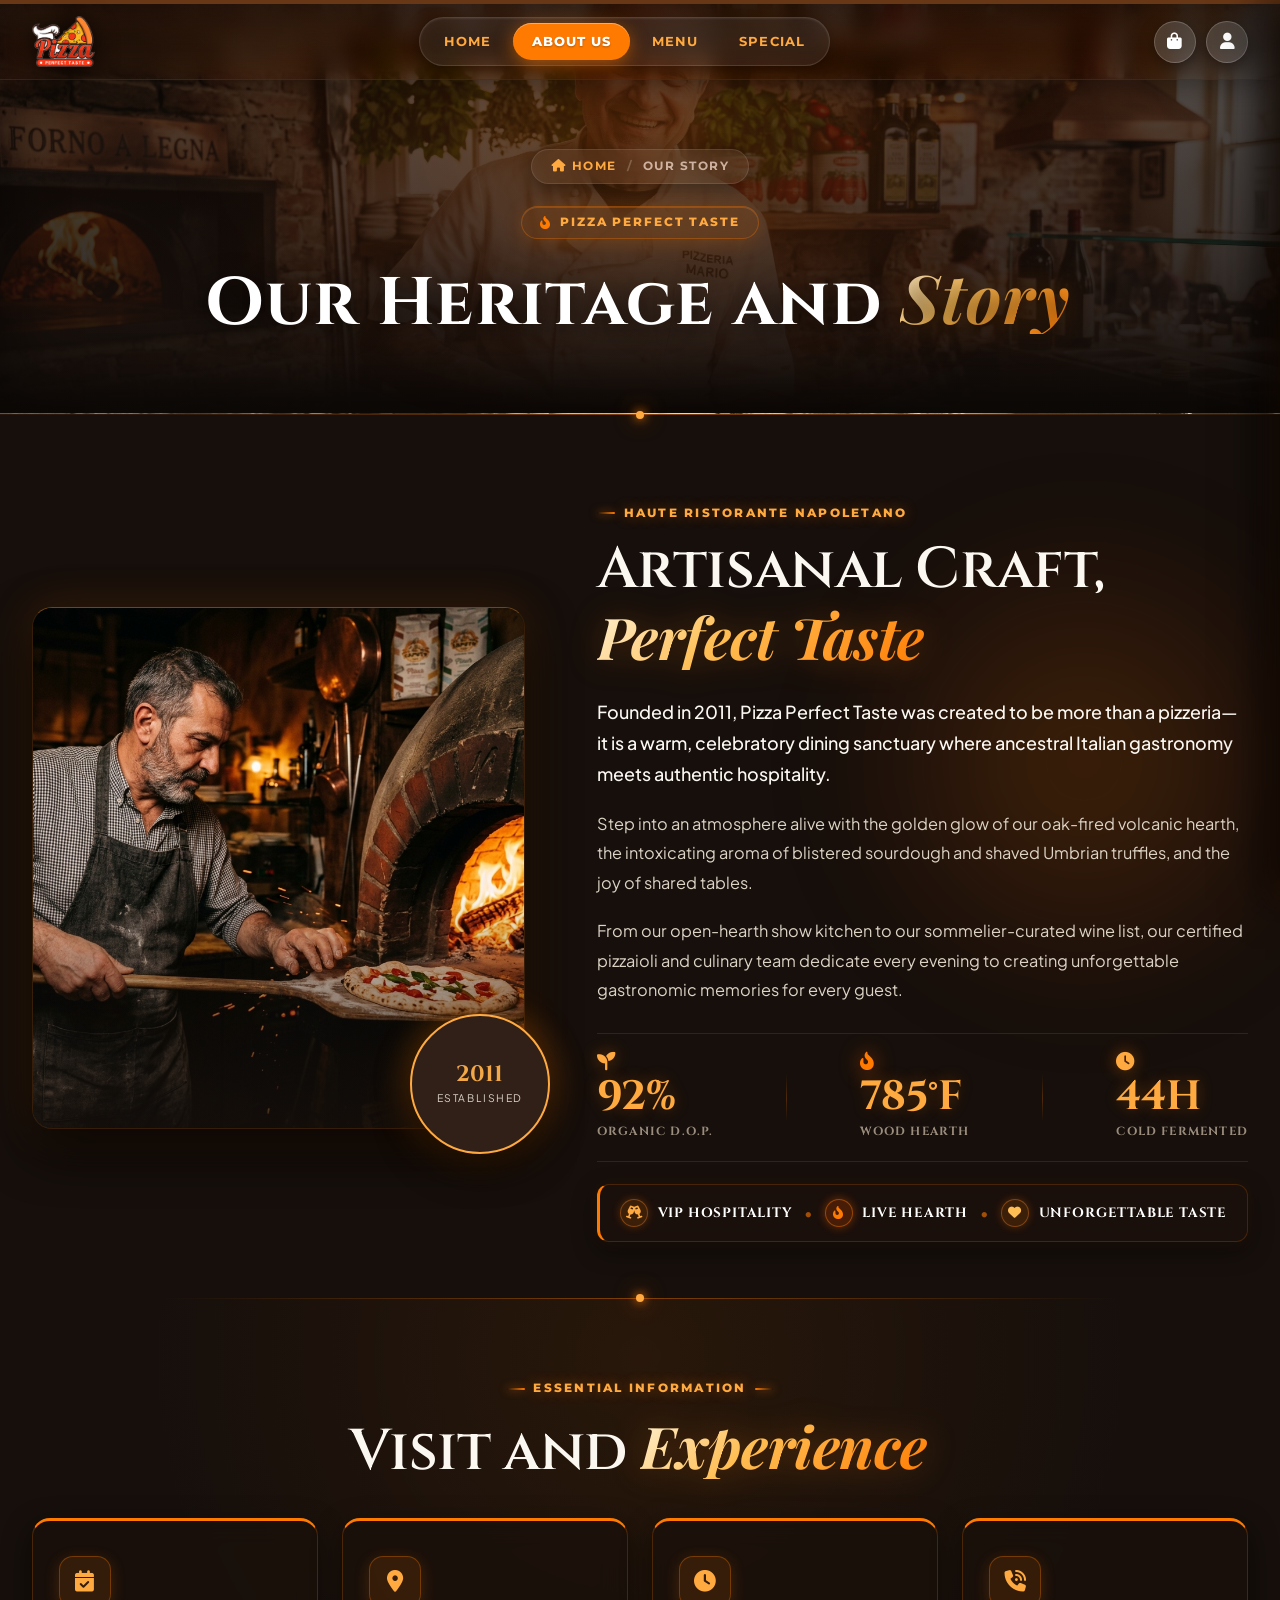
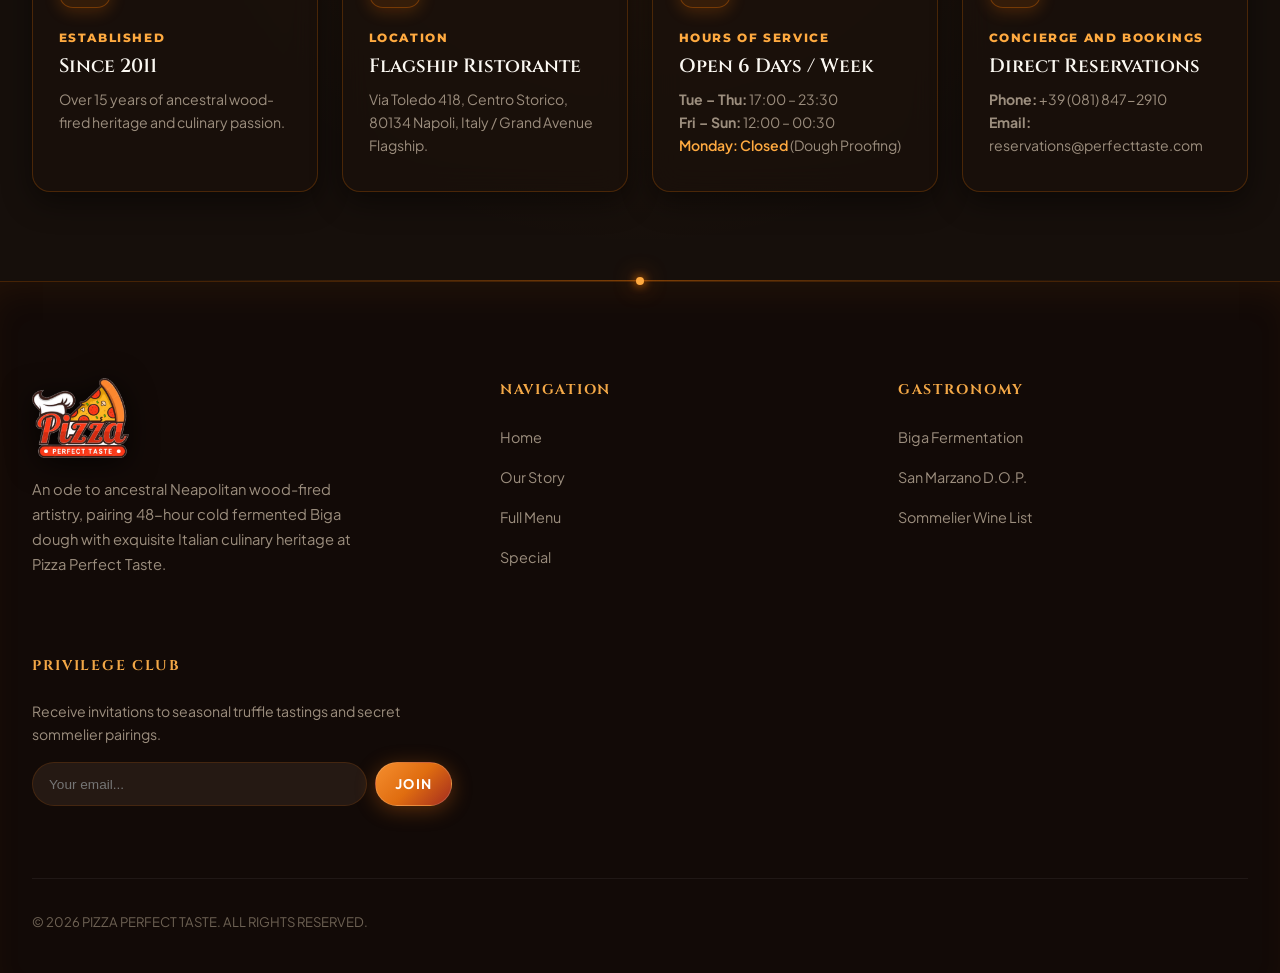
==== about.html @ 85ebd56e "Initial commit: Pizza Perfect Taste website with modular components, interactive hero, and dynamic p" ====
<!DOCTYPE html>
<html lang="en">

<head>
  <meta charset="UTF-8" />
  <meta name="viewport" content="width=device-width, initial-scale=1.0" />
  <title>Pizza Perfect Taste</title>
  <meta name="description"
    content="Established in 2011, Pizza Perfect Taste crafts authentic Neapolitan pizza with 48-hour cold Biga fermentation, oak wood-fired ovens blistered at 850°F, and certified D.O.P. Italian ingredients." />
  <meta name="theme-color" content="#160f0b" />

  <!-- Favicon / Navigator Window Tab Logo -->
  <link rel="icon" type="image/svg+xml" href="Assets/images/favicon.svg" />
  <link rel="icon" type="image/png" href="Assets/images/logo-perfect-taste.png" />
  <link rel="apple-touch-icon" href="Assets/images/logo-perfect-taste.png" />

  <!-- Preconnect Fonts -->
  <link rel="preconnect" href="https://fonts.googleapis.com" />
  <link rel="preconnect" href="https://fonts.gstatic.com" crossorigin />
  <link rel="stylesheet"
    href="https://fonts.googleapis.com/css2?family=Cinzel:wght@400;600;700;900&family=Cormorant+Garamond:ital,wght@0,400;0,600;0,700;1,400;1,600;1,700&family=Playfair+Display:ital,wght@0,600;0,700;0,800;1,600;1,700;1,800&family=Plus+Jakarta+Sans:wght@300;400;500;600;700&family=Outfit:wght@400;500;600;700;800&family=Montserrat:wght@600;700;800;900&display=swap" />

  <!-- Font Awesome 6 Icons -->
  <link rel="stylesheet" href="https://cdnjs.cloudflare.com/ajax/libs/font-awesome/6.5.1/css/all.min.css"
    integrity="sha512-DTOQO9RWCH3ppGqcWaEA1BIZOC6xxalwEsw9c2QQeAIftl+Vegovlnee1c9QX4TctnWMn13TZye+giMm8e2LwA=="
    crossorigin="anonymous" referrerpolicy="no-referrer" />

  <!-- Stylesheets -->
  <link rel="stylesheet" href="css/style.css" />
  <link rel="stylesheet" href="css/animations.css" />
  <link rel="stylesheet" href="css/responsive.css" />
</head>

<body>

  <!-- Reusable Navigation Bar Component Mount -->
  <div id="navbar-mount" data-active="about"></div>

  <main>
    <!-- ==========================================================================
         ABOUT PAGE HERO BANNER
         ========================================================================== -->
    <section class="menu-page-hero about-page-hero">
      <div class="container text-center">
        <!-- Modern Floating Breadcrumbs -->
        <div class="menu-breadcrumb">
          <a href="index.html"><i class="fa-solid fa-house"></i> Home</a>
          <span class="menu-breadcrumb-sep">/</span>
          <span>Our Story</span>
        </div>

        <!-- Sleek Glowing Tag Badge -->
        <div>
          <div class="hero-tag-badge">
            <i class="fa-solid fa-fire-flame-curved"></i>
            <span>PIZZA PERFECT TASTE</span>
          </div>
        </div>

        <h1 class="hero-page-title">Our Heritage and <span class="gold-gradient-text">Story</span></h1>
      </div>
    </section>

    <!-- Atmospheric Glowing Section Divider -->
    <div class="section-glow-divider" aria-hidden="true"></div>

    <!-- ==========================================================================
         DETAILED STORY and CRAFTSMANSHIP (FIRST PART DATA FROM HOME)
         ========================================================================== -->
    <section class="about-section" style="padding: 5rem 0 3.5rem;">
      <div class="container">
        <div class="about-grid">
          <!-- Left Visual Frame & Established Seal -->
          <div class="about-image-column reveal-fade-left">
            <div class="about-image-wrapper">
              <img src="Assets/images/about-artisan.jpg" alt="Master Pizzaiolo crafting pizza in wood oven"
                loading="lazy" />
              <div class="about-image-overlay"></div>
            </div>
            <div class="about-floating-seal">
              <span class="seal-year">2011</span>
              <span class="seal-tag">ESTABLISHED</span>
            </div>
          </div>

          <!-- Right Content Story -->
          <div class="about-content-column reveal-fade-right">
            <span class="section-eyebrow no-after">HAUTE RISTORANTE NAPOLETANO</span>
            <h2 class="section-title">Artisanal Craft, <br /><span class="gold-gradient-text">Perfect Taste</span></h2>

            <p class="about-story-text"
              style="font-size: 1.12rem; color: #fbf8f2; font-weight: 500; line-height: 1.75;">
              Founded in 2011, Pizza Perfect Taste was created to be more than a pizzeria—it is a warm, celebratory
              dining sanctuary where ancestral Italian gastronomy meets authentic hospitality.
            </p>

            <p class="about-story-text">
              Step into an atmosphere alive with the golden glow of our oak-fired volcanic hearth, the intoxicating
              aroma of blistered sourdough and shaved Umbrian truffles, and the joy of shared tables.
            </p>

            <p class="about-story-text">
              From our open-hearth show kitchen to our sommelier-curated wine list, our certified pizzaioli and culinary
              team dedicate every evening to creating unforgettable gastronomic memories for every guest.
            </p>

            <!-- Visual Stats Row with Animated Counters -->
            <div class="about-stats-row">
              <div class="stat-col">
                <div class="stat-icon-top">
                  <i class="fa-solid fa-seedling"></i>
                </div>
                <span class="stat-number" data-count="100" data-suffix="%">100%</span>
                <span class="stat-label">Organic D.O.P.</span>
              </div>
              <div class="stat-divider" aria-hidden="true"></div>
              <div class="stat-col">
                <div class="stat-icon-top fire">
                  <i class="fa-solid fa-fire-flame-curved"></i>
                </div>
                <span class="stat-number" data-count="850" data-suffix="°F">850°F</span>
                <span class="stat-label">Wood Hearth</span>
              </div>
              <div class="stat-divider" aria-hidden="true"></div>
              <div class="stat-col">
                <div class="stat-icon-top">
                  <i class="fa-solid fa-clock"></i>
                </div>
                <span class="stat-number" data-count="48" data-suffix="H">48H</span>
                <span class="stat-label">Cold Fermented</span>
              </div>
            </div>

            <!-- Icon Mantra Strip (Visual & Punchy) -->
            <div class="mantra-icon-strip">
              <div class="mantra-icon-item">
                <div class="mantra-item-icon"><i class="fa-solid fa-champagne-glasses"></i></div>
                <span>VIP Hospitality</span>
              </div>
              <span class="mantra-item-divider">•</span>
              <div class="mantra-icon-item">
                <div class="mantra-item-icon fire"><i class="fa-solid fa-fire-flame-curved"></i></div>
                <span>Live Hearth</span>
              </div>
              <span class="mantra-item-divider">•</span>
              <div class="mantra-icon-item">
                <div class="mantra-item-icon pizza"><i class="fa-solid fa-heart"></i></div>
                <span>Unforgettable Taste</span>
              </div>
            </div>
          </div>
        </div>
      </div>
    </section>

    <!-- Atmospheric Glowing Section Divider -->
    <div class="section-glow-divider" aria-hidden="true"></div>

    <!-- ==========================================================================
         ESSENTIAL RESTAURANT INFORMATION (EYE-FRIENDLY INFO HUB)
         ========================================================================== -->
    <section class="about-info-section">
      <div class="container">
        <div class="text-center">
          <span class="section-eyebrow">ESSENTIAL INFORMATION</span>
          <h2 class="section-title">Visit and <span class="gold-gradient-text">Experience</span></h2>
        </div>

        <div class="about-info-grid">
          <!-- Card 1: Established Date -->
          <div class="about-info-card">
            <div class="info-card-icon-wrap">
              <i class="fa-solid fa-calendar-check"></i>
            </div>
            <span class="info-card-label">ESTABLISHED</span>
            <h3 class="info-card-title">Since 2011</h3>
            <p class="info-card-desc">Over 15 years of ancestral wood-fired heritage and culinary passion.</p>
          </div>

          <!-- Card 2: Location -->
          <div class="about-info-card">
            <div class="info-card-icon-wrap">
              <i class="fa-solid fa-location-dot"></i>
            </div>
            <span class="info-card-label">LOCATION</span>
            <h3 class="info-card-title">Flagship Ristorante</h3>
            <p class="info-card-desc">Via Toledo 418, Centro Storico, 80134 Napoli, Italy / Grand Avenue Flagship.</p>
          </div>

          <!-- Card 3: Hours of Work -->
          <div class="about-info-card">
            <div class="info-card-icon-wrap">
              <i class="fa-solid fa-clock"></i>
            </div>
            <span class="info-card-label">HOURS OF SERVICE</span>
            <h3 class="info-card-title">Open 6 Days / Week</h3>
            <p class="info-card-desc">
              <strong>Tue – Thu:</strong> 17:00 – 23:30<br />
              <strong>Fri – Sun:</strong> 12:00 – 00:30<br />
              <span style="color: #ffaa40; font-weight: 600;">Monday: Closed</span> (Dough Proofing)
            </p>
          </div>

          <!-- Card 4: Reservations & Inquiries -->
          <div class="about-info-card">
            <div class="info-card-icon-wrap">
              <i class="fa-solid fa-phone-volume"></i>
            </div>
            <span class="info-card-label">CONCIERGE and BOOKINGS</span>
            <h3 class="info-card-title">Direct Reservations</h3>
            <p class="info-card-desc">
              <strong>Phone:</strong> +39 (081) 847-2910<br />
              <strong>Email:</strong> reservations@perfecttaste.com
            </p>
          </div>
        </div>
      </div>
    </section>
  </main>

  <!-- Atmospheric Glowing Section Divider -->
  <div class="section-glow-divider" aria-hidden="true"></div>

  <!-- ==========================================================================
       FOOTER
       ========================================================================== -->
  <footer class="luxury-footer" id="footer">
    <div class="container">
      <div class="footer-grid">
        <!-- Brand Column -->
        <div class="footer-brand">
          <a href="index.html" class="brand-logo" aria-label="Pizza Perfect Taste Home">
            <img src="Assets/images/logo-perfect-taste.png" alt="Pizza Perfect Taste Logo"
              class="footer-brand-logo-img" />
          </a>
          <p>
            An ode to ancestral Neapolitan wood-fired artistry, pairing 48-hour cold fermented Biga dough with exquisite
            Italian culinary heritage at Pizza Perfect Taste.
          </p>
        </div>

        <!-- Quick Links -->
        <div>
          <h4 class="footer-heading">Navigation</h4>
          <ul class="footer-nav-list">
            <li><a href="index.html">Home</a></li>
            <li><a href="about.html">Our Story</a></li>
            <li><a href="menu.html">Full Menu</a></li>
            <li><a href="offers.html">Special</a></li>
          </ul>
        </div>

        <!-- Gastronomy and Dietary -->
        <div>
          <h4 class="footer-heading">Gastronomy</h4>
          <ul class="footer-nav-list">
            <li><a href="about.html">Biga Fermentation</a></li>
            <li><a href="menu.html">San Marzano D.O.P.</a></li>
            <li><a href="menu.html">Sommelier Wine List</a></li>
          </ul>
        </div>

        <!-- Privilege Club -->
        <div>
          <h4 class="footer-heading">Privilege Club</h4>
          <p style="font-size: 0.88rem; color: var(--text-muted); margin-bottom: 0.8rem;">
            Receive invitations to seasonal truffle tastings and secret sommelier pairings.
          </p>
          <form id="newsletter-form" class="newsletter-form">
            <input type="email" class="newsletter-input" placeholder="Your email..." required />
            <button type="submit" class="btn btn-primary btn-sm" style="padding: 0.75rem 1.2rem;">JOIN</button>
          </form>
        </div>
      </div>

      <!-- Legal and Copyright -->
      <div class="footer-bottom">
        <span>© 2026 PIZZA PERFECT TASTE. ALL RIGHTS RESERVED.</span>
      </div>
    </div>
  </footer>

  <!-- Cart Slide-Over Drawer -->
  <div class="cart-drawer-overlay" id="cart-overlay"></div>
  <aside class="cart-drawer" id="cart-drawer" aria-label="Shopping Cart">
    <div class="cart-header">
      <h3>Your Artisanal Order</h3>
      <button class="cart-close-btn" id="cart-close-btn" aria-label="Close Cart"><i
          class="fa-solid fa-xmark"></i></button>
    </div>
    <div class="cart-items-body" id="cart-items-body"></div>
    <div class="cart-footer">
      <div class="cart-total-row">
        <span>Subtotal</span>
        <span id="cart-subtotal">$0.00</span>
      </div>
      <button class="btn btn-primary" id="cart-checkout-btn" style="width: 100%;">
        <span>PROCEED TO CHECKOUT</span>
      </button>
    </div>
  </aside>

  <!-- Floating Back to Top Button -->
  <button class="btn-back-to-top" id="btn-back-to-top" aria-label="Back to Top" title="Back to Top">
    <i class="fa-solid fa-arrow-up"></i>
  </button>

  <!-- Live Toast Container -->
  <div class="toast-container" id="toast-container"></div>

  <!-- VIP Member Login Modal -->
  <div class="modal-backdrop" id="login-modal-backdrop" aria-hidden="true"></div>
  <div class="luxury-modal" id="login-modal" role="dialog" aria-modal="true" aria-labelledby="login-modal-title"
    aria-hidden="true">
    <button class="modal-close-btn" id="login-modal-close" aria-label="Close Login Modal">
      <i class="fa-solid fa-xmark"></i>
    </button>
    <div style="text-align: center;">
      <div class="modal-header-badge">
        <i class="fa-solid fa-crown"></i>
        <span>Privilege Club</span>
      </div>
      <h3 class="modal-title" id="login-modal-title">VIP Access</h3>
      <p class="modal-subtitle">Sign in to unlock private tastings and chef tables</p>
    </div>
    <form class="modal-form" id="vip-login-form">
      <div class="modal-input-group">
        <label class="modal-input-label" for="login-email">Email or Membership ID</label>
        <div class="modal-input-wrap">
          <input type="text" class="modal-input" id="login-email" placeholder="vip@perfecttaste.com" required
            autocomplete="username" />
          <i class="fa-solid fa-envelope modal-input-icon"></i>
        </div>
      </div>
      <div class="modal-input-group">
        <label class="modal-input-label" for="login-password">Password</label>
        <div class="modal-input-wrap">
          <input type="password" class="modal-input" id="login-password" placeholder="••••••••••••" required
            autocomplete="current-password" />
          <i class="fa-solid fa-lock modal-input-icon"></i>
          <button type="button" class="modal-pw-toggle" id="login-pw-toggle" aria-label="Toggle password visibility">
            <i class="fa-solid fa-eye" id="login-pw-icon"></i>
          </button>
        </div>
      </div>
      <div class="modal-options-row">
        <label class="modal-remember-wrap">
          <input type="checkbox" id="login-remember" checked />
          <span>Remember me</span>
        </label>
        <a href="#" class="modal-forgot-link" id="login-forgot-link">Forgot password?</a>
      </div>
      <button type="submit" class="btn-modal-submit">
        <span>ENTER PRIVILEGE CLUB</span>
        <i class="fa-solid fa-arrow-right"></i>
      </button>
    </form>
    <div class="modal-footer-note">
      <span>Not a member yet?</span>
      <a href="index.html#newsletter-section" id="login-join-link">Join Privilege Club</a>
    </div>
  </div>

  <!-- Components & Scripts -->
  <script src="js/components/navbar.js"></script>
  <script src="js/components/hero.js"></script>
  <script src="js/components.js"></script>
  <script src="js/menu-data.js"></script>
  <script src="js/animations.js"></script>
  <script src="js/main.js"></script>
</body>

</html>
---- css/style.css ----
/* ==========================================================================
   PIZZA PERFECT TASTE - HAUTE PIZZERIA NAPOLETANA
   Core Design System & Stylesheet
   ========================================================================== */

@import url('https://fonts.googleapis.com/css2?family=Cinzel:wght@400;600;700;900&family=Cormorant+Garamond:ital,wght@0,400;0,600;0,700;1,400;1,600;1,700&family=Playfair+Display:ital,wght@0,600;0,700;0,800;1,600;1,700;1,800&family=Plus+Jakarta+Sans:wght@300;400;500;600;700&family=Outfit:wght@400;500;600;700;800&family=Montserrat:wght@600;700;800;900&display=swap');

:root {
  /* Warm Dark Charcoal & Espresso Palette (Dark, rich, warm, NOT pitch black) */
  --bg-deep: #160f0b;
  --bg-dark: #1d130e;
  --bg-surface: #251913;
  --bg-surface-elevated: #302018;
  --bg-surface-translucent: rgba(32, 21, 16, 0.84);
  --bg-card: rgba(38, 25, 18, 0.78);
  --bg-card-hover: rgba(52, 35, 26, 0.92);

  /* Warm Ember & Amber Accents */
  --accent-amber: #e06d10;
  --accent-amber-light: #f58e2e;
  --accent-gold: #f3a847;
  --accent-gold-light: #fce0a0;
  --accent-flame: #c44314;
  --accent-crimson: #a42c1f;
  --accent-basil: #4e7a51;
  --accent-basil-glow: rgba(78, 122, 81, 0.3);

  /* Gradients */
  --gradient-gold: linear-gradient(135deg, #fce0a0 0%, #f3a847 45%, #c86918 100%);
  --gradient-amber: linear-gradient(135deg, #f58e2e 0%, #e06d10 50%, #a42c1f 100%);
  --gradient-dark-vignette: radial-gradient(circle at 75% 50%, rgba(29, 19, 14, 0.2) 0%, rgba(22, 15, 11, 0.85) 65%, #160f0b 100%);
  --gradient-card: linear-gradient(160deg, rgba(46, 31, 23, 0.65) 0%, rgba(28, 18, 13, 0.85) 100%);

  /* Text & Cream Colors */
  --text-primary: #fbf8f2;
  --text-secondary: #dcd3c5;
  --text-muted: #9c8e7e;
  --text-dim: #6e6254;

  /* Borders & Glass */
  --border-subtle: rgba(255, 122, 0, 0.14);
  --border-medium: rgba(255, 122, 0, 0.28);
  --border-glow: rgba(255, 140, 40, 0.55);
  --border-orange-top: 1px solid rgba(255, 160, 60, 0.38);
  --glass-bg: rgba(32, 21, 16, 0.72);
  --glass-blur: blur(16px);
  --glass-border: 1px solid rgba(255, 122, 0, 0.18);

  /* Shadows & Orange Light Glows */
  --shadow-sm: 0 4px 12px rgba(0, 0, 0, 0.4);
  --shadow-md: 0 10px 30px rgba(0, 0, 0, 0.6);
  --shadow-lg: 0 20px 50px rgba(0, 0, 0, 0.8);
  --glow-orange-soft: 0 0 45px rgba(255, 122, 0, 0.18);
  --glow-orange-mid: 0 0 30px rgba(255, 122, 0, 0.32);
  --glow-orange-vibrant: 0 0 35px rgba(255, 122, 0, 0.55);
  --glow-amber: 0 0 30px rgba(224, 109, 16, 0.35);
  --glow-gold: 0 0 35px rgba(243, 168, 71, 0.3);

  /* Typography */
  --font-display: 'Cinzel', 'Cormorant Garamond', Georgia, serif;
  --font-signature: 'Playfair Display', 'Cormorant Garamond', Georgia, serif;
  --font-heading: 'Cinzel', 'Cormorant Garamond', serif;
  --font-body: 'Plus Jakarta Sans', -apple-system, BlinkMacSystemFont, sans-serif;
  --font-accent: 'Outfit', sans-serif;

  /* Layout & Transitions */
  --max-width: 1400px;
  --nav-height: 88px;
  --ease-cinematic: cubic-bezier(0.16, 1, 0.3, 1);
  --ease-smooth: cubic-bezier(0.4, 0, 0.2, 1);
  --transition-fast: 0.2s var(--ease-smooth);
  --transition-normal: 0.35s var(--ease-smooth);
  --transition-slow: 0.6s var(--ease-cinematic);
}

/* Reset & Base Setup */
*,
*::before,
*::after {
  box-sizing: border-box;
  margin: 0;
  padding: 0;
}

html {
  scroll-behavior: smooth;
  font-size: 16px;
  background-color: var(--bg-deep);
  color: var(--text-primary);
  text-rendering: optimizeLegibility;
  -webkit-font-smoothing: antialiased;
  -moz-osx-font-smoothing: grayscale;
}

/* Custom Orange Ember Glow Scrollbar */
::-webkit-scrollbar {
  width: 10px;
}

::-webkit-scrollbar-track {
  background: #140d09;
}

::-webkit-scrollbar-thumb {
  background: linear-gradient(180deg, #ff7a00 0%, #b83e00 100%);
  border-radius: 9999px;
  border: 2px solid #140d09;
  box-shadow: 0 0 10px rgba(255, 122, 0, 0.4);
}

::-webkit-scrollbar-thumb:hover {
  background: linear-gradient(180deg, #ff9436 0%, #d64b00 100%);
  box-shadow: 0 0 15px rgba(255, 122, 0, 0.7);
}

body {
  font-family: var(--font-body);
  background-color: var(--bg-deep);
  background-image:
    radial-gradient(ellipse 850px 650px at 90% 8%, rgba(255, 122, 0, 0.15) 0%, transparent 65%),
    radial-gradient(ellipse 700px 520px at 8% 28%, rgba(255, 95, 0, 0.12) 0%, transparent 60%),
    radial-gradient(ellipse 800px 580px at 85% 48%, rgba(255, 136, 0, 0.14) 0%, transparent 65%),
    radial-gradient(ellipse 680px 500px at 12% 70%, rgba(255, 110, 0, 0.12) 0%, transparent 60%),
    radial-gradient(ellipse 900px 650px at 70% 92%, rgba(255, 122, 0, 0.14) 0%, transparent 70%);
  background-attachment: fixed;
  color: var(--text-secondary);
  line-height: 1.65;
  overflow-x: hidden;
  position: relative;
}

/* Atmospheric Glowing Section Divider */
.section-glow-divider {
  position: relative;
  width: 100%;
  max-width: 960px;
  height: 1px;
  margin: 0 auto;
  background: linear-gradient(90deg, transparent 0%, rgba(255, 122, 0, 0.45) 50%, transparent 100%);
  z-index: 10;
}

.section-glow-divider::after {
  content: '';
  position: absolute;
  top: 50%;
  left: 50%;
  transform: translate(-50%, -50%);
  width: 8px;
  height: 8px;
  border-radius: 50%;
  background: #ffaa40;
  box-shadow: 0 0 10px #ff7a00, 0 0 22px rgba(255, 122, 0, 0.85);
}


img,
video {
  max-width: 100%;
  height: auto;
  display: block;
}

a {
  color: inherit;
  text-decoration: none;
  transition: color var(--transition-fast);
}

button {
  cursor: pointer;
  font-family: inherit;
  border: none;
  background: none;
  outline: none;
}

ul,
ol {
  list-style: none;
}

/* Container */
.container {
  width: 100%;
  max-width: var(--max-width);
  margin: 0 auto;
  padding: 0 2rem;
}

.container-narrow {
  max-width: 1050px;
  margin: 0 auto;
  padding: 0 2rem;
}

/* Typography Utilities with Orange Hearth Radiance */
.gold-gradient-text {
  font-family: 'Playfair Display', 'Cormorant Garamond', Georgia, serif;
  font-style: italic;
  font-weight: 700;
  background: linear-gradient(135deg, #fff2d6 0%, #ffbe53 40%, #ff7a00 100%);
  -webkit-background-clip: text;
  -webkit-text-fill-color: transparent;
  filter: drop-shadow(0 0 16px rgba(255, 122, 0, 0.28));
  display: inline-block;
  padding-right: 0.08em;
}

.amber-gradient-text {
  background: linear-gradient(135deg, #ffa843 0%, #ff6b00 50%, #c43808 100%);
  -webkit-background-clip: text;
  -webkit-text-fill-color: transparent;
  filter: drop-shadow(0 0 16px rgba(255, 107, 0, 0.35));
  display: inline-block;
}

.section-eyebrow {
  display: inline-flex;
  align-items: center;
  gap: 0.55rem;
  font-family: 'Montserrat', var(--font-accent), sans-serif;
  font-size: 0.78rem;
  font-weight: 800;
  letter-spacing: 0.18em;
  text-transform: uppercase;
  color: #ffaa40;
  text-shadow: 0 0 14px rgba(255, 122, 0, 0.45);
  margin-bottom: 0.85rem;
}

.section-eyebrow::before,
.section-eyebrow::after {
  content: '';
  display: inline-block;
  width: 18px;
  height: 2px;
  background: linear-gradient(90deg, transparent, #ff7a00);
  box-shadow: 0 0 8px rgba(255, 122, 0, 0.6);
  border-radius: 2px;
}

.section-eyebrow::after {
  background: linear-gradient(90deg, #ff7a00, transparent);
}

.section-eyebrow.no-after::after {
  display: none;
}

/* Luxury Hero Tag Pill Badge */
.hero-tag-badge {
  display: inline-flex;
  align-items: center;
  gap: 0.5rem;
  padding: 0.36rem 1.15rem;
  background: rgba(255, 122, 0, 0.1);
  border: 1px solid rgba(255, 122, 0, 0.32);
  border-radius: 9999px;
  font-family: 'Montserrat', var(--font-accent), sans-serif;
  font-size: 0.74rem;
  font-weight: 800;
  letter-spacing: 0.16em;
  text-transform: uppercase;
  color: #ffaa40;
  box-shadow: 0 4px 20px rgba(255, 122, 0, 0.18), inset 0 1px 0 rgba(255, 255, 255, 0.12);
  margin-bottom: 1.25rem;
  backdrop-filter: blur(12px);
  -webkit-backdrop-filter: blur(12px);
}

.hero-tag-badge i {
  color: #ff7a00;
  font-size: 0.82rem;
  animation: hearthGlowPulse 2.5s ease-in-out infinite;
}

.section-title {
  font-family: var(--font-display);
  font-size: clamp(2.4rem, 4.5vw, 3.8rem);
  font-weight: 600;
  line-height: 1.15;
  color: var(--text-primary);
  letter-spacing: -0.01em;
  margin-bottom: 1.2rem;
}

.section-subtitle {
  font-size: clamp(1rem, 1.2vw, 1.15rem);
  color: var(--text-muted);
  max-width: 620px;
  line-height: 1.7;
}

.text-center {
  text-align: center;
}

.text-center .section-subtitle {
  margin-left: auto;
  margin-right: auto;
}

/* ==========================================================================
   BUTTONS & CTAS
   ========================================================================== */
.btn {
  display: inline-flex;
  align-items: center;
  justify-content: center;
  gap: 0.75rem;
  padding: 0.95rem 2rem;
  border-radius: 9999px;
  font-family: var(--font-accent);
  font-size: 0.88rem;
  font-weight: 600;
  letter-spacing: 0.08em;
  text-transform: uppercase;
  transition: all var(--transition-normal);
  position: relative;
  overflow: hidden;
  white-space: nowrap;
}

.btn::after {
  content: '';
  position: absolute;
  top: 0;
  left: -100%;
  width: 60%;
  height: 100%;
  background: linear-gradient(90deg, transparent, rgba(255, 255, 255, 0.2), transparent);
  transform: skewX(-25deg);
  transition: left 0.7s var(--ease-cinematic);
}

.btn:hover::after {
  left: 140%;
}

.btn-primary {
  background: var(--gradient-amber);
  color: #fff;
  box-shadow: 0 4px 20px rgba(224, 109, 16, 0.35);
  border: 1px solid rgba(255, 255, 255, 0.15);
}

.btn-primary:hover {
  transform: translateY(-2px);
  box-shadow: 0 8px 30px rgba(224, 109, 16, 0.55), 0 0 20px rgba(245, 142, 46, 0.4);
  color: #fff;
}

.btn-glass {
  background: rgba(30, 20, 14, 0.6);
  color: var(--text-primary);
  border: 1px solid var(--border-subtle);
  backdrop-filter: blur(10px);
}

.btn-glass:hover {
  background: rgba(45, 30, 20, 0.8);
  border-color: var(--accent-gold);
  color: var(--accent-gold-light);
  transform: translateY(-2px);
  box-shadow: 0 6px 20px rgba(0, 0, 0, 0.5);
}

.btn-gold-outline {
  background: transparent;
  color: var(--accent-gold);
  border: 1px solid var(--accent-gold);
}

.btn-gold-outline:hover {
  background: var(--accent-gold);
  color: var(--bg-deep);
  box-shadow: var(--glow-gold);
  transform: translateY(-2px);
}

.btn-icon {
  width: 44px;
  height: 44px;
  padding: 0;
  border-radius: 50%;
  display: inline-flex;
  align-items: center;
  justify-content: center;
  background: var(--glass-bg);
  border: var(--glass-border);
  color: var(--text-primary);
  transition: all var(--transition-fast);
}

.btn-icon:hover {
  background: var(--bg-surface-elevated);
  border-color: var(--accent-gold);
  color: var(--accent-gold);
  transform: scale(1.05);
}

/* ==========================================================================
   NAVIGATION BAR (Translucent Hearth Blend - No Solid Black Box)
   ========================================================================== */
.luxury-navbar {
  position: fixed;
  top: 0;
  left: 0;
  width: 100%;
  height: 80px;
  z-index: 1000;
  border-top: 4px solid #683716;
  /* Artisanal wood hearth top trim */
  background: linear-gradient(180deg, rgba(24, 12, 7, 0.62) 0%, rgba(14, 7, 4, 0.35) 60%, rgba(7, 3, 2, 0.1) 100%);
  backdrop-filter: blur(10px) saturate(140%);
  -webkit-backdrop-filter: blur(10px) saturate(140%);
  border-bottom: 1px solid rgba(255, 255, 255, 0.09);
  box-shadow: 0 6px 24px rgba(0, 0, 0, 0.35);
}

.nav-container {
  display: flex;
  align-items: center;
  justify-content: space-between;
  height: 100%;
  max-width: 1440px;
  margin: 0 auto;
  padding: 0 2rem;
  gap: 1.2rem;
}

/* Brand Logo */
.brand-logo {
  display: flex;
  align-items: center;
  text-decoration: none;
  flex-shrink: 0;
  transition: transform var(--transition-fast);
}

.nav-brand-logo-img {
  height: 52px;
  width: auto;
  object-fit: contain;
  filter: drop-shadow(0 4px 12px rgba(0, 0, 0, 0.85));
  transition: transform var(--transition-fast), filter var(--transition-fast);
}

.brand-logo:hover .nav-brand-logo-img {
  transform: scale(1.05) rotate(-1deg);
  filter: drop-shadow(0 0 18px rgba(255, 122, 0, 0.6)) drop-shadow(0 4px 14px rgba(0, 0, 0, 0.9));
}

.footer-brand-logo-img {
  height: 80px;
  width: auto;
  object-fit: contain;
  filter: drop-shadow(0 4px 15px rgba(0, 0, 0, 0.8));
}

/* Elongated Rounded Pill Search Bar */
.nav-search-wrap {
  position: relative;
  flex: 1;
  max-width: 360px;
  min-width: 170px;
}

.nav-search-bar {
  display: flex;
  align-items: center;
  width: 100%;
  height: 40px;
  padding: 0 1.15rem;
  background: rgba(255, 255, 255, 0.16);
  border: 1px solid rgba(255, 255, 255, 0.18);
  border-radius: 9999px;
  backdrop-filter: blur(14px);
  -webkit-backdrop-filter: blur(14px);
  box-shadow: inset 0 2px 4px rgba(0, 0, 0, 0.25), 0 2px 10px rgba(0, 0, 0, 0.3);
  transition: all 0.3s ease;
}

.nav-search-bar:focus-within {
  background: rgba(255, 255, 255, 0.24);
  border-color: #ff7a00;
  box-shadow: 0 0 18px rgba(255, 122, 0, 0.4), inset 0 2px 4px rgba(0, 0, 0, 0.3);
}

.nav-search-icon {
  color: #ffffff;
  opacity: 0.85;
  margin-right: 0.65rem;
  flex-shrink: 0;
}

.nav-search-input {
  flex: 1;
  border: none;
  background: transparent;
  color: #ffffff;
  font-family: var(--font-body);
  font-size: 0.86rem;
  font-weight: 500;
  outline: none;
  width: 100%;
}

.nav-search-input::placeholder {
  color: rgba(255, 255, 255, 0.72);
  font-weight: 400;
}

.nav-search-clear {
  color: rgba(255, 255, 255, 0.7);
  font-size: 0.85rem;
  cursor: pointer;
  padding: 0 0.2rem;
  transition: color 0.2s ease;
}

.nav-search-clear:hover {
  color: #fff;
}

/* Search Results Dropdown */
.nav-search-dropdown {
  position: absolute;
  top: calc(100% + 10px);
  left: 0;
  width: 100%;
  min-width: 320px;
  background: rgba(18, 10, 6, 0.96);
  border: 1px solid rgba(255, 122, 0, 0.35);
  border-radius: 16px;
  backdrop-filter: blur(24px);
  -webkit-backdrop-filter: blur(24px);
  box-shadow: 0 16px 45px rgba(0, 0, 0, 0.88), 0 0 20px rgba(255, 107, 0, 0.15);
  overflow: hidden;
  opacity: 0;
  visibility: hidden;
  transform: translateY(-8px);
  transition: all 0.25s cubic-bezier(0.16, 1, 0.3, 1);
  z-index: 1100;
}

.nav-search-dropdown.open {
  opacity: 1;
  visibility: visible;
  transform: translateY(0);
}

.nav-search-results {
  max-height: 380px;
  overflow-y: auto;
  padding: 0.6rem;
  display: flex;
  flex-direction: column;
  gap: 0.4rem;
}

.search-result-item {
  display: flex;
  align-items: center;
  gap: 0.85rem;
  padding: 0.6rem 0.8rem;
  border-radius: 12px;
  background: rgba(255, 255, 255, 0.03);
  border: 1px solid transparent;
  cursor: pointer;
  transition: all 0.2s ease;
}

.search-result-item:hover {
  background: rgba(255, 122, 0, 0.14);
  border-color: rgba(255, 122, 0, 0.3);
  transform: translateX(3px);
}

.search-result-thumb {
  width: 44px;
  height: 44px;
  border-radius: 8px;
  object-fit: cover;
  flex-shrink: 0;
}

.search-result-info {
  flex: 1;
  min-width: 0;
}

.search-result-title {
  font-family: var(--font-display);
  font-size: 0.95rem;
  font-weight: 600;
  color: #fff;
  white-space: nowrap;
  overflow: hidden;
  text-overflow: ellipsis;
}

.search-result-price {
  font-family: var(--font-heading);
  font-size: 0.82rem;
  color: #ffaa40;
  font-weight: 700;
}

.search-result-add {
  padding: 0.35rem 0.75rem;
  background: #ff7a00;
  color: #fff;
  border-radius: 9999px;
  font-size: 0.72rem;
  font-weight: 700;
  letter-spacing: 0.05em;
  transition: all 0.2s ease;
  flex-shrink: 0;
}

.search-result-add:hover {
  background: #ff5500;
  transform: scale(1.05);
}

.search-no-results {
  padding: 1.5rem;
  text-align: center;
  color: var(--text-muted);
  font-size: 0.88rem;
}

/* Navigation Links Wrapper */
.nav-links-wrapper {
  display: flex;
  align-items: center;
  gap: 0.45rem;
  flex-shrink: 0;
}

.nav-center-pill {
  display: inline-flex;
  align-items: center;
  gap: 0.25rem;
  background: rgba(255, 255, 255, 0.07);
  border: 1px solid rgba(255, 255, 255, 0.12);
  padding: 0.3rem 0.35rem;
  border-radius: 9999px;
  backdrop-filter: blur(12px);
  -webkit-backdrop-filter: blur(12px);
  box-shadow: inset 0 1px 2px rgba(255, 255, 255, 0.08), 0 4px 16px rgba(0, 0, 0, 0.35);
}

.nav-link {
  font-family: 'Montserrat', var(--font-accent), sans-serif;
  font-size: 0.84rem;
  font-weight: 700;
  letter-spacing: 0.08em;
  text-transform: uppercase;
  color: #ffaa40;
  padding: 0.48rem 1.15rem;
  border-radius: 9999px;
  transition: all 0.25s cubic-bezier(0.2, 0.8, 0.2, 1);
  position: relative;
  display: inline-flex;
  align-items: center;
  justify-content: center;
  text-decoration: none;
  background: transparent;
  border: none;
  cursor: pointer;
  white-space: nowrap;
}

.nav-link:hover {
  color: #ffffff;
  text-shadow: 0 0 12px rgba(255, 122, 0, 0.6);
  transform: translateY(-1px);
}

/* Inactive nav-link hover state */
.nav-link:not(.active) {
  background: transparent;
  box-shadow: none;
}

.nav-link:not(.active):hover {
  color: #ffffff;
  background: rgba(255, 255, 255, 0.12);
  box-shadow: 0 2px 10px rgba(0, 0, 0, 0.25);
  text-shadow: 0 0 14px rgba(255, 122, 0, 0.6);
  transform: translateY(-1px);
}

/* Explicit: ONLY the Current Active Section/Page gets the Solid Orange Background */
.nav-link.active {
  color: #ffffff !important;
  background: #ff7a00 !important;
  box-shadow: 0 4px 18px rgba(255, 122, 0, 0.55), inset 0 1px 0 rgba(255, 255, 255, 0.35) !important;
  font-weight: 800;
  padding: 0.48rem 1.15rem;
  text-shadow: 0 1px 2px rgba(0, 0, 0, 0.3);
  transform: translateY(0);
  opacity: 1 !important;
  cursor: pointer;
}

.nav-link.active:hover {
  color: #ffffff !important;
  background: #ff6500 !important;
  box-shadow: 0 6px 22px rgba(255, 122, 0, 0.7), inset 0 1px 0 rgba(255, 255, 255, 0.45) !important;
  transform: translateY(-1px);
}

/* Right Nav Actions (Social Icons, Cart, Hamburger) */
.nav-actions {
  display: flex;
  align-items: center;
  gap: 0.65rem;
  flex-shrink: 0;
}

/* Circular Social Buttons */
.nav-social-btn {
  width: 36px;
  height: 36px;
  border-radius: 50%;
  background: #ffffff;
  color: #120704;
  display: inline-flex;
  align-items: center;
  justify-content: center;
  transition: all 0.25s ease;
  box-shadow: 0 3px 10px rgba(0, 0, 0, 0.4);
  text-decoration: none;
  flex-shrink: 0;
}

.nav-social-btn:hover {
  background: #ff7a00;
  color: #ffffff;
  transform: translateY(-2px) scale(1.08);
  box-shadow: 0 6px 18px rgba(255, 122, 0, 0.55);
}

.btn-icon {
  background: transparent;
  border: none;
  cursor: pointer;
}

.nav-user-btn {
  position: relative;
  width: 42px;
  height: 42px;
  border-radius: 50%;
  background: rgba(255, 255, 255, 0.16);
  border: 1px solid rgba(255, 255, 255, 0.2);
  backdrop-filter: blur(14px);
  -webkit-backdrop-filter: blur(14px);
  color: #ffffff;
  display: inline-flex;
  align-items: center;
  justify-content: center;
  font-size: 1.05rem;
  cursor: pointer;
  box-shadow: 0 4px 16px rgba(0, 0, 0, 0.45);
  transition: all var(--transition-fast);
}

.nav-user-btn:hover {
  background: rgba(255, 122, 0, 0.25);
  border-color: #ff7a00;
  color: #ffaa40;
  transform: translateY(-2px) scale(1.05);
  box-shadow: 0 6px 20px rgba(255, 122, 0, 0.45);
}

.nav-user-btn:active {
  transform: translateY(0) scale(0.96);
}

.nav-cart-btn {
  position: relative;
  width: 42px;
  height: 42px;
  border-radius: 50%;
  background: rgba(255, 255, 255, 0.16);
  border: 1px solid rgba(255, 255, 255, 0.2);
  backdrop-filter: blur(14px);
  -webkit-backdrop-filter: blur(14px);
  color: #ffffff;
  display: inline-flex;
  align-items: center;
  justify-content: center;
  font-size: 1.05rem;
  cursor: pointer;
  box-shadow: 0 4px 16px rgba(0, 0, 0, 0.45);
  transition: all var(--transition-fast);
}

.nav-cart-btn:hover {
  background: rgba(255, 122, 0, 0.25);
  border-color: #ff7a00;
  color: #ffaa40;
  transform: translateY(-2px) scale(1.05);
  box-shadow: 0 6px 20px rgba(255, 122, 0, 0.45);
}

.nav-cart-btn:active {
  transform: translateY(0) scale(0.96);
}

.cart-count-badge {
  position: absolute;
  top: -3px;
  right: -3px;
  width: 19px;
  height: 19px;
  background: linear-gradient(135deg, #ff6b00 0%, #ff3b00 100%);
  color: #fff;
  border-radius: 50%;
  font-size: 0.68rem;
  font-weight: 800;
  display: flex;
  align-items: center;
  justify-content: center;
  box-shadow: 0 2px 8px rgba(0, 0, 0, 0.6), 0 0 10px rgba(255, 85, 0, 0.5);
  animation: pulse-badge 2s infinite ease-in-out;
}

@keyframes pulse-badge {

  0%,
  100% {
    transform: scale(1);
  }

  50% {
    transform: scale(1.12);
  }
}

/* Mobile Hamburger */
.nav-hamburger {
  display: none;
  flex-direction: column;
  justify-content: space-between;
  width: 28px;
  height: 20px;
  background: transparent;
  border: none;
  cursor: pointer;
  padding: 0;
  z-index: 1100;
}

.nav-hamburger span {
  display: block;
  height: 2px;
  width: 100%;
  background: #ffffff;
  border-radius: 2px;
  transition: all var(--transition-fast);
}

.nav-hamburger.active span:nth-child(1) {
  transform: translateY(9px) rotate(45deg);
  background: #ff5500;
}

.nav-hamburger.active span:nth-child(2) {
  opacity: 0;
}

.nav-hamburger.active span:nth-child(3) {
  transform: translateY(-9px) rotate(-45deg);
  background: #ff5500;
}

/* Mobile Nav Drawer */
.mobile-nav-drawer {
  position: fixed;
  top: 0;
  left: 0;
  width: 100%;
  height: 100vh;
  background: radial-gradient(100% 100% at 50% 30%, rgba(32, 18, 11, 0.98) 0%, rgba(10, 6, 4, 0.99) 100%);
  backdrop-filter: blur(28px);
  -webkit-backdrop-filter: blur(28px);
  z-index: 1050;
  display: flex;
  flex-direction: column;
  justify-content: center;
  align-items: center;
  gap: 2rem;
  padding: 3rem 2rem;
  transform: translateY(-100%);
  transition: transform 0.5s var(--ease-cinematic);
}

.mobile-nav-drawer.open {
  transform: translateY(0);
}

.mobile-drawer-logo {
  height: 72px;
  width: auto;
  object-fit: contain;
  margin-bottom: 0.5rem;
  filter: drop-shadow(0 4px 18px rgba(0, 0, 0, 0.85)) drop-shadow(0 0 16px rgba(255, 122, 0, 0.4));
}

.mobile-nav-links {
  display: flex;
  flex-direction: column;
  align-items: center;
  gap: 1.6rem;
  width: 100%;
}

.mobile-nav-link {
  font-family: 'Montserrat', var(--font-accent), sans-serif;
  font-size: 2rem;
  font-weight: 700;
  color: #ffaa40;
  text-transform: uppercase;
  letter-spacing: 0.06em;
  transition: all var(--transition-fast);
  text-decoration: none;
}

.mobile-nav-link:hover {
  color: #ffffff;
  transform: scale(1.06);
  text-shadow: 0 0 20px rgba(255, 122, 0, 0.6);
}

.mobile-nav-link.active {
  color: #ff5500 !important;
  transform: scale(1.08);
  text-shadow: 0 0 24px rgba(255, 85, 0, 0.75);
}

.mobile-drawer-actions {
  width: 100%;
  max-width: 320px;
  display: flex;
  flex-direction: column;
  gap: 0.85rem;
  margin-top: 1rem;
}

/* ==========================================================================
   VIP MODAL & BACKDROP
   ========================================================================== */
.modal-backdrop {
  position: fixed;
  top: 0;
  left: 0;
  width: 100%;
  height: 100%;
  background: rgba(5, 3, 2, 0.8);
  backdrop-filter: blur(14px);
  -webkit-backdrop-filter: blur(14px);
  z-index: 1200;
  opacity: 0;
  pointer-events: none;
  transition: opacity var(--transition-normal);
}

.modal-backdrop.open {
  opacity: 1;
  pointer-events: auto;
}

.luxury-modal {
  position: fixed;
  top: 50%;
  left: 50%;
  transform: translate(-50%, -46%) scale(0.94);
  width: 90%;
  max-width: 460px;
  background: radial-gradient(120% 120% at 50% 0%, rgba(35, 20, 14, 0.98) 0%, rgba(14, 8, 5, 0.99) 100%);
  border: 1px solid rgba(255, 122, 0, 0.28);
  border-top: 1px solid rgba(255, 180, 80, 0.4);
  border-radius: 20px;
  padding: 2.2rem;
  z-index: 1250;
  box-shadow: 0 20px 60px rgba(0, 0, 0, 0.85), 0 0 30px rgba(255, 100, 0, 0.15);
  opacity: 0;
  pointer-events: none;
  transition: all 0.4s var(--ease-cinematic);
}

.luxury-modal.open {
  opacity: 1;
  pointer-events: auto;
  transform: translate(-50%, -50%) scale(1);
}

.modal-header {
  display: flex;
  align-items: center;
  justify-content: space-between;
  margin-bottom: 1.5rem;
}

.modal-brand-badge {
  display: flex;
  align-items: center;
  gap: 0.8rem;
}

.modal-tag {
  font-family: var(--font-heading);
  font-size: 0.72rem;
  font-weight: 700;
  letter-spacing: 0.16em;
  color: #ffaa40;
  background: rgba(255, 85, 0, 0.15);
  padding: 0.25rem 0.65rem;
  border-radius: 9999px;
  border: 1px solid rgba(255, 122, 0, 0.3);
}

.modal-close-btn {
  background: rgba(255, 255, 255, 0.06);
  border: 1px solid var(--border-subtle);
  color: var(--text-muted);
  width: 34px;
  height: 34px;
  border-radius: 50%;
  display: flex;
  align-items: center;
  justify-content: center;
  cursor: pointer;
  font-size: 1rem;
  transition: all var(--transition-fast);
}

.modal-close-btn:hover {
  background: rgba(255, 85, 0, 0.2);
  color: #fff;
  border-color: #ff5500;
}

.modal-title {
  font-family: var(--font-display);
  font-size: 1.6rem;
  font-weight: 600;
  color: var(--text-primary);
  margin-bottom: 0.4rem;
}

.modal-subtitle {
  font-size: 0.88rem;
  color: var(--text-muted);
  line-height: 1.5;
  margin-bottom: 1.6rem;
}

.modal-footer-notes {
  text-align: center;
  font-size: 0.82rem;
  color: var(--text-muted);
}

/* ==========================================================================
   SCROLL-DRIVEN HERO SECTION
   ========================================================================== */
.hero-scroll-track {
  position: relative;
  width: 100%;
  height: 350vh;
  /* Ample scroll distance for silky smooth video frames */
  background-color: var(--bg-deep);
}

.hero-sticky-stage {
  position: sticky;
  top: 0;
  left: 0;
  width: 100vw;
  height: 100vh;
  overflow: hidden;
  display: flex;
  align-items: center;
}

/* Raw Fullscreen Background Video */
.hero-video-wrapper {
  position: absolute;
  top: 0;
  left: 0;
  width: 100%;
  height: 100%;
  z-index: 1;
}

.hero-video {
  width: 100%;
  height: 100%;
  object-fit: cover;
  object-position: center center;
  opacity: 1;
  filter: none;
  transform: translateZ(0);
  will-change: transform;
}

.hero-content-layer {
  position: relative;
  z-index: 5;
  width: 100%;
  max-width: var(--max-width);
  margin: 0 auto;
  padding: 0 2rem;
  display: flex;
  align-items: center;
  justify-content: flex-start;
  background: transparent;
  border: none;
  box-shadow: none;
  backdrop-filter: none;
}

/* ==========================================================================
   HERO POSTER TYPOGRAPHY & LAYOUT (Left Poster Design)
   ========================================================================== */
.hero-poster-block {
  position: relative;
  max-width: 580px;
  display: flex;
  flex-direction: column;
  align-items: flex-start;
  margin-top: 5.5rem;
  z-index: 10;
  background: transparent;
  border: none;
  box-shadow: none;
  backdrop-filter: none;
  will-change: transform;
}

/* Floating 3D Basil Leaf */
.hero-basil-leaf-wrap {
  position: absolute;
  top: -52px;
  left: -48px;
  width: 120px;
  height: 120px;
  z-index: 20;
  pointer-events: none;
  filter: drop-shadow(0 15px 30px rgba(0, 0, 0, 0.9));
}

.hero-basil-leaf {
  width: 100%;
  height: 100%;
  object-fit: contain;
  transform: rotate(-36deg);
  animation: basilHover 6s ease-in-out infinite;
}

@keyframes basilHover {

  0%,
  100% {
    transform: rotate(-36deg) translateY(0px);
  }

  50% {
    transform: rotate(-32deg) translateY(-8px) scale(1.03);
  }
}

/* Top line: DELICIOUS */
.hero-poster-top {
  position: relative;
  display: inline-flex;
  align-items: center;
  margin-left: 2rem;
}

.hero-word-delicious {
  font-family: 'Montserrat', var(--font-accent), sans-serif;
  font-size: clamp(2.8rem, 5.2vw, 4.8rem);
  font-weight: 900;
  color: #ffffff;
  letter-spacing: 0.04em;
  text-transform: uppercase;
  transform: rotate(-3deg);
  text-shadow: 0 6px 20px rgba(0, 0, 0, 0.9), 2px 2px 0px rgba(0, 0, 0, 0.6);
  line-height: 0.95;
  margin: 0;
}

/* Accent Arcs */
.hero-accent-arcs {
  position: absolute;
  pointer-events: none;
  z-index: 12;
  filter: drop-shadow(0 2px 8px rgba(255, 122, 0, 0.4));
}

.arcs-top-right {
  top: -16px;
  right: -46px;
}

.arcs-bottom-left {
  bottom: -18px;
  left: -42px;
}

/* Main line: PIZZA */
.hero-poster-main {
  position: relative;
  margin-top: -0.2rem;
}

.hero-word-pizza {
  font-family: 'Montserrat', var(--font-accent), sans-serif;
  font-size: clamp(5rem, 10vw, 8.8rem);
  font-weight: 900;
  color: #ff5500;
  text-transform: uppercase;
  letter-spacing: -0.02em;
  transform: rotate(-2deg);
  text-shadow: 0 10px 35px rgba(0, 0, 0, 0.95), 3px 3px 0px #b83500;
  line-height: 0.88;
  margin: 0;
}

/* Slanted Banner: TODAY'S BEST DEAL */
.hero-poster-banner-wrap {
  position: relative;
  display: inline-flex;
  align-items: center;
  margin: 0.4rem 0 1.6rem 0.6rem;
}

.hero-deal-banner {
  background: #ff5500;
  color: #120500;
  font-family: 'Montserrat', var(--font-accent), sans-serif;
  font-size: clamp(1.2rem, 2.3vw, 1.85rem);
  font-weight: 900;
  text-transform: uppercase;
  letter-spacing: 0.06em;
  padding: 0.45rem 2.2rem 0.4rem 1.8rem;
  transform: rotate(-2.5deg) skewX(-7deg);
  border-radius: 4px;
  box-shadow: 0 6px 25px rgba(255, 85, 0, 0.5), 0 2px 8px rgba(0, 0, 0, 0.7);
}

.hero-deal-banner span {
  display: block;
  transform: skewX(7deg);
}

/* Supporting Slogan: FRESH. HOT. UNFORGETTABLE. */
.hero-slogan-strip {
  display: inline-flex;
  align-items: center;
  justify-content: flex-start;
  flex-wrap: wrap;
  gap: 0.65rem 0.85rem;
  font-family: 'Montserrat', var(--font-accent), sans-serif;
  font-size: clamp(1.05rem, 1.8vw, 1.45rem);
  font-weight: 900;
  letter-spacing: 0.12em;
  text-transform: uppercase;
  color: #ffffff;
  text-shadow: 0 4px 18px rgba(0, 0, 0, 0.95), 0 0 20px rgba(255, 122, 0, 0.3);
  margin-top: clamp(1rem, 2.2vh, 1.6rem);
  margin-bottom: 0;
}

.hero-slogan-strip .slogan-word {
  position: relative;
  display: inline-flex;
  align-items: baseline;
  color: #ffffff;
  white-space: nowrap;
}

.hero-slogan-strip .slogan-word.hot-accent {
  color: #ffaa40;
  text-shadow: 0 0 16px rgba(255, 122, 0, 0.6);
}

.hero-slogan-strip .slogan-dot {
  color: #ff7a00;
  font-weight: 900;
  margin-left: 0.08em;
  text-shadow: 0 0 12px rgba(255, 122, 0, 0.85);
}

.hero-poster-desc {
  font-family: var(--font-body);
  font-size: clamp(0.95rem, 1.2vw, 1.12rem);
  color: rgba(255, 255, 255, 0.9);
  line-height: 1.65;
  max-width: 480px;
  margin-bottom: 0;
  text-shadow: 0 2px 12px rgba(0, 0, 0, 0.9);
}

/* Centered Order Now Button across whole hero section */
.hero-center-cta-wrap {
  position: absolute;
  bottom: clamp(1.4rem, 4.5vh, 3.5rem);
  left: 50%;
  transform: translateX(-50%);
  z-index: 25;
  display: flex;
  align-items: center;
  justify-content: center;
  width: auto;
  max-width: 90vw;
  pointer-events: auto;
}

.btn-poster-order {
  display: inline-flex;
  align-items: center;
  justify-content: center;
  gap: clamp(0.6rem, 1.8vw, 0.95rem);
  padding: clamp(0.72rem, 1.8vw, 0.95rem) clamp(1.4rem, 3.8vw, 2.5rem);
  min-height: 48px;
  background: linear-gradient(135deg, #ff6b00 0%, #ff4500 100%);
  color: #ffffff;
  font-family: 'Montserrat', var(--font-accent), sans-serif;
  font-size: clamp(0.95rem, 2.2vw, 1.2rem);
  font-weight: 900;
  letter-spacing: 0.08em;
  text-transform: uppercase;
  border-radius: 9999px;
  box-shadow: 0 6px 28px rgba(255, 85, 0, 0.55), inset 0 1px 0 rgba(255, 255, 255, 0.35);
  border: none;
  text-decoration: none;
  transition: transform 0.25s var(--ease-smooth), box-shadow 0.25s var(--ease-smooth);
  text-shadow: 0 1px 4px rgba(0, 0, 0, 0.4);
  white-space: nowrap;
  user-select: none;
  -webkit-user-select: none;
}

.btn-poster-order:hover {
  transform: translateY(-3px) scale(1.03);
  box-shadow: 0 10px 35px rgba(255, 85, 0, 0.75), 0 0 25px rgba(255, 107, 0, 0.5);
  color: #ffffff;
}

.btn-poster-order:active {
  transform: translateY(0) scale(0.97);
  box-shadow: 0 4px 16px rgba(255, 85, 0, 0.4);
}

.btn-poster-arrow-circle {
  width: clamp(26px, 4.5vw, 32px);
  height: clamp(26px, 4.5vw, 32px);
  border-radius: 50%;
  background: #fce2d6;
  color: #ff5500;
  display: inline-flex;
  align-items: center;
  justify-content: center;
  font-size: clamp(0.75rem, 1.8vw, 0.9rem);
  flex-shrink: 0;
  transition: transform 0.3s ease, background 0.3s ease, color 0.3s ease;
}

.btn-poster-order:hover .btn-poster-arrow-circle {
  transform: translateX(3px);
  background: #150500;
  color: #ffa040;
}

.scroll-mouse {
  width: 22px;
  height: 36px;
  border: 2px solid var(--accent-gold);
  border-radius: 12px;
  display: flex;
  justify-content: center;
  padding-top: 6px;
}

.scroll-mouse .wheel {
  width: 3px;
  height: 7px;
  background: var(--accent-gold);
  border-radius: 2px;
  animation: scrollWheel 1.8s infinite;
}

.scroll-label {
  font-family: var(--font-heading);
  font-size: 0.72rem;
  font-weight: 600;
  letter-spacing: 0.22em;
  color: var(--text-muted);
}

/* Floating Interactive Badges on Right / Ambient */
.hero-floating-elements {
  position: absolute;
  right: 2rem;
  top: 50%;
  transform: translateY(-50%);
  display: flex;
  flex-direction: column;
  gap: 1.8rem;
  pointer-events: none;
}

.floating-glass-card {
  pointer-events: auto;
  padding: 1rem 1.4rem;
  background: rgba(22, 14, 10, 0.75);
  border: 1px solid var(--border-subtle);
  border-radius: 16px;
  backdrop-filter: blur(16px);
  -webkit-backdrop-filter: blur(16px);
  box-shadow: 0 15px 35px rgba(0, 0, 0, 0.6);
  display: flex;
  align-items: center;
  gap: 1rem;
  color: var(--text-primary);
  transition: transform 0.3s ease, border-color 0.3s ease;
}

.floating-glass-card:hover {
  transform: scale(1.04);
  border-color: var(--accent-gold);
}

.card-accent-icon {
  width: 40px;
  height: 40px;
  border-radius: 10px;
  background: rgba(224, 109, 16, 0.2);
  border: 1px solid rgba(224, 109, 16, 0.3);
  display: flex;
  align-items: center;
  justify-content: center;
  font-size: 1.2rem;
  color: var(--accent-gold);
}

.floating-glass-card strong {
  display: block;
  font-size: 0.92rem;
  font-weight: 600;
  color: var(--text-primary);
}

.floating-glass-card small {
  font-size: 0.76rem;
  color: var(--text-muted);
  display: block;
}

/* Video Scrub Progress Line */
.hero-scrub-indicator {
  position: absolute;
  right: 1.5rem;
  bottom: 2.5rem;
  z-index: 6;
  display: flex;
  align-items: center;
  gap: 0.8rem;
}

.scrub-track {
  width: 80px;
  height: 3px;
  background: rgba(255, 255, 255, 0.15);
  border-radius: 2px;
  overflow: hidden;
  position: relative;
}

.scrub-fill {
  position: absolute;
  top: 0;
  left: 0;
  height: 100%;
  width: 0%;
  background: var(--gradient-gold);
  border-radius: 2px;
  box-shadow: 0 0 8px var(--accent-gold);
  transition: width 0.08s linear;
}

.scrub-label {
  font-family: var(--font-heading);
  font-size: 0.68rem;
  letter-spacing: 0.18em;
  color: var(--text-muted);
}

/* ==========================================================================
   ABOUT US / OUR STORY SECTION
   ========================================================================= */
.about-section {
  position: relative;
  padding: 8rem 0;
  background-color: var(--bg-deep);
  overflow: hidden;
}

.about-section::before {
  content: '';
  position: absolute;
  top: 10%;
  right: -5%;
  width: 520px;
  height: 520px;
  background: radial-gradient(circle, rgba(255, 122, 0, 0.18) 0%, rgba(255, 80, 0, 0.06) 50%, transparent 70%);
  filter: blur(50px);
  pointer-events: none;
  z-index: 0;
  animation: hearthGlowPulse 9s ease-in-out infinite alternate;
}

.about-grid {
  display: grid;
  grid-template-columns: 1fr 1fr;
  gap: 5rem;
  align-items: center;
  position: relative;
  z-index: 1;
}

.about-image-column {
  position: relative;
}

.about-image-wrapper {
  position: relative;
  border-radius: 20px;
  overflow: hidden;
  box-shadow: var(--shadow-lg), 0 0 45px rgba(255, 122, 0, 0.18);
  border: 1px solid var(--border-subtle);
  border-top: var(--border-orange-top);
}

.about-image-wrapper img {
  width: 100%;
  height: 520px;
  object-fit: cover;
  transition: transform 0.8s var(--ease-cinematic);
}

.about-image-wrapper:hover img {
  transform: scale(1.04);
}

.about-image-overlay {
  position: absolute;
  top: 0;
  left: 0;
  width: 100%;
  height: 100%;
  background: linear-gradient(180deg, transparent 55%, rgba(22, 15, 11, 0.85) 100%);
  pointer-events: none;
}

.about-floating-seal {
  position: absolute;
  bottom: -25px;
  right: -25px;
  width: 140px;
  height: 140px;
  background: var(--bg-surface-elevated);
  border: 2px solid #ffaa40;
  border-radius: 50%;
  display: flex;
  flex-direction: column;
  align-items: center;
  justify-content: center;
  box-shadow: 0 15px 35px rgba(0, 0, 0, 0.7), 0 0 35px rgba(255, 122, 0, 0.45);
  text-align: center;
  z-index: 3;
}

.about-floating-seal .seal-year {
  font-family: var(--font-heading);
  font-size: 1.4rem;
  font-weight: 700;
  color: var(--accent-gold);
  line-height: 1;
}

.about-floating-seal .seal-tag {
  font-size: 0.65rem;
  letter-spacing: 0.15em;
  text-transform: uppercase;
  color: var(--text-secondary);
  margin-top: 0.2rem;
}

.about-content-column {
  padding-left: 1rem;
}

.about-story-lead {
  font-family: var(--font-display);
  font-size: 1.28rem;
  font-style: italic;
  font-weight: 500;
  color: #ffeed6;
  line-height: 1.6;
  margin-bottom: 1.2rem;
  padding-left: 1.1rem;
  border-left: 3px solid #ff7a00;
}

.about-story-text {
  font-size: 1.02rem;
  color: var(--text-secondary);
  line-height: 1.8;
  margin-bottom: 1.2rem;
}

.about-inline-see-more {
  color: #ffaa40;
  text-decoration: underline;
  text-underline-offset: 3px;
  text-decoration-thickness: 1.5px;
  text-decoration-color: rgba(255, 170, 64, 0.7);
  font-weight: 700;
  margin-left: 0.2rem;
  transition: all var(--transition-fast);
  display: inline;
  white-space: nowrap;
}

.about-inline-see-more:hover {
  color: #ffffff;
  text-decoration-color: #ff7a00;
  text-shadow: 0 0 12px rgba(255, 122, 0, 0.7);
}

/* Clean Visual Stats Row with Icons */
.about-stats-row {
  display: flex;
  align-items: center;
  justify-content: space-between;
  margin: 1.8rem 0 1.4rem;
  padding: 1.2rem 0;
  border-top: 1px solid rgba(255, 122, 0, 0.16);
  border-bottom: 1px solid rgba(255, 122, 0, 0.16);
  position: relative;
}

.stat-col {
  display: flex;
  flex-direction: column;
  align-items: flex-start;
  gap: 0.25rem;
}

.stat-icon-top {
  display: inline-flex;
  align-items: center;
  justify-content: center;
  color: #ffaa40;
  font-size: 1.15rem;
  filter: drop-shadow(0 0 8px rgba(255, 122, 0, 0.45));
  margin-bottom: 0.1rem;
}

.stat-icon-top.fire {
  color: #ff7a00;
  filter: drop-shadow(0 0 10px rgba(255, 100, 0, 0.65));
}

.stat-number {
  font-family: var(--font-display);
  font-size: clamp(2rem, 3.2vw, 2.6rem);
  font-weight: 700;
  color: #ffaa40;
  line-height: 1;
  letter-spacing: -0.01em;
  text-shadow: 0 0 16px rgba(255, 122, 0, 0.3);
}

.stat-label {
  font-family: var(--font-heading);
  font-size: 0.74rem;
  font-weight: 700;
  letter-spacing: 0.1em;
  text-transform: uppercase;
  color: var(--text-muted);
}

.stat-divider {
  width: 1px;
  height: 48px;
  background: linear-gradient(180deg, transparent 0%, rgba(255, 122, 0, 0.25) 50%, transparent 100%);
}

/* Concise & Visual Icon Mantra Strip */
.mantra-icon-strip {
  display: flex;
  align-items: center;
  justify-content: space-between;
  gap: 0.75rem;
  padding: 0.85rem 1.25rem;
  background: rgba(30, 18, 12, 0.6);
  border: 1px solid rgba(255, 122, 0, 0.2);
  border-left: 3px solid #ff7a00;
  border-radius: 12px;
  backdrop-filter: blur(10px);
  -webkit-backdrop-filter: blur(10px);
  box-shadow: 0 8px 24px rgba(0, 0, 0, 0.4), 0 0 15px rgba(255, 122, 0, 0.08);
  margin-top: 1.1rem;
}

.mantra-icon-item {
  display: flex;
  align-items: center;
  gap: 0.6rem;
  font-family: var(--font-heading);
  font-size: clamp(0.76rem, 1.05vw, 0.86rem);
  font-weight: 700;
  letter-spacing: 0.06em;
  text-transform: uppercase;
  color: #ffffff;
  white-space: nowrap;
}

.mantra-item-icon {
  width: 28px;
  height: 28px;
  border-radius: 50%;
  background: rgba(255, 122, 0, 0.15);
  border: 1px solid rgba(255, 140, 40, 0.35);
  color: #ffaa40;
  display: flex;
  align-items: center;
  justify-content: center;
  font-size: 0.82rem;
  flex-shrink: 0;
  box-shadow: 0 0 8px rgba(255, 122, 0, 0.25);
}

.mantra-item-icon.fire {
  color: #ff7a00;
  background: rgba(255, 85, 0, 0.2);
  border-color: rgba(255, 122, 0, 0.45);
  box-shadow: 0 0 10px rgba(255, 100, 0, 0.4);
}

.mantra-item-icon.pizza {
  color: #ffbe53;
}

.mantra-item-divider {
  color: #ff7a00;
  opacity: 0.6;
  font-size: 1rem;
}


.chef-author {
  display: block;
  font-family: var(--font-body);
  font-style: normal;
  font-size: 0.78rem;
  color: var(--accent-gold);
  letter-spacing: 0.1em;
  text-transform: uppercase;
  margin-top: 0.2rem;
}

/* ==========================================================================
   ABOUT PAGE ESSENTIAL INFO HUB
   ========================================================================== */
.about-info-section {
  padding: 4.5rem 0 5.5rem;
  position: relative;
  background: radial-gradient(circle at 50% 10%, rgba(255, 122, 0, 0.08) 0%, transparent 60%);
}

.about-info-grid {
  display: grid;
  grid-template-columns: repeat(4, 1fr);
  gap: 1.5rem;
  margin-top: 2rem;
}

.about-info-card {
  background: rgba(26, 16, 11, 0.75);
  border: 1px solid rgba(255, 122, 0, 0.22);
  border-top: 3px solid #ff7a00;
  border-radius: 18px;
  padding: 2.2rem 1.6rem;
  display: flex;
  flex-direction: column;
  align-items: flex-start;
  backdrop-filter: blur(14px);
  -webkit-backdrop-filter: blur(14px);
  box-shadow: 0 10px 30px rgba(0, 0, 0, 0.45);
  transition: all 0.35s cubic-bezier(0.2, 0.8, 0.2, 1);
  position: relative;
  overflow: hidden;
}

.about-info-card::before {
  content: '';
  position: absolute;
  top: 0;
  left: 0;
  width: 100%;
  height: 100%;
  background: radial-gradient(circle at top left, rgba(255, 122, 0, 0.14) 0%, transparent 65%);
  pointer-events: none;
  opacity: 0;
  transition: opacity 0.35s ease;
}

.about-info-card:hover {
  transform: translateY(-5px);
  border-color: rgba(255, 122, 0, 0.5);
  box-shadow: 0 18px 40px rgba(0, 0, 0, 0.65), 0 0 28px rgba(255, 122, 0, 0.25);
}

.about-info-card:hover::before {
  opacity: 1;
}

.info-card-icon-wrap {
  width: 52px;
  height: 52px;
  border-radius: 14px;
  background: rgba(255, 122, 0, 0.12);
  border: 1px solid rgba(255, 122, 0, 0.32);
  display: flex;
  align-items: center;
  justify-content: center;
  font-size: 1.35rem;
  color: #ffaa40;
  margin-bottom: 1.3rem;
  box-shadow: 0 4px 16px rgba(255, 122, 0, 0.2);
  transition: all 0.3s ease;
}

.about-info-card:hover .info-card-icon-wrap {
  background: #ff7a00;
  color: #ffffff;
  transform: scale(1.08);
  box-shadow: 0 6px 20px rgba(255, 122, 0, 0.5);
}

.info-card-label {
  font-family: 'Montserrat', var(--font-accent), sans-serif;
  font-size: 0.72rem;
  font-weight: 800;
  letter-spacing: 0.14em;
  text-transform: uppercase;
  color: #ffaa40;
  margin-bottom: 0.4rem;
}

.info-card-title {
  font-family: var(--font-display);
  font-size: 1.2rem;
  font-weight: 600;
  color: var(--text-primary);
  margin-bottom: 0.65rem;
  line-height: 1.25;
}

.info-card-desc {
  font-size: 0.88rem;
  color: var(--text-muted);
  line-height: 1.6;
  margin: 0;
}

/* ==========================================================================
   MENU SECTION
   ========================================================================== */
.menu-section {
  position: relative;
  padding: 5.5rem 0 6rem;
  background-color: var(--bg-dark);
  overflow: hidden;
}

.menu-section::before {
  content: '';
  position: absolute;
  top: 25%;
  left: -8%;
  width: 580px;
  height: 580px;
  background: radial-gradient(circle, rgba(255, 122, 0, 0.16) 0%, rgba(255, 80, 0, 0.05) 50%, transparent 70%);
  filter: blur(60px);
  pointer-events: none;
  z-index: 0;
  animation: hearthGlowPulse 11s ease-in-out infinite alternate;
}

.menu-section .container {
  position: relative;
  z-index: 1;
}

.menu-category-nav {
  display: flex;
  justify-content: center;
  align-items: center;
  gap: 0.8rem;
  flex-wrap: wrap;
  margin: 2.2rem 0 0;
}

.menu-cat-btn {
  padding: 0.7rem 1.6rem;
  border-radius: 9999px;
  background: var(--bg-surface);
  border: 1px solid var(--border-subtle);
  color: var(--text-secondary);
  font-family: var(--font-accent);
  font-size: 0.85rem;
  font-weight: 600;
  letter-spacing: 0.06em;
  transition: all var(--transition-fast);
}

.menu-cat-btn:hover {
  background: var(--bg-surface-elevated);
  border-color: rgba(255, 140, 40, 0.4);
  color: var(--text-primary);
  box-shadow: 0 0 15px rgba(255, 122, 0, 0.2);
}

.menu-cat-btn.active {
  background: var(--gradient-amber);
  border-color: transparent;
  color: #fff;
  box-shadow: 0 4px 20px rgba(255, 107, 0, 0.55), 0 0 15px rgba(255, 140, 40, 0.35);
}

/* Menu Grid */
/* Menu Grid (Horizontal 2-Column Showcase on Full Menu Page) */
.menu-grid {
  display: grid;
  grid-template-columns: repeat(2, minmax(0, 1fr));
  gap: 1.8rem;
}

/* ==========================================================================
   ROW BELOW CATEGORIES: RIGHT CORNER "SEE MORE" TEXT LINK
   ========================================================================== */
.menu-see-more-row {
  display: flex;
  justify-content: flex-end;
  align-items: center;
  margin-top: 0.9rem;
  margin-bottom: -0.2rem;
  padding: 0 8px;
  position: relative;
  z-index: 5;
}

/* Top-Right Corner "See more" Pure Text Link (No button, clean typography) */
.menu-see-more-text-link {
  display: inline-flex;
  align-items: center;
  gap: 0.45rem;
  font-family: 'Montserrat', var(--font-accent), sans-serif;
  font-size: 0.94rem;
  font-weight: 700;
  letter-spacing: 0.03em;
  color: #ffaa40;
  text-decoration: none;
  background: transparent;
  border: none;
  padding: 0.2rem 0;
  box-shadow: none;
  backdrop-filter: none;
  -webkit-backdrop-filter: none;
  position: relative;
  transition: color 0.3s ease, text-shadow 0.3s ease;
  white-space: nowrap;
  flex-shrink: 0;
}

.menu-see-more-text-link::after {
  content: '';
  position: absolute;
  bottom: 0;
  left: 0;
  width: 0;
  height: 1.5px;
  background: #ffaa40;
  box-shadow: 0 0 8px rgba(255, 170, 64, 0.6);
  transition: width 0.3s cubic-bezier(0.2, 0.8, 0.2, 1);
}

.menu-see-more-text-link:hover {
  color: #ffffff;
  text-shadow: 0 0 14px rgba(255, 122, 0, 0.65);
  background: transparent;
  transform: none;
  box-shadow: none;
}

.menu-see-more-text-link:hover::after {
  width: calc(100% - 1.2rem);
}

.menu-see-more-text-link i {
  font-size: 0.85rem;
  color: #ffaa40;
  transition: transform 0.3s cubic-bezier(0.2, 0.8, 0.2, 1), color 0.3s ease;
}

.menu-see-more-text-link:hover i {
  color: #ffffff;
  transform: translateX(5px);
}

/* ==========================================================================
   MENU HORIZONTAL SLIDER (HOME PAGE SINGLE-LINE DISPLAY)
   ========================================================================== */
.menu-slider-wrapper {
  position: relative;
  width: 100%;
  margin-top: 0.2rem;
  padding: 0 6px;
}

.menu-slider-track {
  display: flex;
  flex-direction: row;
  flex-wrap: nowrap;
  overflow-x: auto;
  scroll-snap-type: x mandatory;
  scroll-behavior: smooth;
  gap: 1.8rem;
  padding: 0.6rem 0.5rem 1.4rem;
  scrollbar-width: none;
  -ms-overflow-style: none;
  -webkit-overflow-scrolling: touch;
}

.menu-slider-track::-webkit-scrollbar {
  display: none;
}

/* ==========================================================================
   ENHANCED VISUAL-FIRST MENU CARDS (Image Left, Visual Content Right)
   ========================================================================== */
.menu-slider-track .menu-card,
.menu-card {
  background: radial-gradient(130% 120% at 50% 0%, rgba(38, 22, 15, 0.92) 0%, rgba(18, 10, 6, 0.97) 100%);
  border: 1px solid rgba(255, 122, 0, 0.22);
  border-top: 2.5px solid #ff7a00;
  border-radius: 22px;
  overflow: hidden;
  transition: transform 0.35s cubic-bezier(0.2, 0.8, 0.2, 1), box-shadow 0.35s ease, border-color 0.35s ease, background 0.35s ease;
  display: flex;
  flex-direction: row;
  align-items: stretch;
  position: relative;
  box-shadow: 0 12px 36px rgba(0, 0, 0, 0.6), inset 0 1px 0 rgba(255, 255, 255, 0.08);
  min-height: 200px;
  backdrop-filter: blur(16px);
  -webkit-backdrop-filter: blur(16px);
}

.menu-slider-track .menu-card {
  flex: 0 0 500px;
  min-width: 460px;
  max-width: 520px;
  scroll-snap-align: start;
}

.menu-slider-track .menu-card:hover,
.menu-card:hover {
  transform: translateY(-6px);
  background: radial-gradient(130% 120% at 50% 0%, rgba(48, 28, 18, 0.95) 0%, rgba(22, 12, 7, 0.98) 100%);
  border-color: rgba(255, 140, 40, 0.7);
  box-shadow: 0 22px 52px rgba(0, 0, 0, 0.82), 0 0 35px rgba(255, 122, 0, 0.32);
}

/* Image Container with Vignette & Overlays */
.card-image-wrap {
  position: relative;
  width: 195px;
  min-width: 175px;
  max-width: 215px;
  height: auto;
  min-height: 100%;
  overflow: hidden;
  background: var(--bg-deep);
  flex-shrink: 0;
}

.card-image-wrap img {
  width: 100%;
  height: 100%;
  object-fit: cover;
  transition: transform 0.75s cubic-bezier(0.16, 1, 0.3, 1);
}

.menu-card:hover .card-image-wrap img {
  transform: scale(1.1);
}

.card-image-gradient-overlay {
  position: absolute;
  top: 0;
  left: 0;
  width: 100%;
  height: 100%;
  background: linear-gradient(90deg, rgba(16, 9, 6, 0.35) 0%, transparent 50%, rgba(18, 10, 6, 0.85) 100%), linear-gradient(180deg, rgba(16, 9, 6, 0.45) 0%, transparent 45%, rgba(18, 10, 6, 0.65) 100%);
  pointer-events: none;
  z-index: 1;
}

/* Top Floating Badge on Image */
.card-badge {
  position: absolute;
  top: 0.75rem;
  left: 0.75rem;
  padding: 0.28rem 0.68rem;
  background: rgba(16, 9, 5, 0.92);
  backdrop-filter: blur(12px);
  -webkit-backdrop-filter: blur(12px);
  border: 1px solid rgba(255, 140, 40, 0.45);
  box-shadow: 0 4px 12px rgba(0, 0, 0, 0.6), 0 0 10px rgba(255, 122, 0, 0.25);
  border-radius: 9999px;
  font-family: 'Montserrat', var(--font-accent), sans-serif;
  font-size: 0.68rem;
  font-weight: 800;
  letter-spacing: 0.08em;
  text-transform: uppercase;
  color: #ffbe53;
  display: inline-flex;
  align-items: center;
  gap: 0.35rem;
  z-index: 2;
}

.card-badge i {
  font-size: 0.72rem;
  color: #ffaa40;
}

.card-badge.spicy {
  color: #ff8585;
  border-color: rgba(255, 90, 40, 0.55);
  box-shadow: 0 0 14px rgba(255, 80, 0, 0.4);
}

.card-badge.spicy i {
  color: #ff6040;
}

.card-badge.veg {
  color: #92ee2c;
  border-color: rgba(112, 224, 0, 0.45);
  box-shadow: 0 0 12px rgba(112, 224, 0, 0.25);
}

.card-badge.veg i {
  color: #80e010;
}

/* Bottom Prep Pill on Image */
.card-image-bottom-tag {
  position: absolute;
  bottom: 0.65rem;
  left: 0.65rem;
  z-index: 2;
  pointer-events: none;
}

.card-prep-pill {
  display: inline-flex;
  align-items: center;
  gap: 0.3rem;
  padding: 0.22rem 0.6rem;
  background: rgba(14, 8, 5, 0.88);
  border: 1px solid rgba(255, 255, 255, 0.16);
  border-radius: 9999px;
  font-family: 'Montserrat', var(--font-accent), sans-serif;
  font-size: 0.62rem;
  font-weight: 800;
  letter-spacing: 0.08em;
  text-transform: uppercase;
  color: #ffaa40;
  backdrop-filter: blur(10px);
  -webkit-backdrop-filter: blur(10px);
  box-shadow: 0 2px 8px rgba(0, 0, 0, 0.5);
}

/* Card Body */
.card-body {
  padding: 1.25rem 1.4rem 1.2rem;
  display: flex;
  flex-direction: column;
  justify-content: space-between;
  flex-grow: 1;
  min-width: 0;
  position: relative;
  z-index: 2;
}

.card-header-group {
  display: flex;
  flex-direction: column;
  gap: 0.22rem;
  margin-bottom: 0.45rem;
}

.card-category-tag {
  font-family: 'Montserrat', var(--font-accent), sans-serif;
  font-size: 0.66rem;
  font-weight: 800;
  letter-spacing: 0.14em;
  text-transform: uppercase;
  color: #ffaa40;
}

.card-title {
  font-family: var(--font-display);
  font-size: 1.26rem;
  font-weight: 700;
  color: #ffffff;
  line-height: 1.24;
  letter-spacing: -0.01em;
  margin: 0;
}

/* Visual Feature Chips Grid (Less Text, High Visual Impact) */
.menu-chips-grid {
  display: flex;
  flex-wrap: wrap;
  gap: 0.42rem;
  margin-top: 0.35rem;
  margin-bottom: 0.85rem;
}

.menu-chip {
  display: inline-flex;
  align-items: center;
  gap: 0.35rem;
  padding: 0.32rem 0.65rem;
  background: rgba(28, 16, 11, 0.72);
  border: 1px solid rgba(255, 122, 0, 0.2);
  border-radius: 9px;
  font-size: 0.74rem;
  font-weight: 600;
  color: #d6cbbe;
  backdrop-filter: blur(8px);
  -webkit-backdrop-filter: blur(8px);
  transition: all 0.25s ease;
  white-space: nowrap;
}

.menu-card:hover .menu-chip {
  background: rgba(38, 22, 14, 0.88);
  border-color: rgba(255, 140, 40, 0.38);
  color: #ffffff;
}

.menu-chip i {
  color: #ffaa40;
  font-size: 0.76rem;
  flex-shrink: 0;
  filter: drop-shadow(0 0 5px rgba(255, 122, 0, 0.5));
}

/* Footer with Radiant Price and Action Button */
.card-footer {
  display: flex;
  align-items: center;
  justify-content: space-between;
  gap: 0.75rem;
  padding-top: 0.85rem;
  border-top: 1px solid rgba(255, 122, 0, 0.16);
  margin-top: auto;
}

.card-price-lockup {
  display: flex;
  align-items: baseline;
  gap: 0.12rem;
}

.card-price-cur {
  font-family: var(--font-heading);
  font-size: 0.92rem;
  font-weight: 800;
  color: #ff7a00;
}

.card-price-val {
  font-family: var(--font-heading);
  font-size: 1.42rem;
  font-weight: 800;
  color: #ffaa40;
  text-shadow: 0 0 12px rgba(255, 122, 0, 0.4);
  line-height: 1;
}

.btn-add-order {
  display: inline-flex;
  align-items: center;
  gap: 0.42rem;
  padding: 0.5rem 1.2rem;
  background: linear-gradient(135deg, #ff7a00 0%, #ff4500 100%);
  border: none;
  border-radius: 9999px;
  color: #ffffff;
  font-family: 'Montserrat', var(--font-accent), sans-serif;
  font-size: 0.78rem;
  font-weight: 800;
  letter-spacing: 0.08em;
  text-transform: uppercase;
  box-shadow: 0 4px 16px rgba(255, 122, 0, 0.45);
  cursor: pointer;
  transition: all 0.25s cubic-bezier(0.2, 0.8, 0.2, 1);
  flex-shrink: 0;
}

.btn-add-order:hover {
  transform: translateY(-2px) scale(1.05);
  box-shadow: 0 8px 24px rgba(255, 85, 0, 0.65), 0 0 18px rgba(255, 122, 0, 0.4);
  color: #ffffff;
}

.btn-add-order:active {
  transform: translateY(0) scale(0.97);
}

.btn-add-order i {
  font-size: 0.74rem;
  transition: transform 0.25s ease;
}

.btn-add-order:hover i {
  transform: rotate(90deg);
}

/* Slider Arrow Buttons */
.menu-slider-arrow {
  position: absolute;
  top: 50%;
  transform: translateY(-50%);
  width: 54px;
  height: 54px;
  border-radius: 50%;
  background: rgba(26, 16, 11, 0.94);
  border: 1.5px solid rgba(255, 122, 0, 0.45);
  color: #ffaa40;
  display: flex;
  align-items: center;
  justify-content: center;
  font-size: 1.3rem;
  cursor: pointer;
  backdrop-filter: blur(16px);
  -webkit-backdrop-filter: blur(16px);
  box-shadow: 0 8px 24px rgba(0, 0, 0, 0.65), 0 0 20px rgba(255, 122, 0, 0.25);
  transition: all 0.3s cubic-bezier(0.2, 0.8, 0.2, 1);
  z-index: 10;
}

.menu-slider-arrow.prev {
  left: -26px;
}

.menu-slider-arrow.next {
  right: -26px;
}

.menu-slider-arrow:hover {
  background: linear-gradient(135deg, #ff7a00, #ff4500);
  color: #ffffff;
  border-color: transparent;
  transform: translateY(-50%) scale(1.12);
  box-shadow: 0 12px 35px rgba(255, 122, 0, 0.6), 0 0 30px rgba(255, 140, 40, 0.5);
}

.menu-slider-arrow:active {
  transform: translateY(-50%) scale(0.96);
}

.menu-slider-arrow.disabled {
  opacity: 0.25;
  cursor: not-allowed;
  pointer-events: none;
  border-color: rgba(255, 255, 255, 0.1);
  box-shadow: none;
}

/* ==========================================================================
   SIGNATURE PIZZA SPOTLIGHT
   ========================================================================== */
.signature-section {
  position: relative;
  padding: 8rem 0;
  background-color: var(--bg-deep);
  overflow: hidden;
}

.signature-section::before {
  content: '';
  position: absolute;
  top: 20%;
  left: -5%;
  width: 650px;
  height: 650px;
  background: radial-gradient(circle, rgba(255, 122, 0, 0.20) 0%, rgba(255, 80, 0, 0.06) 50%, transparent 70%);
  filter: blur(65px);
  pointer-events: none;
  z-index: 0;
  animation: hearthGlowPulse 8s ease-in-out infinite alternate;
}

.signature-container {
  display: grid;
  grid-template-columns: 1.1fr 0.9fr;
  gap: 5rem;
  align-items: center;
  position: relative;
  z-index: 1;
}

.signature-visual {
  position: relative;
}

.signature-image-frame {
  position: relative;
  width: 100%;
  max-width: 580px;
  border-radius: 24px;
  overflow: hidden;
  border: 1px solid rgba(255, 122, 0, 0.22);
  border-top: var(--border-orange-top);
  box-shadow: var(--shadow-lg), 0 0 55px rgba(255, 122, 0, 0.24);
}

.signature-image-frame img {
  width: 100%;
  height: 540px;
  object-fit: cover;
  transition: transform 0.8s ease;
}

.signature-image-frame:hover img {
  transform: scale(1.05);
}

/* Hotspot annotations */
.ingredient-hotspots {
  position: absolute;
  top: 0;
  left: 0;
  width: 100%;
  height: 100%;
  pointer-events: none;
}

.hotspot {
  position: absolute;
  pointer-events: auto;
  cursor: pointer;
  z-index: 20;
}

.hotspot-dot {
  width: 18px;
  height: 18px;
  border-radius: 50%;
  background: linear-gradient(135deg, #ffa43b 0%, #ff5500 100%);
  border: 2px solid #ffffff;
  box-shadow: 0 0 16px #ff7a00, 0 0 28px rgba(255, 122, 0, 0.8), inset 0 1px 0 rgba(255, 255, 255, 0.65);
  position: relative;
  transition: transform 0.3s cubic-bezier(0.175, 0.885, 0.32, 1.275), box-shadow 0.3s ease;
}

.hotspot-dot::before {
  content: '';
  position: absolute;
  top: 50%;
  left: 50%;
  transform: translate(-50%, -50%);
  width: 34px;
  height: 34px;
  border-radius: 50%;
  border: 1.5px solid rgba(255, 170, 64, 0.8);
  box-shadow: 0 0 14px rgba(255, 122, 0, 0.5);
  animation: hotspotRadarPulse 2.4s ease-out infinite;
  pointer-events: none;
}

@keyframes hotspotRadarPulse {
  0% {
    transform: translate(-50%, -50%) scale(0.5);
    opacity: 1;
  }

  100% {
    transform: translate(-50%, -50%) scale(1.65);
    opacity: 0;
  }
}

.hotspot:hover .hotspot-dot {
  transform: scale(1.22);
  background: linear-gradient(135deg, #ffbe53 0%, #ff6b00 100%);
  box-shadow: 0 0 22px #ff7a00, 0 0 38px rgba(255, 122, 0, 0.95);
}

.hotspot-tooltip {
  position: absolute;
  bottom: calc(100% + 14px);
  left: 50%;
  transform: translateX(-50%) translateY(8px) scale(0.92);
  transform-origin: bottom center;
  background: radial-gradient(135% 120% at 50% 0%, rgba(38, 22, 14, 0.98) 0%, rgba(16, 9, 6, 0.99) 100%);
  border: 1px solid rgba(255, 140, 40, 0.48);
  border-top: 1.5px solid rgba(255, 215, 125, 0.88);
  backdrop-filter: blur(20px);
  -webkit-backdrop-filter: blur(20px);
  padding: 0.75rem 1.15rem;
  border-radius: 14px;
  white-space: nowrap;
  color: var(--text-primary);
  opacity: 0;
  visibility: hidden;
  pointer-events: none;
  transition: transform 0.35s cubic-bezier(0.175, 0.885, 0.32, 1.275), opacity 0.3s ease, visibility 0.3s ease;
  box-shadow: 0 16px 36px rgba(0, 0, 0, 0.88), 0 0 28px rgba(255, 122, 0, 0.35), inset 0 1px 0 rgba(255, 255, 255, 0.22);
  z-index: 50;
  display: flex;
  flex-direction: column;
  gap: 0.25rem;
  text-align: left;
}

.hotspot-tooltip::after {
  content: '';
  position: absolute;
  bottom: -6px;
  left: 50%;
  transform: translateX(-50%) rotate(45deg);
  width: 12px;
  height: 12px;
  background: rgba(16, 9, 6, 0.99);
  border-right: 1px solid rgba(255, 140, 40, 0.48);
  border-bottom: 1px solid rgba(255, 140, 40, 0.48);
}

.hotspot:hover .hotspot-tooltip,
.hotspot:focus-within .hotspot-tooltip {
  opacity: 1;
  visibility: visible;
  transform: translateX(-50%) translateY(0) scale(1);
}

.hotspot-tooltip strong {
  display: flex;
  align-items: center;
  gap: 0.45rem;
  font-family: 'Montserrat', var(--font-accent), sans-serif;
  font-size: 0.86rem;
  font-weight: 800;
  letter-spacing: 0.04em;
  color: #ffffff;
  text-shadow: 0 1px 4px rgba(0, 0, 0, 0.7);
}

.hotspot-tooltip strong::before {
  content: '';
  display: inline-block;
  width: 6px;
  height: 6px;
  border-radius: 50%;
  background: #ff7a00;
  box-shadow: 0 0 8px #ff7a00, 0 0 14px rgba(255, 122, 0, 0.8);
  flex-shrink: 0;
}

.hotspot-tooltip span {
  font-family: var(--font-body);
  font-size: 0.76rem;
  font-weight: 500;
  color: #ffbe53;
  letter-spacing: 0.02em;
  line-height: 1.3;
  padding-left: 0.85rem;
}

.signature-details {
  padding-right: 1rem;
}

.signature-price-tag {
  display: inline-flex;
  align-items: baseline;
  gap: 0.5rem;
  font-family: var(--font-heading);
  font-size: 2.2rem;
  font-weight: 700;
  color: #ffaa40;
  text-shadow: 0 0 12px rgba(255, 122, 0, 0.35);
  margin-bottom: 1.5rem;
}

.signature-price-tag small {
  font-size: 0.88rem;
  color: var(--text-muted);
  font-weight: 400;
}

.flavor-profile-bar-group {
  margin: 2rem 0;
  display: flex;
  flex-direction: column;
  gap: 1.2rem;
}

.profile-bar-item {
  display: flex;
  flex-direction: column;
  gap: 0.4rem;
}

.profile-bar-labels {
  display: flex;
  justify-content: space-between;
  font-size: 0.82rem;
  font-weight: 600;
  color: var(--text-secondary);
}

.profile-progress-track {
  width: 100%;
  height: 6px;
  background: rgba(255, 255, 255, 0.08);
  border-radius: 9999px;
  overflow: hidden;
}

.profile-progress-fill {
  height: 100%;
  border-radius: 9999px;
  background: linear-gradient(90deg, #ff5500 0%, #ffaa40 100%);
  box-shadow: 0 0 12px rgba(255, 122, 0, 0.6);
  transition: width 1.2s var(--ease-cinematic);
}

/* ==========================================================================
   OFFERS SECTION
   ========================================================================== */
/* ==========================================================================
   OFFERS & SPECIAL TASTING MENUS SECTION (ENHANCED VISUAL-FIRST CARDS)
   ========================================================================== */
.offers-section {
  position: relative;
  padding: 8rem 0;
  background-color: var(--bg-dark);
  overflow: hidden;
}

.offers-section::before {
  content: '';
  position: absolute;
  top: 15%;
  right: -5%;
  width: 600px;
  height: 600px;
  background: radial-gradient(circle, rgba(255, 122, 0, 0.18) 0%, rgba(255, 80, 0, 0.05) 50%, transparent 70%);
  filter: blur(60px);
  pointer-events: none;
  z-index: 0;
  animation: hearthGlowPulse 10s ease-in-out infinite alternate;
}

.offers-section .container {
  position: relative;
  z-index: 1;
}

.offers-grid {
  display: grid;
  grid-template-columns: repeat(3, minmax(0, 1fr));
  gap: 2rem;
  margin-top: 3.5rem;
}

.offer-card {
  background: radial-gradient(140% 120% at 50% 0%, rgba(38, 24, 17, 0.85) 0%, rgba(20, 12, 8, 0.95) 100%);
  border: 1px solid rgba(255, 122, 0, 0.22);
  border-top: 2px solid #ffaa40;
  border-radius: 22px;
  overflow: hidden;
  transition: transform 0.4s var(--ease-cinematic), border-color 0.4s ease, box-shadow 0.4s ease;
  display: flex;
  flex-direction: column;
  position: relative;
  box-shadow: 0 14px 40px rgba(0, 0, 0, 0.65), 0 0 20px rgba(255, 122, 0, 0.08);
  backdrop-filter: blur(16px);
  -webkit-backdrop-filter: blur(16px);
}

.offer-card:hover {
  transform: translateY(-8px) scale(1.01);
  border-color: rgba(255, 140, 40, 0.65);
  box-shadow: 0 22px 55px rgba(0, 0, 0, 0.85), 0 0 35px rgba(255, 122, 0, 0.32);
}

.offer-image-wrap {
  position: relative;
  height: 240px;
  width: 100%;
  overflow: hidden;
  background: var(--bg-deep);
}

.offer-image-wrap img {
  width: 100%;
  height: 100%;
  object-fit: cover;
  transition: transform 0.8s var(--ease-cinematic);
}

.offer-card:hover .offer-image-wrap img {
  transform: scale(1.08);
}

.offer-image-gradient-overlay {
  position: absolute;
  top: 0;
  left: 0;
  width: 100%;
  height: 100%;
  background: linear-gradient(180deg, rgba(16, 9, 6, 0.4) 0%, rgba(16, 9, 6, 0.05) 40%, rgba(18, 10, 6, 0.92) 100%);
  pointer-events: none;
}

.offer-badge-row {
  position: absolute;
  top: 0.9rem;
  left: 0.9rem;
  right: 0.9rem;
  display: flex;
  align-items: center;
  justify-content: space-between;
  gap: 0.5rem;
  z-index: 3;
}

.offer-save-badge {
  display: inline-flex;
  align-items: center;
  gap: 0.35rem;
  padding: 0.32rem 0.75rem;
  background: rgba(18, 10, 6, 0.9);
  border: 1px solid rgba(255, 122, 0, 0.45);
  border-radius: 9999px;
  font-family: 'Montserrat', var(--font-accent), sans-serif;
  font-size: 0.7rem;
  font-weight: 800;
  letter-spacing: 0.08em;
  color: #ffaa40;
  box-shadow: 0 4px 14px rgba(0, 0, 0, 0.6);
  backdrop-filter: blur(10px);
}

.offer-save-badge i {
  color: #ff7a00;
  font-size: 0.72rem;
}

.offer-ribbon {
  display: inline-flex;
  align-items: center;
  gap: 0.35rem;
  padding: 0.32rem 0.85rem;
  background: linear-gradient(135deg, #ff7a00 0%, #ff4500 100%);
  color: #ffffff;
  font-family: 'Montserrat', var(--font-accent), sans-serif;
  font-size: 0.7rem;
  font-weight: 800;
  letter-spacing: 0.1em;
  text-transform: uppercase;
  border-radius: 9999px;
  box-shadow: 0 4px 18px rgba(255, 85, 0, 0.55), 0 0 12px rgba(255, 140, 40, 0.4);
}

.offer-meta-bar {
  position: absolute;
  bottom: 0.75rem;
  left: 0.85rem;
  right: 0.85rem;
  display: flex;
  align-items: center;
  gap: 0.45rem;
  z-index: 3;
  flex-wrap: wrap;
}

.offer-meta-pill {
  display: inline-flex;
  align-items: center;
  gap: 0.35rem;
  padding: 0.26rem 0.65rem;
  background: rgba(22, 12, 8, 0.88);
  border: 1px solid rgba(255, 255, 255, 0.14);
  border-radius: 9999px;
  font-size: 0.68rem;
  font-weight: 700;
  letter-spacing: 0.04em;
  color: #ffffff;
  backdrop-filter: blur(12px);
  -webkit-backdrop-filter: blur(12px);
  box-shadow: 0 2px 8px rgba(0, 0, 0, 0.45);
}

.offer-meta-pill i {
  color: #ffaa40;
  font-size: 0.68rem;
}

.offer-body {
  padding: 1.4rem 1.4rem 1.3rem;
  display: flex;
  flex-direction: column;
  flex-grow: 1;
}

.offer-header {
  margin-bottom: 0.9rem;
}

.offer-subtitle-tag {
  display: block;
  font-family: 'Montserrat', var(--font-accent), sans-serif;
  font-size: 0.68rem;
  font-weight: 800;
  letter-spacing: 0.14em;
  text-transform: uppercase;
  color: #ffaa40;
  margin-bottom: 0.25rem;
}

.offer-title {
  font-family: var(--font-display);
  font-size: 1.4rem;
  font-weight: 700;
  color: #ffffff;
  line-height: 1.2;
  letter-spacing: 0.01em;
}

/* Visual Feature Chips Grid (2x2 Pill Grid) */
.offer-visual-chips {
  display: grid;
  grid-template-columns: 1fr 1fr;
  gap: 0.5rem;
  margin-bottom: 1.3rem;
}

.offer-chip {
  display: flex;
  align-items: center;
  gap: 0.45rem;
  padding: 0.45rem 0.65rem;
  background: rgba(28, 16, 11, 0.7);
  border: 1px solid rgba(255, 122, 0, 0.18);
  border-radius: 10px;
  font-size: 0.75rem;
  font-weight: 600;
  color: #dcd3c5;
  white-space: nowrap;
  overflow: hidden;
  text-overflow: ellipsis;
  transition: all var(--transition-fast);
}

.offer-card:hover .offer-chip {
  background: rgba(36, 20, 13, 0.85);
  border-color: rgba(255, 140, 40, 0.35);
  color: #ffffff;
}

.offer-chip i {
  color: #ffaa40;
  font-size: 0.8rem;
  flex-shrink: 0;
  filter: drop-shadow(0 0 6px rgba(255, 122, 0, 0.5));
}

.offer-footer {
  margin-top: auto;
  display: flex;
  align-items: center;
  justify-content: space-between;
  padding-top: 1rem;
  border-top: 1px solid rgba(255, 122, 0, 0.16);
  gap: 0.8rem;
}

.offer-pricing {
  display: flex;
  align-items: baseline;
  gap: 0.45rem;
}

.offer-price {
  font-family: var(--font-heading);
  font-size: 1.55rem;
  font-weight: 700;
  color: #ffaa40;
  text-shadow: 0 0 12px rgba(255, 122, 0, 0.4);
  line-height: 1;
}

.offer-original {
  font-size: 0.85rem;
  color: var(--text-dim);
  text-decoration: line-through;
  font-weight: 500;
}

.btn-offer-cta {
  display: inline-flex;
  align-items: center;
  justify-content: center;
  gap: 0.45rem;
  padding: 0.6rem 1.15rem;
  background: linear-gradient(135deg, #ff7a00 0%, #ff4500 100%);
  color: #ffffff;
  font-family: 'Montserrat', var(--font-accent), sans-serif;
  font-size: 0.78rem;
  font-weight: 800;
  letter-spacing: 0.08em;
  text-transform: uppercase;
  border-radius: 9999px;
  box-shadow: 0 4px 18px rgba(255, 85, 0, 0.45);
  transition: all 0.25s ease;
  border: none;
  cursor: pointer;
  text-decoration: none;
  white-space: nowrap;
}

.btn-offer-cta:hover {
  transform: translateY(-2px);
  box-shadow: 0 8px 24px rgba(255, 85, 0, 0.65), 0 0 18px rgba(255, 122, 0, 0.4);
  color: #ffffff;
}

.btn-offer-cta:active {
  transform: translateY(0);
}

.btn-offer-cta i {
  font-size: 0.75rem;
  transition: transform 0.25s ease;
}

.btn-offer-cta:hover i {
  transform: translateX(3px);
}

/* ==========================================================================
   WHY CHOOSE US / FOUR PILLARS
   ========================================================================== */
.pillars-section {
  position: relative;
  padding: 8rem 0;
  background-color: var(--bg-deep);
  overflow: hidden;
}

.pillars-section::before {
  content: '';
  position: absolute;
  top: 30%;
  left: 50%;
  transform: translateX(-50%);
  width: 700px;
  height: 700px;
  background: radial-gradient(circle, rgba(255, 122, 0, 0.15) 0%, rgba(255, 80, 0, 0.04) 50%, transparent 70%);
  filter: blur(70px);
  pointer-events: none;
  z-index: 0;
  animation: hearthGlowPulse 12s ease-in-out infinite alternate;
}

.pillars-section .container {
  position: relative;
  z-index: 1;
}

.pillars-grid {
  display: grid;
  grid-template-columns: repeat(4, 1fr);
  gap: 2rem;
  margin-top: 4rem;
}

.pillar-card {
  padding: 2.2rem 1.6rem;
  background: var(--bg-card);
  border: 1px solid rgba(255, 122, 0, 0.16);
  border-top: var(--border-orange-top);
  border-radius: 22px;
  transition: transform var(--transition-normal), border-color var(--transition-normal), box-shadow var(--transition-normal);
  text-align: center;
  display: flex;
  flex-direction: column;
  align-items: center;
  box-shadow: var(--shadow-sm), 0 0 20px rgba(255, 122, 0, 0.06);
  position: relative;
  overflow: hidden;
}

.pillar-card::before {
  content: '';
  position: absolute;
  top: 0;
  left: 0;
  right: 0;
  height: 2px;
  background: linear-gradient(90deg, transparent, rgba(255, 170, 60, 0.8), transparent);
  opacity: 0;
  transition: opacity var(--transition-normal);
}

.pillar-card:hover {
  transform: translateY(-8px);
  background: var(--bg-surface-elevated);
  border-color: rgba(255, 140, 40, 0.6);
  box-shadow: var(--shadow-md), 0 0 35px rgba(255, 122, 0, 0.28);
}

.pillar-card:hover::before {
  opacity: 1;
}

.pillar-icon-box {
  width: 66px;
  height: 66px;
  border-radius: 18px;
  background: radial-gradient(circle, rgba(255, 122, 0, 0.25) 0%, rgba(30, 20, 15, 0.8) 80%);
  border: 1px solid rgba(255, 140, 40, 0.45);
  box-shadow: 0 0 20px rgba(255, 122, 0, 0.25);
  display: flex;
  align-items: center;
  justify-content: center;
  margin-bottom: 1.2rem;
  color: #ffaa40;
  font-size: 1.6rem;
  transition: transform var(--transition-normal), box-shadow var(--transition-normal), border-color var(--transition-normal);
  animation: iconPulseGlow 6s infinite ease-in-out;
}

.pillar-card:hover .pillar-icon-box {
  transform: scale(1.1) rotate(4deg);
  border-color: #ffaa40;
  box-shadow: 0 0 32px rgba(255, 122, 0, 0.6);
}

.pillar-metric-chip {
  display: inline-flex;
  align-items: center;
  gap: 0.45rem;
  padding: 0.32rem 0.85rem;
  background: rgba(255, 122, 0, 0.12);
  border: 1px solid rgba(255, 140, 40, 0.35);
  border-radius: 9999px;
  font-family: var(--font-heading);
  font-size: 0.72rem;
  font-weight: 700;
  letter-spacing: 0.08em;
  color: #ffaa40;
  text-transform: uppercase;
  margin-bottom: 0.9rem;
  box-shadow: 0 0 10px rgba(255, 122, 0, 0.12);
}

.pillar-title {
  font-family: var(--font-display);
  font-size: 1.35rem;
  font-weight: 600;
  color: var(--text-primary);
  margin-bottom: 1rem;
}

.pillar-feature-list {
  display: flex;
  flex-direction: column;
  gap: 0.55rem;
  width: 100%;
}

.pillar-feature-item {
  display: flex;
  align-items: center;
  gap: 0.6rem;
  font-size: 0.84rem;
  color: var(--text-secondary);
  background: rgba(0, 0, 0, 0.25);
  padding: 0.45rem 0.75rem;
  border-radius: 8px;
  border: 1px solid rgba(255, 255, 255, 0.04);
  transition: border-color var(--transition-fast), transform var(--transition-fast);
}

.pillar-feature-item:hover {
  border-color: rgba(255, 140, 40, 0.35);
  transform: translateX(2px);
  color: var(--text-primary);
}

.pillar-feature-item i {
  color: #ffaa40;
  font-size: 0.85rem;
  flex-shrink: 0;
}

/* ==========================================================================
   RESERVATION & CONTACT SECTION
   ========================================================================== */
.reservation-section {
  position: relative;
  padding: 8rem 0;
  background-color: var(--bg-dark);
  overflow: hidden;
}

.reservation-section::before {
  content: '';
  position: absolute;
  top: 15%;
  right: -5%;
  width: 550px;
  height: 550px;
  background: radial-gradient(circle, rgba(255, 122, 0, 0.16) 0%, rgba(255, 80, 0, 0.05) 50%, transparent 70%);
  filter: blur(60px);
  pointer-events: none;
  z-index: 0;
  animation: hearthGlowPulse 9s ease-in-out infinite alternate;
}

.reservation-section .container {
  position: relative;
  z-index: 1;
}

.reservation-grid {
  display: grid;
  grid-template-columns: 0.95fr 1.05fr;
  gap: 4rem;
  margin-top: 4rem;
  align-items: start;
}

.contact-info-panel {
  display: flex;
  flex-direction: column;
  gap: 1.4rem;
}

.res-perk-card {
  padding: 1.4rem 1.6rem;
  background: var(--bg-card);
  border: 1px solid rgba(255, 122, 0, 0.16);
  border-top: var(--border-orange-top);
  border-radius: 18px;
  display: flex;
  gap: 1.2rem;
  align-items: center;
  box-shadow: 0 8px 24px rgba(0, 0, 0, 0.5), 0 0 15px rgba(255, 122, 0, 0.06);
  transition: transform var(--transition-normal), border-color var(--transition-normal), box-shadow var(--transition-normal);
}

.res-perk-card:hover {
  transform: translateY(-4px);
  border-color: rgba(255, 140, 40, 0.5);
  box-shadow: 0 12px 35px rgba(0, 0, 0, 0.65), 0 0 25px rgba(255, 122, 0, 0.2);
}

.res-perk-icon {
  width: 48px;
  height: 48px;
  border-radius: 14px;
  background: radial-gradient(circle, rgba(255, 122, 0, 0.25) 0%, rgba(30, 20, 15, 0.8) 80%);
  border: 1px solid rgba(255, 140, 40, 0.4);
  box-shadow: 0 0 15px rgba(255, 122, 0, 0.25);
  display: flex;
  align-items: center;
  justify-content: center;
  color: #ffaa40;
  font-size: 1.25rem;
  flex-shrink: 0;
  transition: transform var(--transition-fast);
}

.res-perk-card:hover .res-perk-icon {
  transform: scale(1.12);
}

.res-perk-info h4 {
  font-family: var(--font-heading);
  font-size: 0.95rem;
  font-weight: 700;
  letter-spacing: 0.05em;
  color: #ffaa40;
  text-shadow: 0 0 8px rgba(255, 122, 0, 0.3);
  margin-bottom: 0.25rem;
}

.res-perk-info p {
  font-size: 0.86rem;
  color: var(--text-secondary);
  line-height: 1.45;
}

/* Live Status & Quick Action Panel */
.res-live-status-card {
  padding: 1.4rem 1.6rem;
  background: rgba(14, 9, 6, 0.85);
  border: 1px solid rgba(255, 140, 40, 0.22);
  border-radius: 18px;
  display: flex;
  flex-direction: column;
  gap: 1rem;
}

.res-status-row {
  display: flex;
  align-items: center;
  gap: 0.6rem;
  font-size: 0.86rem;
  color: var(--text-primary);
}

.res-status-time {
  margin-left: auto;
  font-size: 0.8rem;
  color: var(--text-muted);
  font-family: var(--font-heading);
  letter-spacing: 0.05em;
}

.res-quick-actions {
  display: flex;
  gap: 0.8rem;
  flex-wrap: wrap;
}

.res-quick-btn {
  display: inline-flex;
  align-items: center;
  gap: 0.5rem;
  padding: 0.5rem 0.9rem;
  background: rgba(255, 122, 0, 0.1);
  border: 1px solid rgba(255, 140, 40, 0.3);
  border-radius: 10px;
  font-size: 0.82rem;
  font-weight: 600;
  color: #ffaa40;
  text-decoration: none;
  transition: all var(--transition-fast);
}

.res-quick-btn:hover {
  background: rgba(255, 122, 0, 0.2);
  border-color: #ffaa40;
  color: #fff;
  transform: translateY(-2px);
  box-shadow: 0 4px 14px rgba(255, 122, 0, 0.25);
}

/* Form Panel */
.reservation-form-panel {
  padding: 2.8rem;
  background: var(--bg-card);
  border: 1px solid rgba(255, 122, 0, 0.2);
  border-top: 1px solid rgba(255, 160, 60, 0.4);
  border-radius: 24px;
  backdrop-filter: blur(20px);
  box-shadow: var(--shadow-lg), 0 0 45px rgba(255, 122, 0, 0.12);
}

.form-header-badge {
  display: inline-flex;
  align-items: center;
  gap: 0.5rem;
  padding: 0.35rem 0.9rem;
  background: rgba(255, 122, 0, 0.14);
  border: 1px solid rgba(255, 140, 40, 0.35);
  border-radius: 9999px;
  color: #ffaa40;
  font-family: var(--font-heading);
  font-size: 0.72rem;
  font-weight: 700;
  letter-spacing: 0.1em;
  text-transform: uppercase;
  margin-bottom: 0.9rem;
}

.form-title {
  font-family: var(--font-display);
  font-size: 1.85rem;
  font-weight: 600;
  color: var(--text-primary);
  margin-bottom: 0.4rem;
}

.form-subtitle {
  font-size: 0.88rem;
  color: var(--text-muted);
  margin-bottom: 1.8rem;
}

.form-grid {
  display: grid;
  grid-template-columns: 1fr 1fr;
  gap: 1.2rem;
}

.form-group {
  display: flex;
  flex-direction: column;
  gap: 0.4rem;
}

.form-group.full-width {
  grid-column: span 2;
}

.form-label {
  font-size: 0.75rem;
  font-weight: 600;
  letter-spacing: 0.08em;
  text-transform: uppercase;
  color: var(--text-secondary);
}

/* Input Icon Wrap */
.input-icon-wrap {
  position: relative;
  display: flex;
  align-items: center;
  width: 100%;
}

.input-icon-wrap .input-icon {
  position: absolute;
  left: 1.1rem;
  color: #ffaa40;
  opacity: 0.7;
  font-size: 0.92rem;
  pointer-events: none;
  transition: opacity var(--transition-fast), color var(--transition-fast), transform var(--transition-fast);
  z-index: 2;
}

.input-icon-wrap .textarea-icon-align {
  top: 1rem;
}

.input-icon-wrap:focus-within .input-icon {
  opacity: 1;
  color: #ff9020;
  transform: scale(1.1);
  text-shadow: 0 0 10px rgba(255, 122, 0, 0.6);
}

.form-input,
.form-select,
.form-textarea {
  width: 100%;
  padding: 0.85rem 1.1rem 0.85rem 2.8rem;
  background: rgba(10, 6, 4, 0.8);
  border: 1px solid var(--border-subtle);
  border-radius: 12px;
  color: var(--text-primary);
  font-family: var(--font-body);
  font-size: 0.9rem;
  transition: all var(--transition-fast);
}

.form-input:focus,
.form-select:focus,
.form-textarea:focus {
  outline: none;
  border-color: #ff7a00;
  box-shadow: 0 0 20px rgba(255, 122, 0, 0.4), inset 0 0 10px rgba(255, 122, 0, 0.1);
  background: rgba(22, 13, 8, 0.95);
}

.form-select option {
  background: var(--bg-deep);
  color: var(--text-primary);
}

.form-textarea {
  resize: vertical;
  min-height: 90px;
}

/* ==========================================================================
   FOOTER
   ========================================================================== */
.luxury-footer {
  position: relative;
  background-color: #120a07;
  border-top: 1px solid rgba(255, 122, 0, 0.22);
  box-shadow: inset 0 20px 40px -15px rgba(255, 122, 0, 0.08);
  padding: 6rem 0 2.5rem;
}

.footer-grid {
  display: grid;
  grid-template-columns: 1.4fr 0.8fr 0.9fr 1.1fr;
  gap: 4rem;
  margin-bottom: 4.5rem;
}

.footer-brand p {
  font-size: 0.92rem;
  color: var(--text-muted);
  line-height: 1.7;
  margin: 1.2rem 0 1.8rem;
  max-width: 340px;
}

.footer-social-links {
  display: flex;
  gap: 0.8rem;
}

.social-btn {
  width: 40px;
  height: 40px;
  border-radius: 50%;
  background: var(--bg-surface);
  border: 1px solid var(--border-subtle);
  display: flex;
  align-items: center;
  justify-content: center;
  color: var(--text-secondary);
  font-size: 1.15rem;
  transition: all var(--transition-fast);
}

.social-btn i {
  font-size: 1.15rem;
}

.social-btn:hover {
  background: #ff7a00;
  border-color: #ffaa40;
  color: #fff;
  transform: translateY(-3px) scale(1.08);
  box-shadow: 0 0 20px rgba(255, 122, 0, 0.6);
}

.footer-heading {
  font-family: var(--font-heading);
  font-size: 0.88rem;
  font-weight: 700;
  letter-spacing: 0.12em;
  text-transform: uppercase;
  color: var(--accent-gold);
  margin-bottom: 1.4rem;
}

.footer-nav-list {
  display: flex;
  flex-direction: column;
  gap: 0.85rem;
}

.footer-nav-list a {
  font-size: 0.9rem;
  color: var(--text-muted);
  transition: color var(--transition-fast);
}

.footer-nav-list a:hover {
  color: var(--accent-gold);
  padding-left: 4px;
}

.newsletter-form {
  display: flex;
  gap: 0.5rem;
  margin-top: 1rem;
}

.newsletter-input {
  flex-grow: 1;
  padding: 0.75rem 1rem;
  background: var(--bg-surface);
  border: 1px solid var(--border-subtle);
  border-radius: 9999px;
  color: var(--text-primary);
  font-size: 0.85rem;
}

.newsletter-input:focus {
  outline: none;
  border-color: #ff7a00;
  box-shadow: 0 0 18px rgba(255, 122, 0, 0.4);
  background: rgba(26, 16, 11, 0.95);
}

.footer-bottom {
  padding-top: 2rem;
  border-top: 1px solid rgba(255, 255, 255, 0.06);
  display: flex;
  justify-content: space-between;
  align-items: center;
  font-size: 0.82rem;
  color: var(--text-dim);
}

.footer-legal-links {
  display: flex;
  gap: 1.8rem;
}

.footer-legal-links a:hover {
  color: var(--text-secondary);
}

/* ==========================================================================
   TOAST NOTIFICATION (TOP-CENTER LUXURY DYNAMIC PILL)
   ========================================================================== */
.toast-container {
  position: fixed;
  top: 96px;
  left: 50%;
  transform: translateX(-50%);
  z-index: 3500;
  display: flex;
  flex-direction: column;
  align-items: center;
  gap: 0.6rem;
  pointer-events: none;
  width: auto;
  max-width: 92vw;
}

.toast {
  pointer-events: auto;
  display: inline-flex;
  align-items: center;
  gap: 0.75rem;
  padding: 0.45rem 1.4rem 0.45rem 0.55rem;
  background: radial-gradient(130% 120% at 50% 0%, rgba(38, 22, 14, 0.97) 0%, rgba(18, 10, 6, 0.99) 100%);
  border: 1px solid rgba(255, 140, 40, 0.48);
  border-top: 1px solid rgba(255, 210, 120, 0.85);
  border-radius: 9999px;
  backdrop-filter: blur(24px);
  -webkit-backdrop-filter: blur(24px);
  box-shadow: 0 14px 40px rgba(0, 0, 0, 0.88), 0 0 28px rgba(255, 122, 0, 0.4), inset 0 1px 0 rgba(255, 255, 255, 0.25);
  color: var(--text-primary);
  transform: translateY(-32px) scale(0.88);
  opacity: 0;
  transition: transform 0.4s cubic-bezier(0.175, 0.885, 0.32, 1.275), opacity 0.35s ease;
  white-space: nowrap;
  user-select: none;
}

.toast.show {
  transform: translateY(0) scale(1);
  opacity: 1;
}

.toast-icon-wrap {
  width: 32px;
  height: 32px;
  border-radius: 50%;
  background: linear-gradient(135deg, #ff7a00 0%, #d84500 100%);
  border: 1px solid rgba(255, 225, 150, 0.65);
  display: inline-flex;
  align-items: center;
  justify-content: center;
  font-size: 0.92rem;
  color: #ffffff;
  flex-shrink: 0;
  box-shadow: 0 0 14px rgba(255, 122, 0, 0.65), inset 0 1px 0 rgba(255, 255, 255, 0.45);
  animation: toastIconPop 0.45s cubic-bezier(0.175, 0.885, 0.32, 1.275);
}

.toast-icon-wrap i {
  filter: drop-shadow(0 1px 3px rgba(0, 0, 0, 0.6));
}

.toast-title {
  font-family: 'Montserrat', var(--font-accent), sans-serif;
  font-size: 0.88rem;
  font-weight: 800;
  letter-spacing: 0.06em;
  text-transform: uppercase;
  color: #ffffff;
  text-shadow: 0 1px 4px rgba(0, 0, 0, 0.65);
}

@keyframes toastIconPop {
  0% {
    transform: scale(0.5) rotate(-20deg);
  }

  70% {
    transform: scale(1.18) rotate(6deg);
  }

  100% {
    transform: scale(1) rotate(0);
  }
}

/* Cart Drawer */
.cart-drawer-overlay {
  position: fixed;
  top: 0;
  left: 0;
  width: 100%;
  height: 100%;
  background: rgba(0, 0, 0, 0.75);
  backdrop-filter: blur(8px);
  z-index: 1500;
  opacity: 0;
  visibility: hidden;
  transition: all var(--transition-normal);
}

.cart-drawer-overlay.active {
  opacity: 1;
  visibility: visible;
}

.cart-drawer {
  position: fixed;
  top: 0;
  right: 0;
  width: 420px;
  max-width: 90vw;
  height: 100%;
  background: var(--bg-surface-elevated);
  border-left: 1px solid rgba(255, 122, 0, 0.25);
  z-index: 1600;
  display: flex;
  flex-direction: column;
  transform: translateX(100%);
  transition: transform 0.45s var(--ease-cinematic);
  box-shadow: -15px 0 40px rgba(0, 0, 0, 0.8), -5px 0 25px rgba(255, 122, 0, 0.15);
}

.cart-drawer.open {
  transform: translateX(0);
}

.cart-header {
  padding: 1.8rem;
  border-bottom: 1px solid var(--border-subtle);
  display: flex;
  justify-content: space-between;
  align-items: center;
}

.cart-header h3 {
  font-family: var(--font-display);
  font-size: 1.5rem;
  color: var(--text-primary);
}

.cart-close-btn {
  color: var(--text-muted);
  font-size: 1.4rem;
  transition: color var(--transition-fast);
}

.cart-close-btn:hover {
  color: var(--accent-gold);
}

.cart-items-body {
  padding: 1.8rem;
  flex-grow: 1;
  overflow-y: auto;
  display: flex;
  flex-direction: column;
  gap: 1.2rem;
}

.cart-empty-state {
  text-align: center;
  margin: auto;
  color: var(--text-muted);
}

.cart-empty-state svg {
  width: 48px;
  height: 48px;
  color: var(--text-dim);
  margin-bottom: 1rem;
}

.cart-item-row {
  display: flex;
  gap: 1rem;
  align-items: center;
  padding-bottom: 1rem;
  border-bottom: 1px solid rgba(255, 255, 255, 0.06);
}

.cart-item-img {
  width: 60px;
  height: 60px;
  border-radius: 10px;
  object-fit: cover;
}

.cart-item-info {
  flex-grow: 1;
}

.cart-item-info h5 {
  font-family: var(--font-display);
  font-size: 1.05rem;
  color: var(--text-primary);
}

.cart-item-info span {
  font-size: 0.82rem;
  color: var(--accent-gold);
}

.cart-item-remove {
  color: var(--text-dim);
  font-size: 0.9rem;
  transition: color var(--transition-fast);
}

.cart-item-remove:hover {
  color: #ff6b6b;
}

.cart-footer {
  padding: 1.8rem;
  border-top: 1px solid var(--border-subtle);
  background: var(--bg-surface);
}

.cart-total-row {
  display: flex;
  justify-content: space-between;
  align-items: center;
  margin-bottom: 1.2rem;
  font-size: 1.1rem;
  font-weight: 600;
  color: var(--text-primary);
}

.cart-total-row span:last-child {
  font-family: var(--font-heading);
  font-size: 1.35rem;
  color: var(--accent-gold);
}

/* Floating Back-to-Top Button with Warm Orange Hearth Glow */
.btn-back-to-top {
  position: fixed;
  bottom: 2.2rem;
  right: 2.2rem;
  width: 48px;
  height: 48px;
  border-radius: 50%;
  background: rgba(26, 15, 10, 0.90);
  border: 1px solid rgba(255, 122, 0, 0.45);
  backdrop-filter: blur(14px);
  -webkit-backdrop-filter: blur(14px);
  color: #ffaa40;
  display: flex;
  align-items: center;
  justify-content: center;
  font-size: 1.15rem;
  box-shadow: 0 8px 25px rgba(0, 0, 0, 0.6), 0 0 20px rgba(255, 122, 0, 0.3);
  cursor: pointer;
  z-index: 999;
  opacity: 0;
  visibility: hidden;
  transform: translateY(20px);
  transition: all 0.35s cubic-bezier(0.16, 1, 0.3, 1);
}

.btn-back-to-top.visible {
  opacity: 1;
  visibility: visible;
  transform: translateY(0);
}

.btn-back-to-top:hover {
  background: #ff7a00;
  border-color: #ffaa40;
  color: #ffffff;
  transform: translateY(-4px) scale(1.08);
  box-shadow: 0 10px 30px rgba(0, 0, 0, 0.7), 0 0 28px rgba(255, 122, 0, 0.75);
}

/* ==========================================================================
   LOGIN BUTTON & DEDICATED MENU PAGE STYLES
   ========================================================================== */
.nav-login-btn {
  position: relative;
  width: 42px;
  height: 42px;
  border-radius: 50%;
  background: rgba(255, 255, 255, 0.16);
  border: 1px solid rgba(255, 255, 255, 0.2);
  backdrop-filter: blur(14px);
  -webkit-backdrop-filter: blur(14px);
  color: #ffffff;
  display: inline-flex;
  align-items: center;
  justify-content: center;
  font-size: 1.05rem;
  cursor: pointer;
  box-shadow: 0 4px 16px rgba(0, 0, 0, 0.45);
  transition: all var(--transition-fast);
  text-decoration: none;
}

.nav-login-btn:hover {
  background: rgba(255, 122, 0, 0.28);
  border-color: #ff7a00;
  color: #ffaa40;
  transform: translateY(-2px) scale(1.05);
  box-shadow: 0 6px 20px rgba(255, 122, 0, 0.45);
}

.nav-login-btn:active {
  transform: translateY(0) scale(0.96);
}

/* Dedicated Subpage Hero Banner (About, Menu, Offers) */
.menu-page-hero {
  padding-top: calc(var(--nav-height) + 3.8rem);
  padding-bottom: 4.5rem;
  background-color: #100805;
  background-image: radial-gradient(circle at 50% 20%, rgba(255, 110, 0, 0.16) 0%, rgba(24, 13, 8, 0.96) 60%, #100805 100%);
  position: relative;
  overflow: hidden;
  border-bottom: 1px solid rgba(255, 122, 0, 0.18);
  box-shadow: inset 0 -30px 60px rgba(0, 0, 0, 0.6);
}

/* About Us Page Hero with about_us_hero.jpeg */
.about-page-hero,
.menu-page-hero.about-page-hero {
  background-image: 
    linear-gradient(180deg, rgba(16, 9, 6, 0.68) 0%, rgba(22, 13, 9, 0.82) 55%, var(--bg-deep) 100%),
    radial-gradient(circle at 50% 30%, rgba(255, 110, 0, 0.18) 0%, transparent 65%),
    url('../Assets/images/about_us_hero.jpeg');
  background-size: cover;
  background-position: center 30%;
  background-repeat: no-repeat;
}

/* Menu Page Hero with menu_hero.jpeg */
.menu-page-hero-bg,
.menu-page-hero.menu-page-hero-bg {
  background-image: 
    linear-gradient(180deg, rgba(16, 9, 6, 0.68) 0%, rgba(22, 13, 9, 0.82) 55%, var(--bg-deep) 100%),
    radial-gradient(circle at 50% 30%, rgba(255, 110, 0, 0.18) 0%, transparent 65%),
    url('../Assets/images/menu_hero.jpeg');
  background-size: cover;
  background-position: center 40%;
  background-repeat: no-repeat;
}

/* Special / Offers Page Hero with special_hero.jpeg */
.offers-page-hero,
.special-page-hero,
.menu-page-hero.offers-page-hero,
.menu-page-hero.special-page-hero {
  background-image: 
    linear-gradient(180deg, rgba(16, 9, 6, 0.68) 0%, rgba(22, 13, 9, 0.82) 55%, var(--bg-deep) 100%),
    radial-gradient(circle at 50% 30%, rgba(255, 110, 0, 0.18) 0%, transparent 65%),
    url('../Assets/images/special_hero.jpeg');
  background-size: cover;
  background-position: center 35%;
  background-repeat: no-repeat;
}

.menu-page-hero::before {
  content: '';
  position: absolute;
  top: -60px;
  left: 50%;
  transform: translateX(-50%);
  width: 800px;
  height: 420px;
  background: radial-gradient(ellipse, rgba(255, 122, 0, 0.22) 0%, rgba(255, 75, 0, 0.05) 50%, transparent 75%);
  filter: blur(60px);
  pointer-events: none;
  z-index: 0;
}

.menu-page-hero .container {
  position: relative;
  z-index: 2;
}

.menu-breadcrumb {
  display: inline-flex;
  align-items: center;
  justify-content: center;
  gap: 0.6rem;
  font-size: 0.78rem;
  font-family: 'Montserrat', var(--font-accent), sans-serif;
  font-weight: 700;
  letter-spacing: 0.12em;
  text-transform: uppercase;
  color: rgba(255, 230, 215, 0.7);
  background: rgba(255, 255, 255, 0.05);
  border: 1px solid rgba(255, 255, 255, 0.1);
  padding: 0.38rem 1.15rem;
  border-radius: 9999px;
  backdrop-filter: blur(14px);
  -webkit-backdrop-filter: blur(14px);
  box-shadow: 0 4px 18px rgba(0, 0, 0, 0.35);
  margin-bottom: 1.4rem;
}

.menu-breadcrumb a {
  color: #ffaa40;
  display: inline-flex;
  align-items: center;
  gap: 0.35rem;
  transition: all 0.25s ease;
  text-decoration: none;
}

.menu-breadcrumb a:hover {
  color: #ffffff;
  text-shadow: 0 0 12px rgba(255, 122, 0, 0.6);
}

.menu-breadcrumb-sep {
  opacity: 0.35;
  font-size: 0.75rem;
}

.hero-page-title {
  font-family: var(--font-display);
  font-size: clamp(2.6rem, 5.5vw, 4.2rem);
  font-weight: 700;
  letter-spacing: 0.02em;
  line-height: 1.12;
  margin-bottom: 0;
  color: #ffffff;
  text-shadow: 0 4px 24px rgba(0, 0, 0, 0.75);
}

/* Menu Page Live Search Bar */
.menu-page-search-container {
  max-width: 520px;
  margin: 2.2rem auto 0;
  position: relative;
  z-index: 2;
}

.menu-page-search-bar {
  display: flex;
  align-items: center;
  width: 100%;
  height: 50px;
  padding: 0 1.35rem;
  background: rgba(36, 23, 16, 0.85);
  border: 1px solid rgba(255, 122, 0, 0.35);
  border-radius: 9999px;
  backdrop-filter: blur(16px);
  -webkit-backdrop-filter: blur(16px);
  box-shadow: 0 8px 30px rgba(0, 0, 0, 0.5), inset 0 2px 4px rgba(0, 0, 0, 0.3);
  transition: all 0.3s ease;
}

.menu-page-search-bar:focus-within {
  background: rgba(48, 30, 20, 0.95);
  border-color: #ff7a00;
  box-shadow: 0 0 24px rgba(255, 122, 0, 0.5), inset 0 2px 4px rgba(0, 0, 0, 0.3);
}

.menu-page-search-icon {
  color: #ffaa40;
  font-size: 1.05rem;
  margin-right: 0.85rem;
  flex-shrink: 0;
}

.menu-page-search-input {
  flex: 1;
  border: none;
  background: transparent;
  color: #ffffff;
  font-family: var(--font-body);
  font-size: 0.94rem;
  font-weight: 500;
  outline: none;
  width: 100%;
}

.menu-page-search-input::placeholder {
  color: rgba(255, 255, 255, 0.55);
}

.menu-page-search-clear {
  color: rgba(255, 255, 255, 0.6);
  font-size: 0.95rem;
  cursor: pointer;
  padding: 0.3rem;
  display: none;
  transition: color 0.2s ease, transform 0.2s ease;
}

.menu-page-search-clear:hover {
  color: #ffaa40;
  transform: scale(1.1);
}

/* Empty Search Results State */
.menu-no-results-state {
  grid-column: 1 / -1;
  text-align: center;
  padding: 4rem 2rem;
  background: rgba(30, 18, 12, 0.5);
  border: 1px dashed rgba(255, 122, 0, 0.25);
  border-radius: 20px;
  color: var(--text-muted);
}

.menu-no-results-state i {
  color: #ffaa40;
  margin-bottom: 1.2rem;
  opacity: 0.8;
}

.menu-no-results-state h3 {
  font-family: var(--font-display);
  font-size: 1.6rem;
  color: var(--text-primary);
  margin-bottom: 0.5rem;
}

.menu-no-results-state p {
  font-size: 0.95rem;
  color: var(--text-muted);
  max-width: 440px;
  margin: 0 auto;
}

/* ==========================================================================
   MENU PAGE INTERACTIVE PAGINATION
   ========================================================================== */
.menu-pagination-container {
  margin-top: 4rem;
  display: flex;
  flex-direction: column;
  align-items: center;
  justify-content: center;
  gap: 1.2rem;
  position: relative;
  z-index: 5;
}

.menu-pagination {
  display: inline-flex;
  align-items: center;
  gap: 0.55rem;
  padding: 0.45rem 0.75rem;
  background: rgba(26, 16, 11, 0.9);
  border: 1px solid rgba(255, 122, 0, 0.32);
  border-radius: 9999px;
  backdrop-filter: blur(16px);
  -webkit-backdrop-filter: blur(16px);
  box-shadow: 0 8px 25px rgba(0, 0, 0, 0.55), 0 0 16px rgba(255, 122, 0, 0.15);
}

.pagination-btn {
  width: 42px;
  height: 42px;
  border-radius: 50%;
  display: inline-flex;
  align-items: center;
  justify-content: center;
  background: transparent;
  border: 1px solid transparent;
  color: #ffaa40;
  font-family: 'Montserrat', var(--font-accent), sans-serif;
  font-size: 0.9rem;
  font-weight: 700;
  cursor: pointer;
  transition: all 0.3s cubic-bezier(0.2, 0.8, 0.2, 1);
  user-select: none;
}

.pagination-btn:hover:not(.disabled) {
  background: rgba(255, 122, 0, 0.18);
  border-color: rgba(255, 140, 40, 0.45);
  color: #ffffff;
  transform: translateY(-2px);
  box-shadow: 0 0 12px rgba(255, 122, 0, 0.35);
}

.pagination-btn.active {
  background: linear-gradient(135deg, #ff7a00, #ff4500);
  border-color: transparent;
  color: #ffffff;
  box-shadow: 0 4px 18px rgba(255, 107, 0, 0.65), 0 0 15px rgba(255, 140, 40, 0.4);
  transform: scale(1.06);
}

.pagination-btn.disabled {
  opacity: 0.22;
  cursor: not-allowed;
  pointer-events: none;
}

/* ==========================================================================
   LUXURY VIP LOGIN MODAL
   ========================================================================== */
.modal-backdrop {
  position: fixed;
  top: 0;
  left: 0;
  width: 100vw;
  height: 100vh;
  background: rgba(8, 4, 2, 0.78);
  backdrop-filter: blur(12px);
  -webkit-backdrop-filter: blur(12px);
  z-index: 2500;
  opacity: 0;
  visibility: hidden;
  transition: opacity 0.35s ease, visibility 0.35s ease;
}

.modal-backdrop.open {
  opacity: 1;
  visibility: visible;
}

.luxury-modal {
  position: fixed;
  top: 50%;
  left: 50%;
  transform: translate(-50%, -46%) scale(0.94);
  width: 92%;
  max-width: 440px;
  background: radial-gradient(130% 120% at 50% 0%, #24140d 0%, #130a06 100%);
  border: 1px solid rgba(255, 122, 0, 0.35);
  border-top: 2px solid #ffaa40;
  border-radius: 24px;
  padding: 2.4rem 2rem 2.2rem;
  box-shadow: 0 25px 60px rgba(0, 0, 0, 0.85), 0 0 40px rgba(255, 122, 0, 0.22);
  z-index: 2501;
  opacity: 0;
  visibility: hidden;
  transition: transform 0.4s cubic-bezier(0.16, 1, 0.3, 1), opacity 0.35s ease, visibility 0.35s ease;
}

.luxury-modal.open {
  transform: translate(-50%, -50%) scale(1);
  opacity: 1;
  visibility: visible;
}

.modal-close-btn {
  position: absolute;
  top: 1.2rem;
  right: 1.2rem;
  width: 36px;
  height: 36px;
  border-radius: 50%;
  background: rgba(255, 255, 255, 0.06);
  border: 1px solid rgba(255, 255, 255, 0.12);
  color: var(--text-muted);
  display: inline-flex;
  align-items: center;
  justify-content: center;
  font-size: 1.1rem;
  cursor: pointer;
  transition: all var(--transition-fast);
}

.modal-close-btn:hover {
  background: rgba(255, 122, 0, 0.25);
  border-color: #ff7a00;
  color: #ffffff;
  transform: rotate(90deg);
}

.modal-header-badge {
  display: inline-flex;
  align-items: center;
  gap: 0.4rem;
  padding: 0.3rem 0.85rem;
  background: rgba(255, 122, 0, 0.14);
  border: 1px solid rgba(255, 140, 40, 0.35);
  border-radius: 9999px;
  font-size: 0.7rem;
  font-family: 'Montserrat', var(--font-accent), sans-serif;
  font-weight: 700;
  letter-spacing: 0.14em;
  text-transform: uppercase;
  color: #ffaa40;
  margin-bottom: 0.8rem;
}

.modal-title {
  font-family: var(--font-display);
  font-size: 1.75rem;
  font-weight: 700;
  color: #ffffff;
  margin-bottom: 0.4rem;
  letter-spacing: 0.01em;
}

.modal-subtitle {
  font-size: 0.86rem;
  color: var(--text-muted);
  margin-bottom: 1.8rem;
  line-height: 1.5;
}

.modal-form {
  display: flex;
  flex-direction: column;
  gap: 1.15rem;
}

.modal-input-group {
  display: flex;
  flex-direction: column;
  gap: 0.45rem;
  text-align: left;
}

.modal-input-label {
  font-family: 'Montserrat', var(--font-accent), sans-serif;
  font-size: 0.74rem;
  font-weight: 700;
  letter-spacing: 0.08em;
  text-transform: uppercase;
  color: rgba(255, 255, 255, 0.85);
}

.modal-input-wrap {
  position: relative;
  display: flex;
  align-items: center;
}

.modal-input-icon {
  position: absolute;
  left: 1.1rem;
  color: #ffaa40;
  font-size: 0.95rem;
  pointer-events: none;
  transition: color 0.25s ease;
}

.modal-input {
  width: 100%;
  height: 48px;
  padding: 0 1.1rem 0 2.8rem;
  background: rgba(20, 10, 6, 0.75);
  border: 1px solid rgba(255, 122, 0, 0.25);
  border-radius: 12px;
  color: #ffffff;
  font-family: var(--font-body);
  font-size: 0.92rem;
  outline: none;
  transition: all 0.25s ease;
}

.modal-input::placeholder {
  color: rgba(255, 255, 255, 0.35);
}

.modal-input:focus {
  background: rgba(30, 16, 10, 0.95);
  border-color: #ff7a00;
  box-shadow: 0 0 18px rgba(255, 122, 0, 0.35);
}

.modal-input:focus~.modal-input-icon {
  color: #ff7a00;
}

.modal-pw-toggle {
  position: absolute;
  right: 1rem;
  background: none;
  border: none;
  color: var(--text-dim);
  font-size: 0.95rem;
  cursor: pointer;
  padding: 0.3rem;
  transition: color 0.2s ease;
}

.modal-pw-toggle:hover {
  color: #ffaa40;
}

.modal-options-row {
  display: flex;
  justify-content: space-between;
  align-items: center;
  font-size: 0.8rem;
  margin: 0.1rem 0 0.5rem;
}

.modal-remember-wrap {
  display: inline-flex;
  align-items: center;
  gap: 0.45rem;
  color: var(--text-muted);
  cursor: pointer;
  user-select: none;
}

.modal-remember-wrap input[type="checkbox"] {
  accent-color: #ff7a00;
  width: 15px;
  height: 15px;
  cursor: pointer;
}

.modal-forgot-link {
  color: #ffaa40;
  text-decoration: none;
  font-weight: 600;
  transition: all 0.2s ease;
}

.modal-forgot-link:hover {
  color: #ffffff;
  text-decoration: underline;
}

.btn-modal-submit {
  width: 100%;
  height: 50px;
  border-radius: 12px;
  background: linear-gradient(135deg, #ff7a00 0%, #ff4500 100%);
  border: none;
  color: #ffffff;
  font-family: 'Montserrat', var(--font-accent), sans-serif;
  font-size: 0.92rem;
  font-weight: 800;
  letter-spacing: 0.1em;
  text-transform: uppercase;
  cursor: pointer;
  box-shadow: 0 6px 24px rgba(255, 85, 0, 0.45);
  transition: all 0.25s ease;
  display: inline-flex;
  align-items: center;
  justify-content: center;
  gap: 0.6rem;
  margin-top: 0.4rem;
}

.btn-modal-submit:hover {
  transform: translateY(-2px);
  box-shadow: 0 10px 30px rgba(255, 85, 0, 0.65), 0 0 20px rgba(255, 122, 0, 0.4);
  color: #ffffff;
}

.btn-modal-submit:active {
  transform: translateY(0);
}

.modal-footer-note {
  text-align: center;
  margin-top: 1.4rem;
  padding-top: 1.2rem;
  border-top: 1px solid rgba(255, 122, 0, 0.14);
  font-size: 0.82rem;
  color: var(--text-muted);
}

.modal-footer-note a {
  color: #ffaa40;
  font-weight: 700;
  text-decoration: none;
  margin-left: 0.3rem;
}

.modal-footer-note a:hover {
  color: #ffffff;
  text-decoration: underline;
}

/* ==========================================================================
   PRODUCT DETAILS MASTER PAGE
   ========================================================================== */
.product-page-main {
  min-height: 80vh;
  padding-bottom: 6rem;
}

.product-breadcrumb-bar {
  padding: 1.5rem 0;
  margin-top: 5rem;
  border-bottom: 1px solid rgba(255, 122, 0, 0.12);
  background: rgba(18, 10, 6, 0.4);
}

.breadcrumb-nav {
  display: flex;
  align-items: center;
  gap: 0.65rem;
  font-size: 0.85rem;
  color: var(--text-muted);
}

.breadcrumb-nav a {
  color: #dcd3c5;
  text-decoration: none;
  display: inline-flex;
  align-items: center;
  gap: 0.4rem;
  transition: color 0.2s ease;
}

.breadcrumb-nav a:hover {
  color: #ffaa40;
}

.breadcrumb-separator {
  font-size: 0.65rem;
  color: rgba(255, 122, 0, 0.5);
}

.breadcrumb-current {
  color: #ffaa40;
  font-weight: 700;
}

/* Showcase Section */
.product-showcase-section {
  padding: 4rem 0 2rem;
}

.product-showcase-grid {
  display: grid;
  grid-template-columns: 1fr 1fr;
  gap: 3.5rem;
  align-items: start;
}

/* Left Column: Gallery & Photography */
.product-gallery-col {
  position: sticky;
  top: 6.5rem;
}

.product-master-image-wrap {
  position: relative;
  width: 100%;
  height: 480px;
  border-radius: 26px;
  overflow: hidden;
  background: radial-gradient(130% 120% at 50% 0%, rgba(45, 25, 16, 0.95) 0%, rgba(16, 8, 4, 0.98) 100%);
  border: 1px solid rgba(255, 122, 0, 0.28);
  border-top: 3px solid #ff7a00;
  box-shadow: 0 20px 60px rgba(0, 0, 0, 0.8), 0 0 35px rgba(255, 122, 0, 0.15);
}

.product-master-img {
  width: 100%;
  height: 100%;
  object-fit: cover;
  transition: transform 0.8s cubic-bezier(0.16, 1, 0.3, 1);
}

.product-master-image-wrap:hover .product-master-img {
  transform: scale(1.06);
}

.product-master-gradient-overlay {
  position: absolute;
  top: 0;
  left: 0;
  width: 100%;
  height: 100%;
  background: linear-gradient(180deg, rgba(16, 9, 6, 0.35) 0%, transparent 40%, rgba(16, 9, 6, 0.85) 100%);
  pointer-events: none;
}

.product-master-specs-bar {
  position: absolute;
  bottom: 1.2rem;
  left: 1.2rem;
  right: 1.2rem;
  display: flex;
  align-items: center;
  gap: 0.6rem;
  z-index: 3;
  flex-wrap: wrap;
}

.product-spec-item {
  display: inline-flex;
  align-items: center;
  gap: 0.45rem;
  padding: 0.35rem 0.85rem;
  background: rgba(18, 10, 6, 0.88);
  border: 1px solid rgba(255, 255, 255, 0.16);
  border-radius: 9999px;
  font-size: 0.72rem;
  font-weight: 700;
  color: #ffffff;
  backdrop-filter: blur(12px);
  box-shadow: 0 2px 10px rgba(0, 0, 0, 0.5);
}

.product-spec-item i {
  color: #ffaa40;
  font-size: 0.75rem;
}

.product-back-link-wrap {
  margin-top: 1.2rem;
}

.product-back-link {
  display: inline-flex;
  align-items: center;
  gap: 0.5rem;
  font-size: 0.85rem;
  font-weight: 700;
  color: #ffaa40;
  text-decoration: none;
  transition: all 0.25s ease;
}

.product-back-link:hover {
  color: #ffffff;
  transform: translateX(-3px);
}

/* Right Column: Details & Customizer */
.product-details-col {
  display: flex;
  flex-direction: column;
  gap: 1.8rem;
}

.product-meta-header {
  display: flex;
  flex-direction: column;
  gap: 0.4rem;
}

.product-category-tag {
  font-family: 'Montserrat', var(--font-accent), sans-serif;
  font-size: 0.74rem;
  font-weight: 800;
  letter-spacing: 0.16em;
  text-transform: uppercase;
  color: #ffaa40;
}

.product-hero-title {
  font-family: var(--font-display);
  font-size: 2.6rem;
  font-weight: 800;
  color: #ffffff;
  line-height: 1.18;
  letter-spacing: -0.02em;
}

.product-price-display {
  display: flex;
  align-items: baseline;
  gap: 0.2rem;
  margin-top: 0.4rem;
}

.product-price-cur {
  font-family: var(--font-heading);
  font-size: 2rem;
  font-weight: 800;
  color: #ffaa40;
  line-height: 1;
}

.product-price-val {
  font-family: var(--font-heading);
  font-size: 2rem;
  font-weight: 800;
  color: #ffaa40;
  text-shadow: 0 0 16px rgba(255, 122, 0, 0.45);
  line-height: 1;
}

.product-tax-note {
  font-size: 0.78rem;
  color: var(--text-dim);
  margin-left: 0.8rem;
  font-style: italic;
}

.product-narrative-text {
  font-size: 1rem;
  color: #c9bab0;
  line-height: 1.7;
}

/* Chips Section */
.product-chips-heading {
  font-family: 'Montserrat', var(--font-accent), sans-serif;
  font-size: 0.75rem;
  font-weight: 800;
  letter-spacing: 0.12em;
  text-transform: uppercase;
  color: #ffaa40;
  margin-bottom: 0.75rem;
}

.product-chips-matrix {
  display: flex;
  flex-wrap: wrap;
  gap: 0.6rem;
}

.product-chip-card {
  display: inline-flex;
  align-items: center;
  gap: 0.5rem;
  padding: 0.5rem 0.95rem;
  background: rgba(32, 18, 12, 0.8);
  border: 1px solid rgba(255, 122, 0, 0.25);
  border-radius: 12px;
  font-size: 0.82rem;
  font-weight: 600;
  color: #e5ded4;
  backdrop-filter: blur(10px);
  box-shadow: 0 4px 14px rgba(0, 0, 0, 0.4);
}

.product-chip-card i {
  color: #ffaa40;
  font-size: 0.88rem;
  filter: drop-shadow(0 0 6px rgba(255, 122, 0, 0.6));
}

/* Sensory Profile Bars */
.product-sensory-profile {
  background: rgba(26, 14, 9, 0.6);
  border: 1px solid rgba(255, 122, 0, 0.18);
  border-radius: 18px;
  padding: 1.4rem 1.6rem;
}

.product-profile-bars {
  display: flex;
  flex-direction: column;
  gap: 0.9rem;
}

.product-bar-row {
  display: flex;
  flex-direction: column;
  gap: 0.35rem;
}

.product-bar-label {
  display: flex;
  justify-content: space-between;
  font-size: 0.78rem;
  font-weight: 700;
  color: #dcd3c5;
}

.product-progress-track {
  height: 6px;
  background: rgba(255, 255, 255, 0.08);
  border-radius: 9999px;
  overflow: hidden;
}

.product-progress-fill {
  height: 100%;
  background: linear-gradient(90deg, #ff7a00, #ffaa40);
  border-radius: 9999px;
  box-shadow: 0 0 10px rgba(255, 122, 0, 0.5);
}

/* Sommelier Pairing Box */
.product-pairing-box {
  display: flex;
  align-items: center;
  gap: 1.1rem;
  padding: 1.2rem 1.4rem;
  background: radial-gradient(120% 120% at 0% 0%, rgba(45, 22, 14, 0.7) 0%, rgba(20, 10, 6, 0.9) 100%);
  border: 1px solid rgba(255, 140, 40, 0.3);
  border-radius: 16px;
  box-shadow: 0 6px 20px rgba(0, 0, 0, 0.5);
}

.pairing-icon-box {
  width: 44px;
  height: 44px;
  border-radius: 12px;
  background: rgba(255, 122, 0, 0.18);
  border: 1px solid rgba(255, 140, 40, 0.4);
  display: flex;
  align-items: center;
  justify-content: center;
  font-size: 1.2rem;
  color: #ffaa40;
  flex-shrink: 0;
}

.pairing-content strong {
  display: block;
  font-size: 0.85rem;
  color: #ffffff;
  margin-bottom: 0.2rem;
}

.pairing-content p {
  font-size: 0.82rem;
  color: #c9bab0;
  margin: 0;
  line-height: 1.45;
}

/* Action Box */
.product-action-box {
  display: flex;
  align-items: center;
  gap: 1.2rem;
  padding-top: 0.8rem;
}

.product-qty-selector {
  display: inline-flex;
  align-items: center;
  background: rgba(24, 12, 8, 0.9);
  border: 1px solid rgba(255, 122, 0, 0.3);
  border-radius: 9999px;
  padding: 0.3rem;
  height: 52px;
}

.qty-btn {
  width: 38px;
  height: 38px;
  border-radius: 50%;
  border: none;
  background: rgba(255, 122, 0, 0.18);
  color: #ffaa40;
  display: inline-flex;
  align-items: center;
  justify-content: center;
  font-size: 0.85rem;
  cursor: pointer;
  transition: all 0.2s ease;
}

.qty-btn:hover {
  background: #ff7a00;
  color: #ffffff;
  transform: scale(1.08);
}

.qty-value {
  width: 36px;
  text-align: center;
  font-family: var(--font-heading);
  font-size: 1.15rem;
  font-weight: 800;
  color: #ffffff;
}

.btn-product-add {
  flex: 1;
  height: 52px;
  border-radius: 9999px;
  background: linear-gradient(135deg, #ff7a00 0%, #ff4500 100%);
  border: none;
  color: #ffffff;
  font-family: 'Montserrat', var(--font-accent), sans-serif;
  font-size: 0.92rem;
  font-weight: 800;
  letter-spacing: 0.08em;
  text-transform: uppercase;
  cursor: pointer;
  box-shadow: 0 6px 24px rgba(255, 85, 0, 0.5), 0 0 16px rgba(255, 140, 40, 0.3);
  transition: all 0.25s ease;
  display: inline-flex;
  align-items: center;
  justify-content: center;
  gap: 0.65rem;
}

.btn-product-add:hover {
  transform: translateY(-2px);
  box-shadow: 0 10px 32px rgba(255, 85, 0, 0.7), 0 0 24px rgba(255, 140, 40, 0.45);
  color: #ffffff;
}

.btn-product-add:active {
  transform: translateY(0);
}

/* ==========================================================================
   ENHANCED SUGGESTIONS & PAIRINGS SECTION (New Architectural Header)
   ========================================================================== */
.related-products-section {
  padding: 5rem 0 3rem;
  position: relative;
}

.suggestion-header-block {
  text-align: center;
  max-width: 820px;
  margin: 0 auto;
  display: flex;
  flex-direction: column;
  align-items: center;
}

.suggestion-kicker {
  display: inline-flex;
  align-items: center;
  gap: 0.65rem;
  padding: 0.42rem 1.25rem;
  background: radial-gradient(120% 120% at 50% 0%, rgba(45, 24, 15, 0.95) 0%, rgba(20, 10, 6, 0.98) 100%);
  border: 1px solid rgba(255, 140, 40, 0.45);
  border-radius: 9999px;
  font-family: 'Montserrat', var(--font-accent), sans-serif;
  font-size: 0.72rem;
  font-weight: 800;
  letter-spacing: 0.16em;
  text-transform: uppercase;
  color: #ffaa40;
  box-shadow: 0 4px 18px rgba(0, 0, 0, 0.6), 0 0 16px rgba(255, 122, 0, 0.25);
  margin-bottom: 1.2rem;
  backdrop-filter: blur(12px);
}

.suggestion-kicker i {
  color: #ffaa40;
  font-size: 0.74rem;
  filter: drop-shadow(0 0 6px rgba(255, 140, 40, 0.8));
}

.suggestion-kicker-dot {
  width: 4px;
  height: 4px;
  border-radius: 50%;
  background: #ff7a00;
  box-shadow: 0 0 6px #ff7a00;
}

.suggestion-title {
  font-family: var(--font-display);
  font-size: clamp(2.2rem, 5.2vw, 3.2rem);
  font-weight: 800;
  color: #ffffff;
  line-height: 1.16;
  letter-spacing: -0.015em;
  margin: 0 0 1rem;
}

.suggestion-title-gradient {
  background: linear-gradient(135deg, #ffbe53 0%, #ff7a00 50%, #ff4500 100%);
  -webkit-background-clip: text;
  -webkit-text-fill-color: transparent;
  background-clip: text;
  text-shadow: 0 0 25px rgba(255, 122, 0, 0.35);
  display: inline-block;
  font-style: italic;
  font-family: 'Cormorant Garamond', var(--font-display), serif;
  font-size: 1.08em;
}

.suggestion-subtitle-wrap {
  display: flex;
  align-items: center;
  justify-content: center;
  gap: 1.2rem;
  max-width: 680px;
  margin-bottom: 1.6rem;
}

.suggestion-wing-line {
  height: 1px;
  width: 60px;
  flex-shrink: 0;
}

.suggestion-wing-line.left {
  background: linear-gradient(90deg, transparent 0%, rgba(255, 140, 40, 0.6) 100%);
}

.suggestion-wing-line.right {
  background: linear-gradient(90deg, rgba(255, 140, 40, 0.6) 0%, transparent 100%);
}

.suggestion-subtitle {
  font-size: 0.95rem;
  color: #c9bab0;
  line-height: 1.6;
  margin: 0;
  text-align: center;
}

.suggestion-mood-pills {
  display: flex;
  align-items: center;
  justify-content: center;
  gap: 0.65rem;
  flex-wrap: wrap;
  margin-top: 0.4rem;
}

.suggestion-mood-pill {
  display: inline-flex;
  align-items: center;
  gap: 0.45rem;
  padding: 0.38rem 0.9rem;
  background: rgba(28, 15, 10, 0.7);
  border: 1px solid rgba(255, 122, 0, 0.22);
  border-radius: 9999px;
  font-size: 0.76rem;
  font-weight: 700;
  color: #dcd3c5;
  backdrop-filter: blur(8px);
  transition: all 0.25s ease;
  user-select: none;
}

.suggestion-mood-pill i {
  color: #ffaa40;
  font-size: 0.76rem;
}

.suggestion-mood-pill.active,
.suggestion-mood-pill:hover {
  background: rgba(45, 22, 14, 0.95);
  border-color: rgba(255, 140, 40, 0.6);
  color: #ffffff;
  box-shadow: 0 0 15px rgba(255, 122, 0, 0.25);
  transform: translateY(-2px);
}
---- css/animations.css ----
/* ==========================================================================
   FORNO & FIAMMA - ANIMATIONS & KEYFRAMES
   ========================================================================== */

/* Keyframe Animations */
@keyframes pulseDot {

  0%,
  100% {
    transform: scale(1);
    opacity: 1;
    box-shadow: 0 0 10px var(--accent-amber);
  }

  50% {
    transform: scale(1.4);
    opacity: 0.7;
    box-shadow: 0 0 20px var(--accent-gold);
  }
}

@keyframes pulseHotspot {

  0%,
  100% {
    transform: scale(1);
    box-shadow: 0 0 0 0 rgba(243, 168, 71, 0.7);
  }

  50% {
    transform: scale(1.15);
    box-shadow: 0 0 0 10px rgba(243, 168, 71, 0);
  }
}

@keyframes scrollWheel {
  0% {
    opacity: 1;
    transform: translateY(0);
  }

  50% {
    opacity: 0.3;
    transform: translateY(8px);
  }

  100% {
    opacity: 0;
    transform: translateY(12px);
  }
}

@keyframes floatElement {

  0%,
  100% {
    transform: translateY(0px) rotate(0deg);
  }

  50% {
    transform: translateY(-8px) rotate(1deg);
  }
}

@keyframes shimmerEffect {
  0% {
    background-position: -200% 0;
  }

  100% {
    background-position: 200% 0;
  }
}

@keyframes subtleEmberFloat {
  0% {
    transform: translateY(0) translateX(0) scale(0.8);
    opacity: 0;
  }

  20% {
    opacity: 0.8;
  }

  80% {
    opacity: 0.6;
  }

  100% {
    transform: translateY(-120px) translateX(25px) scale(1.2);
    opacity: 0;
  }
}

@keyframes hearthGlowPulse {
  0%, 100% {
    opacity: 0.75;
    transform: scale(1);
    filter: blur(55px);
  }
  50% {
    opacity: 1;
    transform: scale(1.08);
    filter: blur(65px);
  }
}

@keyframes orangeLightBevel {
  0% {
    background-position: 0% 50%;
  }
  50% {
    background-position: 100% 50%;
  }
  100% {
    background-position: 0% 50%;
  }
}

/* Scroll Reveal Classes (Driven by IntersectionObserver in JS) */
.reveal-on-scroll {
  opacity: 0;
  transform: translateY(35px);
  transition: opacity 0.85s cubic-bezier(0.16, 1, 0.3, 1), transform 0.85s cubic-bezier(0.16, 1, 0.3, 1);
  will-change: opacity, transform;
}

.reveal-on-scroll.revealed {
  opacity: 1;
  transform: translateY(0);
}

.reveal-fade-left {
  opacity: 0;
  transform: translateX(-40px);
  transition: opacity 0.85s cubic-bezier(0.16, 1, 0.3, 1), transform 0.85s cubic-bezier(0.16, 1, 0.3, 1);
}

.reveal-fade-left.revealed {
  opacity: 1;
  transform: translateX(0);
}

.reveal-fade-right {
  opacity: 0;
  transform: translateX(40px);
  transition: opacity 0.85s cubic-bezier(0.16, 1, 0.3, 1), transform 0.85s cubic-bezier(0.16, 1, 0.3, 1);
}

.reveal-fade-right.revealed {
  opacity: 1;
  transform: translateX(0);
}

.reveal-scale-up {
  opacity: 0;
  transform: scale(0.92);
  transition: opacity 0.85s cubic-bezier(0.16, 1, 0.3, 1), transform 0.85s cubic-bezier(0.16, 1, 0.3, 1);
}

.reveal-scale-up.revealed {
  opacity: 1;
  transform: scale(1);
}

/* Stagger Delays */
.delay-1 {
  transition-delay: 0.1s;
}

.delay-2 {
  transition-delay: 0.2s;
}

.delay-3 {
  transition-delay: 0.3s;
}

.delay-4 {
  transition-delay: 0.4s;
}

.delay-5 {
  transition-delay: 0.5s;
}

/* Subtle Floating Parallax on Hero Elements */
.floating-badge {
  animation: floatElement 6s ease-in-out infinite;
}

.floating-badge:nth-child(2) {
  animation-delay: -3s;
}

/* Interactive Micro-Animations for Foundation & Reservations */
@keyframes livePulseDot {
  0% {
    transform: scale(0.95);
    box-shadow: 0 0 0 0 rgba(255, 170, 60, 0.75), 0 0 8px rgba(255, 122, 0, 0.6);
  }
  60% {
    transform: scale(1.05);
    box-shadow: 0 0 0 8px rgba(255, 170, 60, 0), 0 0 14px rgba(255, 122, 0, 0.85);
  }
  100% {
    transform: scale(0.95);
    box-shadow: 0 0 0 0 rgba(255, 170, 60, 0), 0 0 8px rgba(255, 122, 0, 0.6);
  }
}

@keyframes iconPulseGlow {
  0%, 100% {
    transform: translateY(0);
    box-shadow: 0 0 18px rgba(255, 122, 0, 0.35);
  }
  50% {
    transform: translateY(-4px);
    box-shadow: 0 0 30px rgba(255, 122, 0, 0.65), 0 0 10px rgba(255, 180, 50, 0.5);
  }
}

@keyframes chipGlowPulse {
  0%, 100% {
    border-color: rgba(255, 140, 40, 0.3);
  }
  50% {
    border-color: rgba(255, 160, 60, 0.7);
    box-shadow: 0 0 15px rgba(255, 122, 0, 0.2);
  }
}

.live-pulse {
  display: inline-block;
  width: 10px;
  height: 10px;
  background-color: #ffaa40;
  border-radius: 50% !important;
  flex-shrink: 0;
  box-shadow: 0 0 8px rgba(255, 170, 60, 0.8);
  animation: livePulseDot 2s infinite ease-in-out;
  margin-right: 0.25rem;
}

.live-pulse i {
  display: none;
}

/* Reduced Motion Support */
@media (prefers-reduced-motion: reduce) {

  *,
  *::before,
  *::after {
    animation-duration: 0.01ms !important;
    animation-iteration-count: 1 !important;
    transition-duration: 0.01ms !important;
    scroll-behavior: auto !important;
  }

  .reveal-on-scroll,
  .reveal-fade-left,
  .reveal-fade-right,
  .reveal-scale-up {
    opacity: 1 !important;
    transform: none !important;
  }
}
---- css/responsive.css ----
/* ==========================================================================
   FORNO & FIAMMA - RESPONSIVE STYLESHEET
   ========================================================================== */

/* Ultrawide Screens (2560px+) */
@media (min-width: 2000px) {
  :root {
    --max-width: 1800px;
  }

  .hero-title {
    font-size: 6.2rem;
  }

  .hero-text-block {
    max-width: 720px;
  }
}

/* Standard Desktop / Laptops (1025px - 1440px) */
@media (max-width: 1280px) {
  .hero-title {
    font-size: 4.2rem;
  }

  .about-grid,
  .signature-container,
  .reservation-grid {
    gap: 3.5rem;
  }

  .pillars-grid {
    grid-template-columns: repeat(2, 1fr);
    gap: 1.8rem;
  }

  .footer-grid {
    grid-template-columns: 1.2fr 1fr 1fr;
    gap: 3rem;
  }
}

/* Tablets & Landscape Mobile (769px - 1024px) */
@media (max-width: 1024px) {
  .nav-links-wrapper {
    display: none;
  }

  .nav-hamburger {
    display: flex;
  }

  .luxury-navbar {
    height: 76px;
  }

  .nav-container {
    padding: 0 1.5rem;
  }

  .hero-scroll-track {
    height: 300vh;
  }

  .hero-content-layer {
    flex-direction: column;
    align-items: flex-start;
    justify-content: center;
  }

  .about-grid {
    grid-template-columns: 1fr;
    gap: 4rem;
  }

  .about-info-grid {
    grid-template-columns: repeat(2, 1fr);
    gap: 1.2rem;
  }

  .about-image-wrapper img {
    height: 400px;
  }

  .about-content-column {
    padding-left: 0;
  }

  .signature-container {
    grid-template-columns: 1fr;
    gap: 4rem;
  }

  .signature-visual {
    order: 1;
  }

  .signature-details {
    order: 2;
    padding-right: 0;
  }

  .signature-image-frame {
    max-width: 100%;
  }

  .signature-image-frame img {
    height: 420px;
  }

  .reservation-grid {
    grid-template-columns: 1fr;
    gap: 3.5rem;
  }

  .pillars-grid {
    grid-template-columns: repeat(2, 1fr);
  }

  .footer-grid {
    grid-template-columns: 1fr 1fr;
    gap: 3rem;
  }
}

/* Mobile Devices (max-width: 768px) */
@media (max-width: 768px) {
  :root {
    --nav-height: 72px;
  }

  .luxury-navbar {
    height: 72px;
  }

  .nav-container {
    padding: 0 1.25rem;
  }

  .nav-actions {
    gap: 0.65rem;
  }

  .nav-user-btn,
  .nav-cart-btn {
    width: 40px;
    height: 40px;
  }

  .container,
  .container-narrow {
    padding: 0 1.25rem;
  }

  .section-title {
    font-size: 2.3rem;
  }

  .nav-brand-logo-img {
    height: 46px;
  }

  .section-subtitle {
    font-size: 0.95rem;
  }

  /* Hero */
  .hero-scroll-track {
    height: 240vh;
  }

  /* Hero Poster */
  .hero-poster-block {
    max-width: 100%;
    margin-top: 4.5rem;
    align-items: center;
    text-align: center;
  }

  .hero-basil-leaf-wrap {
    width: 80px;
    height: 80px;
    top: -36px;
    left: 4%;
  }

  .hero-word-delicious {
    font-size: clamp(2.2rem, 8.5vw, 3.2rem);
    margin: 0 auto;
  }

  .hero-word-pizza {
    font-size: clamp(4.2rem, 16vw, 6.2rem);
  }

  .hero-deal-banner {
    font-size: 1.15rem;
    padding: 0.35rem 1.4rem;
  }

  .arcs-top-right {
    top: -10px;
    right: -28px;
  }

  .arcs-bottom-left {
    bottom: -10px;
    left: -24px;
  }

  .hero-slogan-strip {
    font-size: clamp(0.9rem, 3.8vw, 1.15rem);
    justify-content: center;
    gap: 0.4rem 0.65rem;
    margin-top: 0.85rem;
    margin-bottom: 0.6rem;
  }

  .hero-poster-desc {
    font-size: 0.92rem;
    margin-bottom: 1.6rem;
    text-align: center;
  }

  .hero-center-cta-wrap {
    bottom: clamp(1.4rem, 4.2vh, 2.6rem);
    left: 50%;
    transform: translateX(-50%);
    width: min(88%, 340px);
    max-width: 340px;
  }

  .btn-poster-order {
    width: 100%;
    justify-content: center;
    padding: 0.85rem 1.6rem;
    font-size: clamp(0.98rem, 3.5vw, 1.1rem);
  }

  .hero-video {
    object-position: center center;
    opacity: 1;
    filter: none;
  }

  .hero-scrub-indicator {
    display: none;
  }

  /* Subpage Hero Responsive */
  .menu-page-hero {
    padding-top: calc(var(--nav-height) + 2.5rem);
    padding-bottom: 3rem;
  }

  .menu-breadcrumb {
    font-size: 0.72rem;
    padding: 0.32rem 0.95rem;
    margin-bottom: 1.1rem;
  }

  .hero-tag-badge {
    font-size: 0.68rem;
    padding: 0.32rem 0.95rem;
    margin-bottom: 1rem;
  }

  .hero-page-title {
    font-size: clamp(2.1rem, 7.5vw, 2.9rem);
  }

  /* About Section */
  .about-section {
    padding: 5rem 0;
  }

  .about-image-wrapper img {
    height: 320px;
  }

  .about-floating-seal {
    width: 100px;
    height: 100px;
    bottom: -15px;
    right: -10px;
  }

  .about-floating-seal .seal-year {
    font-size: 1.05rem;
  }

  .about-floating-seal .seal-tag {
    font-size: 0.55rem;
  }

  .about-stats-row {
    display: flex;
    justify-content: space-between;
    gap: 0.8rem;
  }

  .about-info-grid {
    grid-template-columns: 1fr;
    gap: 1rem;
  }

  .about-info-card {
    padding: 1.6rem 1.4rem;
  }

  .mantra-icon-strip {
    flex-wrap: wrap;
    gap: 0.65rem;
    padding: 0.85rem 1rem;
  }

  .mantra-item-divider {
    display: none;
  }




  /* Menu */
  .menu-section {
    padding: 5rem 0;
  }

  .menu-category-nav {
    justify-content: flex-start;
    overflow-x: auto;
    flex-wrap: nowrap;
    padding-bottom: 0.5rem;
    -webkit-overflow-scrolling: touch;
    scrollbar-width: none;
  }

  .menu-category-nav::-webkit-scrollbar {
    display: none;
  }

  .menu-cat-btn {
    flex-shrink: 0;
    padding: 0.6rem 1.2rem;
    font-size: 0.8rem;
  }

  .menu-grid {
    grid-template-columns: 1fr;
    gap: 1.25rem;
  }

  .menu-slider-wrapper {
    padding: 0;
  }

  .menu-slider-track {
    gap: 1.2rem;
    padding: 0.5rem 0.2rem 1.2rem;
  }

  .menu-slider-track .menu-card {
    flex: 0 0 420px;
    min-width: 380px;
    max-width: 440px;
    min-height: 180px;
  }

  .menu-slider-track .card-image-wrap {
    width: 150px;
    min-width: 135px;
  }

  .menu-slider-arrow {
    width: 44px;
    height: 44px;
    font-size: 1.1rem;
  }

  .menu-slider-arrow.prev {
    left: -10px;
  }

  .menu-slider-arrow.next {
    right: -10px;
  }

  .menu-card {
    min-height: 160px;
  }

  .card-image-wrap {
    width: 145px;
    min-width: 125px;
  }

  .card-body {
    padding: 1rem 1.15rem;
  }

  .card-title {
    font-size: 1.15rem;
  }

  .menu-chip {
    font-size: 0.68rem;
    padding: 0.26rem 0.52rem;
  }

  .card-price-val {
    font-size: 1.25rem;
  }

  .btn-add-order {
    padding: 0.45rem 1rem;
    font-size: 0.74rem;
  }

  .menu-see-more-row {
    margin-top: 0.8rem;
    margin-bottom: 0.1rem;
    padding: 0 4px;
  }

  .menu-see-more-text-link {
    font-size: 0.88rem;
    padding: 0;
  }

  .menu-pagination-container {
    margin-top: 3rem;
  }

  .pagination-btn {
    width: 38px;
    height: 38px;
    font-size: 0.85rem;
  }

  /* Signature */

  .signature-section {
    padding: 5rem 0;
  }

  .signature-image-frame img {
    height: 300px;
  }

  .hotspot-tooltip {
    white-space: normal;
    width: 190px;
    padding: 0.65rem 0.95rem;
  }

  /* Offers */
  .offers-section {
    padding: 5rem 0;
  }

  .offers-grid {
    grid-template-columns: 1fr;
    gap: 1.8rem;
  }

  /* Pillars */
  .pillars-section {
    padding: 5rem 0;
  }

  .pillars-grid {
    grid-template-columns: 1fr;
    gap: 1.5rem;
  }

  /* Reservation */
  .reservation-section {
    padding: 5rem 0;
  }

  .reservation-form-panel {
    padding: 1.8rem 1.4rem;
  }

  .form-grid {
    grid-template-columns: 1fr;
    gap: 1.1rem;
  }

  .form-group.full-width {
    grid-column: span 1;
  }

  /* Footer */
  .luxury-footer {
    padding: 4.5rem 0 2rem;
  }

  .footer-grid {
    grid-template-columns: 1fr;
    gap: 2.5rem;
  }

  .footer-bottom {
    flex-direction: column;
    gap: 1.2rem;
    text-align: center;
  }

  .footer-legal-links {
    justify-content: center;
  }

  /* Cart Drawer */
  .cart-drawer {
    width: 100%;
    max-width: 100%;
  }

  /* Back to Top Floating Button */
  .btn-back-to-top {
    bottom: 1.4rem;
    right: 1.4rem;
    width: 42px;
    height: 42px;
    font-size: 1rem;
  }
}


/* Extra Small Screens (320px - 380px) */
@media (max-width: 380px) {
  .hero-title {
    font-size: 2.35rem;
  }

  .brand-logo {
    font-size: 1.1rem;
  }

  .btn {
    padding: 0.85rem 1.4rem;
    font-size: 0.82rem;
  }

  .hero-center-cta-wrap {
    bottom: 1.2rem;
    width: min(92%, 280px);
  }

  .btn-poster-order {
    padding: 0.72rem 1rem;
    font-size: 0.92rem;
    gap: 0.55rem;
  }

  .about-stats-grid {
    grid-template-columns: 1fr;
  }
}

/* Viewport Height Adjustments (e.g. landscape mode or smaller laptops) */
@media (max-height: 700px) {
  .hero-poster-block {
    margin-top: 3.5rem;
  }

  .hero-center-cta-wrap {
    bottom: 1.2rem;
  }
}

@media (max-height: 560px) {
  .hero-poster-block {
    margin-top: 2.5rem;
  }

  .hero-poster-desc {
    display: none;
  }

  .hero-center-cta-wrap {
    bottom: 0.8rem;
  }
}

/* ==========================================================================
   PRODUCT DETAILS RESPONSIVE RULES
   ========================================================================== */
@media (max-width: 1024px) {
  .product-showcase-grid {
    grid-template-columns: 1fr;
    gap: 2.8rem;
  }

  .product-gallery-col {
    position: static;
  }

  .product-master-image-wrap {
    height: 420px;
  }
}

@media (max-width: 768px) {
  .product-master-image-wrap {
    height: 320px;
    border-radius: 20px;
  }

  .product-hero-title {
    font-size: 2rem;
  }

  .product-action-box {
    flex-direction: column;
    align-items: stretch;
  }

  .product-qty-selector {
    justify-content: center;
    width: 100%;
  }

  .btn-product-add {
    width: 100%;
  }

  .hero-floating-elements {
    display: none !important;
  }
}

@media (max-width: 480px) {
  .product-master-image-wrap {
    height: 260px;
  }

  .product-hero-title {
    font-size: 1.65rem;
  }

  .product-master-specs-bar {
    display: none;
  }
}
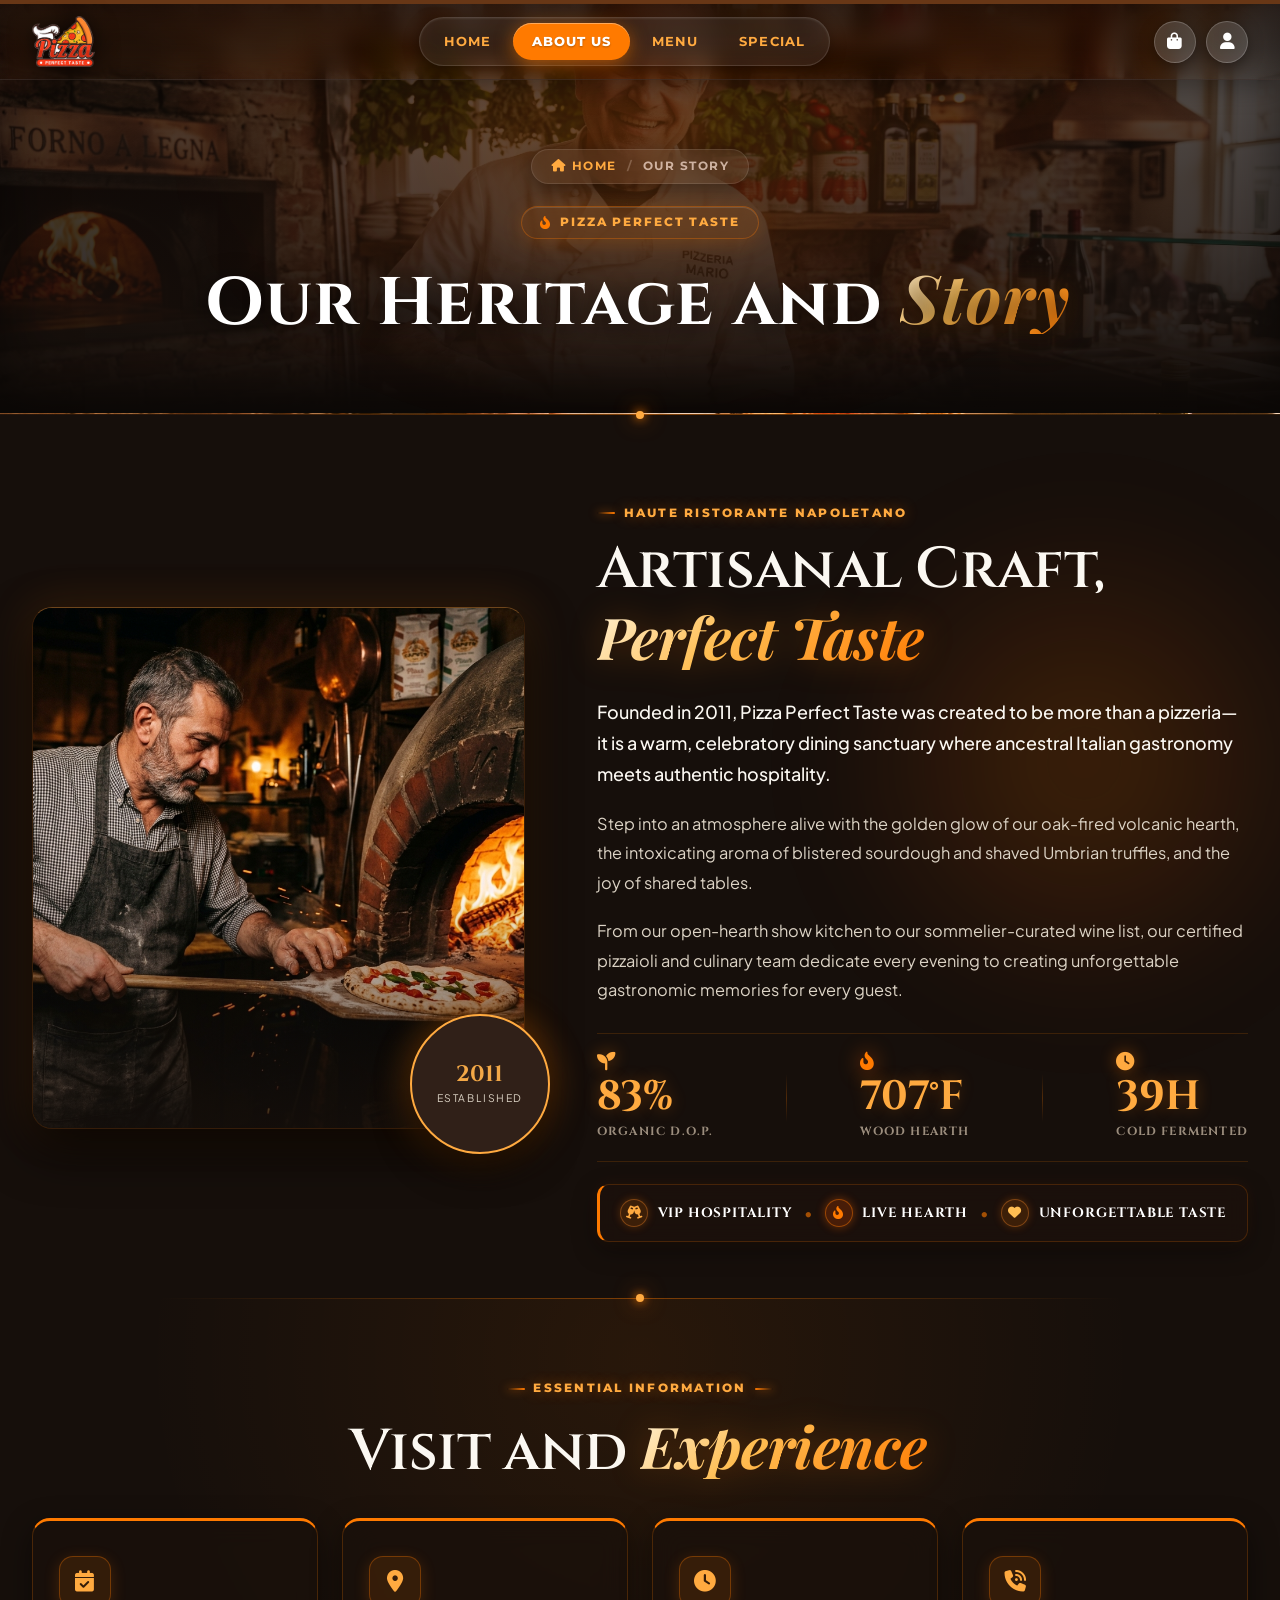
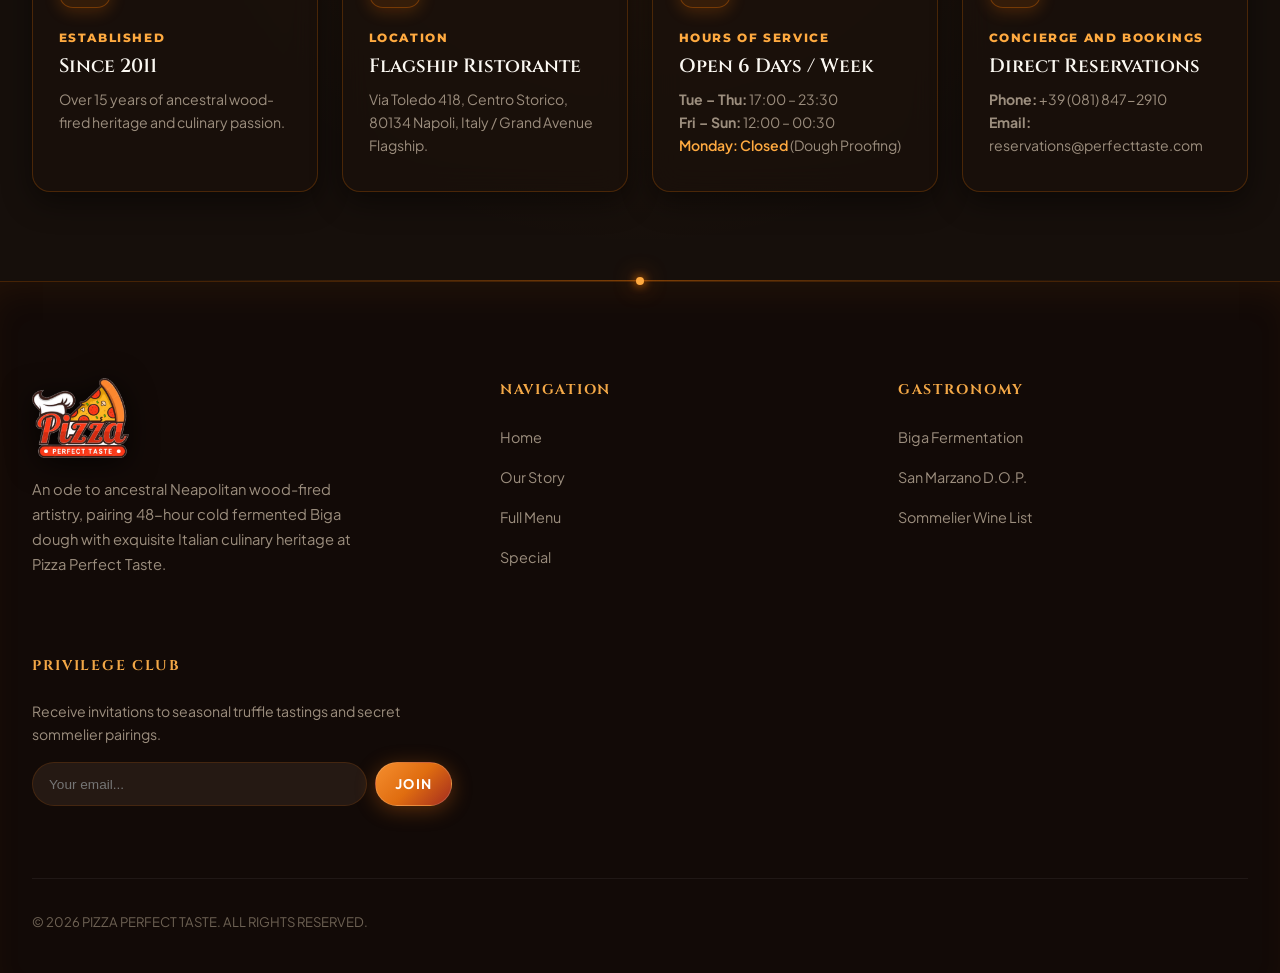
==== commit 4c046b35: "Update product page window title to Pizza Perfect Taste, set logo-perfect-taste favicon everywhere, " ====
--- a/about.html
+++ b/about.html
@@ -10,8 +10,8 @@
   <meta name="theme-color" content="#160f0b" />
 
   <!-- Favicon / Navigator Window Tab Logo -->
-  <link rel="icon" type="image/svg+xml" href="Assets/images/favicon.svg" />
   <link rel="icon" type="image/png" href="Assets/images/logo-perfect-taste.png" />
+  <link rel="shortcut icon" href="Assets/images/logo-perfect-taste.png" />
   <link rel="apple-touch-icon" href="Assets/images/logo-perfect-taste.png" />
 
   <!-- Preconnect Fonts -->
--- a/css/style.css
+++ b/css/style.css
@@ -880,77 +880,237 @@
   background: #ff5500;
 }
 
-/* Mobile Nav Drawer */
+/* Mobile Nav Overlay Backdrop */
+.mobile-nav-overlay {
+  position: fixed;
+  top: 0;
+  left: 0;
+  width: 100vw;
+  height: 100vh;
+  height: 100dvh;
+  background: rgba(8, 4, 2, 0.75);
+  backdrop-filter: blur(10px);
+  -webkit-backdrop-filter: blur(10px);
+  z-index: 1080;
+  opacity: 0;
+  pointer-events: none;
+  transition: opacity 0.35s ease;
+}
+
+.mobile-nav-overlay.active {
+  opacity: 1;
+  pointer-events: auto;
+}
+
+/* Luxury Mobile Nav Side Drawer */
 .mobile-nav-drawer {
   position: fixed;
   top: 0;
-  left: 0;
-  width: 100%;
+  right: 0;
+  left: auto;
+  width: min(360px, 86vw);
   height: 100vh;
-  background: radial-gradient(100% 100% at 50% 30%, rgba(32, 18, 11, 0.98) 0%, rgba(10, 6, 4, 0.99) 100%);
-  backdrop-filter: blur(28px);
-  -webkit-backdrop-filter: blur(28px);
-  z-index: 1050;
+  height: 100dvh;
+  background: radial-gradient(120% 80% at 80% 20%, rgba(32, 16, 10, 0.98) 0%, rgba(12, 6, 4, 0.99) 100%);
+  border-left: 1px solid rgba(255, 122, 0, 0.22);
+  backdrop-filter: blur(32px);
+  -webkit-backdrop-filter: blur(32px);
+  z-index: 1090;
   display: flex;
   flex-direction: column;
-  justify-content: center;
-  align-items: center;
-  gap: 2rem;
-  padding: 3rem 2rem;
-  transform: translateY(-100%);
-  transition: transform 0.5s var(--ease-cinematic);
+  justify-content: space-between;
+  padding: 0;
+  transform: translateX(105%);
+  transition: transform 0.4s cubic-bezier(0.16, 1, 0.3, 1), box-shadow 0.4s ease;
+  box-shadow: none;
+  overflow: hidden;
 }
 
 .mobile-nav-drawer.open {
-  transform: translateY(0);
+  transform: translateX(0);
+  box-shadow: -15px 0 50px rgba(0, 0, 0, 0.85), 0 0 35px rgba(255, 85, 0, 0.18);
+}
+
+/* Mobile Drawer Header */
+.mobile-drawer-header {
+  display: flex;
+  align-items: center;
+  justify-content: space-between;
+  padding: 1.25rem 1.4rem;
+  border-bottom: 1px solid rgba(255, 255, 255, 0.08);
+  background: rgba(255, 255, 255, 0.02);
+}
+
+.mobile-drawer-brand {
+  display: inline-flex;
+  align-items: center;
+  text-decoration: none;
 }
 
 .mobile-drawer-logo {
-  height: 72px;
+  height: 44px;
   width: auto;
   object-fit: contain;
-  margin-bottom: 0.5rem;
-  filter: drop-shadow(0 4px 18px rgba(0, 0, 0, 0.85)) drop-shadow(0 0 16px rgba(255, 122, 0, 0.4));
+  filter: drop-shadow(0 2px 10px rgba(255, 85, 0, 0.3));
+}
+
+/* Dedicated Mobile Drawer Close Button */
+.mobile-nav-close {
+  display: inline-flex;
+  align-items: center;
+  justify-content: center;
+  width: 42px;
+  height: 42px;
+  border-radius: 50%;
+  background: rgba(255, 255, 255, 0.06);
+  border: 1px solid rgba(255, 255, 255, 0.12);
+  color: #ffffff;
+  font-size: 1.2rem;
+  cursor: pointer;
+  transition: all 0.28s cubic-bezier(0.16, 1, 0.3, 1);
+  box-shadow: 0 4px 12px rgba(0, 0, 0, 0.3);
+}
+
+.mobile-nav-close:hover,
+.mobile-nav-close:focus-visible {
+  background: linear-gradient(135deg, #ff5500 0%, #d43500 100%);
+  border-color: #ff5500;
+  color: #ffffff;
+  transform: rotate(90deg) scale(1.08);
+  box-shadow: 0 0 20px rgba(255, 85, 0, 0.6);
+  outline: none;
+}
+
+.mobile-nav-close:active {
+  transform: rotate(90deg) scale(0.92);
+}
+
+/* Mobile Drawer Body & Nav Links */
+.mobile-drawer-body {
+  flex: 1;
+  overflow-y: auto;
+  padding: 1.25rem 1.15rem;
+  display: flex;
+  flex-direction: column;
+  -webkit-overflow-scrolling: touch;
 }
 
 .mobile-nav-links {
   display: flex;
   flex-direction: column;
-  align-items: center;
-  gap: 1.6rem;
+  gap: 0.65rem;
   width: 100%;
 }
 
 .mobile-nav-link {
+  display: flex;
+  align-items: center;
+  gap: 0.95rem;
+  padding: 0.85rem 1.1rem;
+  border-radius: 12px;
   font-family: 'Montserrat', var(--font-accent), sans-serif;
-  font-size: 2rem;
+  font-size: 1rem;
   font-weight: 700;
-  color: #ffaa40;
+  color: rgba(255, 255, 255, 0.85);
   text-transform: uppercase;
-  letter-spacing: 0.06em;
-  transition: all var(--transition-fast);
+  letter-spacing: 0.05em;
+  background: rgba(255, 255, 255, 0.03);
+  border: 1px solid rgba(255, 255, 255, 0.05);
+  transition: all 0.22s ease;
   text-decoration: none;
 }
 
+.mobile-nav-link i {
+  font-size: 1.1rem;
+  width: 22px;
+  text-align: center;
+  color: #ffaa40;
+  transition: transform 0.22s ease, color 0.22s ease;
+}
+
 .mobile-nav-link:hover {
-  color: #ffffff;
-  transform: scale(1.06);
-  text-shadow: 0 0 20px rgba(255, 122, 0, 0.6);
+  background: rgba(255, 85, 0, 0.14);
+  border-color: rgba(255, 85, 0, 0.4);
+  color: #ffffff;
+  transform: translateX(5px);
+}
+
+.mobile-nav-link:hover i {
+  color: #ff5500;
+  transform: scale(1.15);
 }
 
 .mobile-nav-link.active {
-  color: #ff5500 !important;
-  transform: scale(1.08);
-  text-shadow: 0 0 24px rgba(255, 85, 0, 0.75);
-}
-
-.mobile-drawer-actions {
+  background: linear-gradient(135deg, rgba(255, 85, 0, 0.28) 0%, rgba(200, 40, 0, 0.18) 100%);
+  border-color: rgba(255, 85, 0, 0.65);
+  color: #ffaa40 !important;
+  box-shadow: 0 4px 18px rgba(255, 85, 0, 0.22), inset 0 0 12px rgba(255, 85, 0, 0.12);
+}
+
+.mobile-nav-link.active i {
+  color: #ff5500;
+}
+
+/* Mobile Drawer Footer Actions */
+.mobile-drawer-footer {
+  padding: 1.1rem 1.15rem 1.4rem;
+  border-top: 1px solid rgba(255, 255, 255, 0.08);
+  display: flex;
+  flex-direction: column;
+  gap: 0.65rem;
+  background: rgba(10, 5, 3, 0.6);
+}
+
+.mobile-action-btn {
+  display: flex;
+  align-items: center;
+  justify-content: center;
+  gap: 0.6rem;
   width: 100%;
-  max-width: 320px;
-  display: flex;
-  flex-direction: column;
-  gap: 0.85rem;
-  margin-top: 1rem;
+  padding: 0.8rem 1rem;
+  border-radius: 11px;
+  font-family: 'Plus Jakarta Sans', sans-serif;
+  font-size: 0.9rem;
+  font-weight: 700;
+  cursor: pointer;
+  transition: all 0.22s ease;
+  text-decoration: none;
+}
+
+.mobile-cart-btn {
+  background: linear-gradient(135deg, #ff5500 0%, #d43500 100%);
+  color: #ffffff;
+  border: none;
+  box-shadow: 0 4px 15px rgba(255, 85, 0, 0.35);
+  position: relative;
+}
+
+.mobile-cart-btn:hover {
+  background: linear-gradient(135deg, #ff6b1a 0%, #e64000 100%);
+  transform: translateY(-2px);
+  box-shadow: 0 6px 20px rgba(255, 85, 0, 0.5);
+}
+
+.mobile-cart-badge {
+  background: #ffffff;
+  color: #d43500;
+  font-weight: 800;
+  font-size: 0.72rem;
+  padding: 0.15rem 0.5rem;
+  border-radius: 999px;
+  margin-left: 0.25rem;
+}
+
+.mobile-login-btn {
+  background: rgba(255, 255, 255, 0.05);
+  color: #ffffff;
+  border: 1px solid rgba(255, 255, 255, 0.12);
+}
+
+.mobile-login-btn:hover {
+  background: rgba(255, 255, 255, 0.12);
+  border-color: rgba(255, 170, 64, 0.5);
+  color: #ffaa40;
 }
 
 /* ==========================================================================
@@ -960,12 +1120,13 @@
   position: fixed;
   top: 0;
   left: 0;
-  width: 100%;
-  height: 100%;
-  background: rgba(5, 3, 2, 0.8);
+  width: 100vw;
+  height: 100vh;
+  height: 100dvh;
+  background: rgba(5, 3, 2, 0.82);
   backdrop-filter: blur(14px);
   -webkit-backdrop-filter: blur(14px);
-  z-index: 1200;
+  z-index: 1700;
   opacity: 0;
   pointer-events: none;
   transition: opacity var(--transition-normal);
@@ -980,19 +1141,22 @@
   position: fixed;
   top: 50%;
   left: 50%;
-  transform: translate(-50%, -46%) scale(0.94);
-  width: 90%;
-  max-width: 460px;
+  transform: translate(-50%, -46%) scale(0.95);
+  width: min(460px, calc(100vw - 28px));
+  max-height: calc(100vh - 32px);
+  max-height: calc(100dvh - 32px);
+  overflow-y: auto;
+  -webkit-overflow-scrolling: touch;
   background: radial-gradient(120% 120% at 50% 0%, rgba(35, 20, 14, 0.98) 0%, rgba(14, 8, 5, 0.99) 100%);
   border: 1px solid rgba(255, 122, 0, 0.28);
-  border-top: 1px solid rgba(255, 180, 80, 0.4);
-  border-radius: 20px;
-  padding: 2.2rem;
-  z-index: 1250;
+  border-top: 2px solid #ff7a00;
+  border-radius: 22px;
+  padding: clamp(1.4rem, 4.5vw, 2.2rem);
+  z-index: 1750;
   box-shadow: 0 20px 60px rgba(0, 0, 0, 0.85), 0 0 30px rgba(255, 100, 0, 0.15);
   opacity: 0;
   pointer-events: none;
-  transition: all 0.4s var(--ease-cinematic);
+  transition: all 0.38s var(--ease-cinematic);
 }
 
 .luxury-modal.open {
@@ -3635,153 +3799,327 @@
   }
 }
 
-/* Cart Drawer */
+/* ==========================================================================
+   CART SLIDE-OVER DRAWER (ORDERS SYSTEM)
+   ========================================================================== */
 .cart-drawer-overlay {
   position: fixed;
   top: 0;
   left: 0;
-  width: 100%;
-  height: 100%;
-  background: rgba(0, 0, 0, 0.75);
-  backdrop-filter: blur(8px);
+  width: 100vw;
+  height: 100vh;
+  height: 100dvh;
+  background: rgba(8, 4, 2, 0.75);
+  backdrop-filter: blur(10px);
+  -webkit-backdrop-filter: blur(10px);
   z-index: 1500;
   opacity: 0;
   visibility: hidden;
-  transition: all var(--transition-normal);
+  pointer-events: none;
+  transition: opacity var(--transition-normal), visibility var(--transition-normal);
 }
 
 .cart-drawer-overlay.active {
   opacity: 1;
   visibility: visible;
+  pointer-events: auto;
 }
 
 .cart-drawer {
   position: fixed;
   top: 0;
   right: 0;
-  width: 420px;
-  max-width: 90vw;
-  height: 100%;
-  background: var(--bg-surface-elevated);
+  width: min(420px, 92vw);
+  max-width: 100vw;
+  height: 100vh;
+  height: 100dvh;
+  background: radial-gradient(120% 80% at 80% 20%, rgba(32, 16, 10, 0.98) 0%, rgba(12, 6, 4, 0.99) 100%);
   border-left: 1px solid rgba(255, 122, 0, 0.25);
+  backdrop-filter: blur(32px);
+  -webkit-backdrop-filter: blur(32px);
   z-index: 1600;
   display: flex;
   flex-direction: column;
-  transform: translateX(100%);
-  transition: transform 0.45s var(--ease-cinematic);
-  box-shadow: -15px 0 40px rgba(0, 0, 0, 0.8), -5px 0 25px rgba(255, 122, 0, 0.15);
+  justify-content: space-between;
+  transform: translateX(105%);
+  transition: transform 0.4s cubic-bezier(0.16, 1, 0.3, 1), box-shadow 0.4s ease;
+  box-shadow: none;
+  overflow: hidden;
 }
 
 .cart-drawer.open {
   transform: translateX(0);
+  box-shadow: -15px 0 50px rgba(0, 0, 0, 0.85), 0 0 35px rgba(255, 85, 0, 0.18);
 }
 
 .cart-header {
-  padding: 1.8rem;
-  border-bottom: 1px solid var(--border-subtle);
+  padding: 1.25rem 1.4rem;
+  border-bottom: 1px solid rgba(255, 255, 255, 0.08);
   display: flex;
   justify-content: space-between;
   align-items: center;
+  background: rgba(255, 255, 255, 0.02);
 }
 
 .cart-header h3 {
-  font-family: var(--font-display);
-  font-size: 1.5rem;
-  color: var(--text-primary);
+  font-family: var(--font-heading);
+  font-size: 1.35rem;
+  font-weight: 700;
+  color: #ffffff;
+  display: flex;
+  align-items: center;
+  gap: 0.6rem;
+  letter-spacing: 0.03em;
 }
 
 .cart-close-btn {
-  color: var(--text-muted);
-  font-size: 1.4rem;
-  transition: color var(--transition-fast);
-}
-
-.cart-close-btn:hover {
-  color: var(--accent-gold);
+  display: inline-flex;
+  align-items: center;
+  justify-content: center;
+  width: 42px;
+  height: 42px;
+  border-radius: 50%;
+  background: rgba(255, 255, 255, 0.06);
+  border: 1px solid rgba(255, 255, 255, 0.12);
+  color: #ffffff;
+  font-size: 1.2rem;
+  cursor: pointer;
+  transition: all 0.28s cubic-bezier(0.16, 1, 0.3, 1);
+  box-shadow: 0 4px 12px rgba(0, 0, 0, 0.3);
+}
+
+.cart-close-btn:hover,
+.cart-close-btn:focus-visible {
+  background: linear-gradient(135deg, #ff5500 0%, #d43500 100%);
+  border-color: #ff5500;
+  color: #ffffff;
+  transform: rotate(90deg) scale(1.08);
+  box-shadow: 0 0 20px rgba(255, 85, 0, 0.6);
+  outline: none;
+}
+
+.cart-close-btn:active {
+  transform: rotate(90deg) scale(0.92);
 }
 
 .cart-items-body {
-  padding: 1.8rem;
+  padding: 1.25rem 1.2rem;
   flex-grow: 1;
   overflow-y: auto;
   display: flex;
   flex-direction: column;
-  gap: 1.2rem;
+  gap: 0.95rem;
+  -webkit-overflow-scrolling: touch;
 }
 
 .cart-empty-state {
   text-align: center;
   margin: auto;
   color: var(--text-muted);
-}
-
-.cart-empty-state svg {
-  width: 48px;
-  height: 48px;
-  color: var(--text-dim);
+  padding: 2rem 1rem;
+}
+
+.cart-empty-state svg,
+.cart-empty-state i {
+  color: #ff7a00;
   margin-bottom: 1rem;
+  opacity: 0.75;
 }
 
 .cart-item-row {
   display: flex;
-  gap: 1rem;
-  align-items: center;
-  padding-bottom: 1rem;
-  border-bottom: 1px solid rgba(255, 255, 255, 0.06);
+  gap: 0.9rem;
+  align-items: center;
+  padding: 0.85rem 1rem;
+  border-radius: 14px;
+  background: rgba(255, 255, 255, 0.03);
+  border: 1px solid rgba(255, 255, 255, 0.06);
+  transition: all 0.2s ease;
+}
+
+.cart-item-row:hover {
+  background: rgba(255, 85, 0, 0.06);
+  border-color: rgba(255, 85, 0, 0.25);
 }
 
 .cart-item-img {
-  width: 60px;
-  height: 60px;
-  border-radius: 10px;
+  width: 58px;
+  height: 58px;
+  border-radius: 12px;
   object-fit: cover;
+  flex-shrink: 0;
+  border: 1px solid rgba(255, 122, 0, 0.25);
 }
 
 .cart-item-info {
   flex-grow: 1;
+  min-width: 0;
+  display: flex;
+  flex-direction: column;
+  gap: 0.3rem;
 }
 
 .cart-item-info h5 {
-  font-family: var(--font-display);
-  font-size: 1.05rem;
-  color: var(--text-primary);
-}
-
-.cart-item-info span {
+  font-family: 'Montserrat', var(--font-accent), sans-serif;
+  font-size: 0.95rem;
+  font-weight: 700;
+  color: #ffffff;
+  margin: 0;
+  white-space: nowrap;
+  overflow: hidden;
+  text-overflow: ellipsis;
+}
+
+.cart-item-pricing-line {
+  display: flex;
+  align-items: center;
+  justify-content: space-between;
+  gap: 0.5rem;
+}
+
+.cart-item-unit-price {
+  font-size: 0.78rem;
+  color: rgba(255, 255, 255, 0.55);
+  font-weight: 500;
+}
+
+.cart-item-total-price {
+  font-family: 'Montserrat', var(--font-accent), sans-serif;
+  font-size: 0.95rem;
+  font-weight: 800;
+  color: #ffaa40;
+}
+
+.cart-item-bottom-row {
+  display: flex;
+  align-items: center;
+  justify-content: space-between;
+  gap: 0.6rem;
+  margin-top: 0.2rem;
+}
+
+.cart-item-qty-stepper {
+  display: inline-flex;
+  align-items: center;
+  gap: 0.35rem;
+  background: rgba(255, 255, 255, 0.05);
+  border: 1px solid rgba(255, 255, 255, 0.12);
+  border-radius: 9999px;
+  padding: 2px 5px;
+}
+
+.cart-qty-btn {
+  width: 24px;
+  height: 24px;
+  border-radius: 50%;
+  border: none;
+  background: rgba(255, 255, 255, 0.08);
+  color: #ffffff;
+  display: inline-flex;
+  align-items: center;
+  justify-content: center;
+  font-size: 0.65rem;
+  cursor: pointer;
+  transition: all 0.2s ease;
+}
+
+.cart-qty-btn:hover {
+  background: #ff5500;
+  color: #ffffff;
+  transform: scale(1.12);
+}
+
+.cart-qty-btn:active {
+  transform: scale(0.92);
+}
+
+.cart-qty-num {
+  font-family: 'Montserrat', var(--font-accent), sans-serif;
   font-size: 0.82rem;
-  color: var(--accent-gold);
+  font-weight: 800;
+  color: #ffffff;
+  min-width: 20px;
+  text-align: center;
+  user-select: none;
 }
 
 .cart-item-remove {
-  color: var(--text-dim);
+  display: inline-flex;
+  align-items: center;
+  justify-content: center;
+  width: 36px;
+  height: 36px;
+  border-radius: 10px;
+  background: rgba(255, 255, 255, 0.04);
+  border: 1px solid rgba(255, 255, 255, 0.08);
+  color: rgba(255, 255, 255, 0.5);
   font-size: 0.9rem;
-  transition: color var(--transition-fast);
+  cursor: pointer;
+  flex-shrink: 0;
+  transition: all 0.2s ease;
 }
 
 .cart-item-remove:hover {
-  color: #ff6b6b;
+  background: rgba(255, 70, 70, 0.2);
+  border-color: #ff4d4d;
+  color: #ff4d4d;
+  transform: scale(1.08);
 }
 
 .cart-footer {
-  padding: 1.8rem;
-  border-top: 1px solid var(--border-subtle);
-  background: var(--bg-surface);
+  padding: 1.25rem 1.25rem max(1.5rem, env(safe-area-inset-bottom));
+  border-top: 1px solid rgba(255, 255, 255, 0.08);
+  background: rgba(10, 5, 3, 0.7);
+  backdrop-filter: blur(10px);
 }
 
 .cart-total-row {
   display: flex;
   justify-content: space-between;
   align-items: center;
-  margin-bottom: 1.2rem;
-  font-size: 1.1rem;
-  font-weight: 600;
-  color: var(--text-primary);
+  margin-bottom: 1rem;
+  font-size: 1rem;
+  font-weight: 700;
+  color: rgba(255, 255, 255, 0.9);
+  text-transform: uppercase;
+  letter-spacing: 0.05em;
 }
 
 .cart-total-row span:last-child {
-  font-family: var(--font-heading);
-  font-size: 1.35rem;
-  color: var(--accent-gold);
+  font-family: 'Montserrat', var(--font-accent), sans-serif;
+  font-size: 1.45rem;
+  font-weight: 900;
+  color: #ffaa40;
+}
+
+#cart-checkout-btn {
+  width: 100%;
+  height: 52px;
+  border-radius: 12px;
+  background: linear-gradient(135deg, #ff6b00 0%, #ff3b00 100%);
+  border: none;
+  color: #ffffff;
+  font-family: 'Montserrat', var(--font-accent), sans-serif;
+  font-size: 0.95rem;
+  font-weight: 900;
+  letter-spacing: 0.1em;
+  text-transform: uppercase;
+  cursor: pointer;
+  box-shadow: 0 6px 24px rgba(255, 85, 0, 0.45);
+  transition: all 0.25s ease;
+  display: inline-flex;
+  align-items: center;
+  justify-content: center;
+  gap: 0.6rem;
+}
+
+#cart-checkout-btn:hover {
+  transform: translateY(-2px);
+  box-shadow: 0 10px 30px rgba(255, 85, 0, 0.65), 0 0 20px rgba(255, 122, 0, 0.4);
+}
+
+#cart-checkout-btn:active {
+  transform: translateY(0);
 }
 
 /* Floating Back-to-Top Button with Warm Orange Hearth Glow */
@@ -3874,7 +4212,7 @@
 /* About Us Page Hero with about_us_hero.jpeg */
 .about-page-hero,
 .menu-page-hero.about-page-hero {
-  background-image: 
+  background-image:
     linear-gradient(180deg, rgba(16, 9, 6, 0.68) 0%, rgba(22, 13, 9, 0.82) 55%, var(--bg-deep) 100%),
     radial-gradient(circle at 50% 30%, rgba(255, 110, 0, 0.18) 0%, transparent 65%),
     url('../Assets/images/about_us_hero.jpeg');
@@ -3886,7 +4224,7 @@
 /* Menu Page Hero with menu_hero.jpeg */
 .menu-page-hero-bg,
 .menu-page-hero.menu-page-hero-bg {
-  background-image: 
+  background-image:
     linear-gradient(180deg, rgba(16, 9, 6, 0.68) 0%, rgba(22, 13, 9, 0.82) 55%, var(--bg-deep) 100%),
     radial-gradient(circle at 50% 30%, rgba(255, 110, 0, 0.18) 0%, transparent 65%),
     url('../Assets/images/menu_hero.jpeg');
@@ -3900,7 +4238,7 @@
 .special-page-hero,
 .menu-page-hero.offers-page-hero,
 .menu-page-hero.special-page-hero {
-  background-image: 
+  background-image:
     linear-gradient(180deg, rgba(16, 9, 6, 0.68) 0%, rgba(22, 13, 9, 0.82) 55%, var(--bg-deep) 100%),
     radial-gradient(circle at 50% 30%, rgba(255, 110, 0, 0.18) 0%, transparent 65%),
     url('../Assets/images/special_hero.jpeg');
--- a/css/responsive.css
+++ b/css/responsive.css
@@ -511,10 +511,81 @@
     justify-content: center;
   }
 
-  /* Cart Drawer */
+  /* Orders / Cart Drawer Mobile Optimization */
   .cart-drawer {
-    width: 100%;
-    max-width: 100%;
+    width: 100vw;
+    max-width: 100vw;
+    border-left: none;
+  }
+
+  .cart-header {
+    padding: 1.1rem 1.15rem;
+  }
+
+  .cart-header h3 {
+    font-size: 1.2rem;
+  }
+
+  .cart-items-body {
+    padding: 1rem 1rem;
+    gap: 0.75rem;
+  }
+
+  .cart-item-row {
+    padding: 0.75rem 0.85rem;
+  }
+
+  .cart-item-img {
+    width: 52px;
+    height: 52px;
+  }
+
+  .cart-footer {
+    padding: 1.1rem 1.15rem max(1.4rem, env(safe-area-inset-bottom));
+  }
+
+  #cart-checkout-btn {
+    height: 50px;
+    font-size: 0.92rem;
+  }
+
+  /* VIP Member Login Modal Mobile Optimization */
+  .luxury-modal {
+    width: calc(100vw - 24px);
+    max-width: 440px;
+    max-height: calc(100vh - 28px);
+    max-height: calc(100dvh - 28px);
+    padding: 1.6rem 1.25rem;
+    border-radius: 18px;
+  }
+
+  .modal-close-btn {
+    top: 0.9rem;
+    right: 0.9rem;
+    width: 38px;
+    height: 38px;
+    font-size: 1rem;
+  }
+
+  .modal-title {
+    font-size: 1.5rem;
+  }
+
+  .modal-subtitle {
+    font-size: 0.82rem;
+    margin-bottom: 1.3rem;
+  }
+
+  .modal-input {
+    font-size: 16px; /* Prevents auto-zoom on mobile safari */
+    height: 46px;
+    min-height: 46px;
+  }
+
+  .btn-modal-submit {
+    height: 48px;
+    min-height: 48px;
+    font-size: 0.88rem;
   }
 
   /* Back to Top Floating Button */
@@ -527,8 +598,47 @@
   }
 }
 
-
-/* Extra Small Screens (320px - 380px) */
+/* Extra Small Mobile Devices (320px - 480px) */
+@media (max-width: 480px) {
+  .hero-center-cta-wrap {
+    bottom: clamp(1rem, 3.5vh, 1.8rem);
+    width: min(92%, 300px);
+    max-width: 300px;
+  }
+
+  .btn-poster-order {
+    width: 100%;
+    padding: 0.78rem 1.2rem;
+    font-size: 0.95rem;
+    gap: 0.6rem;
+  }
+
+  .btn-poster-arrow-circle {
+    width: 28px;
+    height: 28px;
+    font-size: 0.8rem;
+  }
+
+  .modal-options-row {
+    flex-direction: column;
+    align-items: flex-start;
+    gap: 0.6rem;
+  }
+
+  .modal-forgot-link {
+    font-size: 0.78rem;
+  }
+
+  .cart-item-info h5 {
+    font-size: 0.88rem;
+  }
+
+  .cart-item-info span {
+    font-size: 0.8rem;
+  }
+}
+
+/* Ultra Small Screens (320px - 380px) */
 @media (max-width: 380px) {
   .hero-title {
     font-size: 2.35rem;
@@ -544,18 +654,22 @@
   }
 
   .hero-center-cta-wrap {
-    bottom: 1.2rem;
-    width: min(92%, 280px);
+    bottom: 1rem;
+    width: min(94%, 280px);
   }
 
   .btn-poster-order {
     padding: 0.72rem 1rem;
-    font-size: 0.92rem;
-    gap: 0.55rem;
+    font-size: 0.9rem;
+    gap: 0.5rem;
   }
 
   .about-stats-grid {
     grid-template-columns: 1fr;
+  }
+
+  .luxury-modal {
+    padding: 1.4rem 1rem;
   }
 }
 
@@ -568,6 +682,16 @@
   .hero-center-cta-wrap {
     bottom: 1.2rem;
   }
+
+  .luxury-modal {
+    max-height: calc(100vh - 20px);
+    max-height: calc(100dvh - 20px);
+    padding: 1.2rem 1.1rem;
+  }
+
+  .modal-subtitle {
+    margin-bottom: 1rem;
+  }
 }
 
 @media (max-height: 560px) {
@@ -581,6 +705,12 @@
 
   .hero-center-cta-wrap {
     bottom: 0.8rem;
+  }
+
+  .btn-poster-order {
+    padding: 0.6rem 1.2rem;
+    min-height: 40px;
+    font-size: 0.88rem;
   }
 }
 
@@ -624,6 +754,7 @@
 
   .btn-product-add {
     width: 100%;
+    min-height: 50px;
   }
 
   .hero-floating-elements {
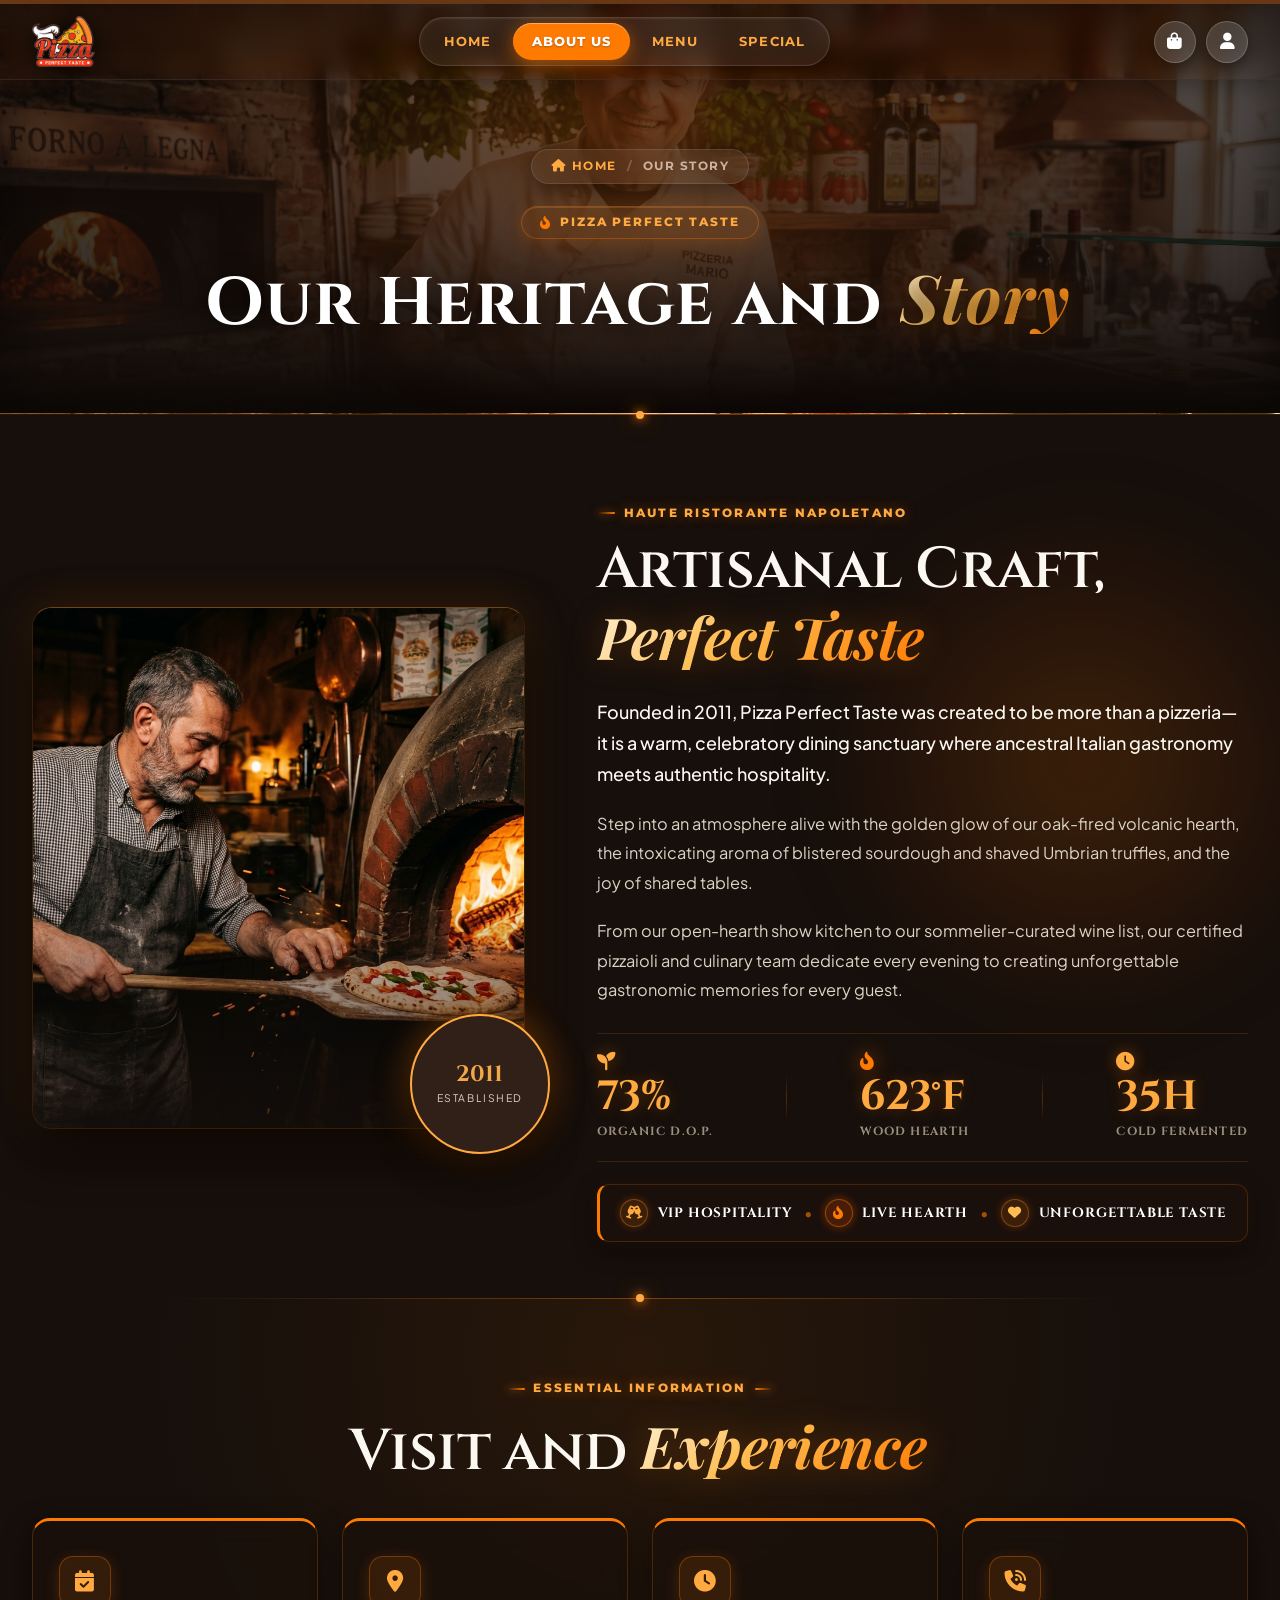
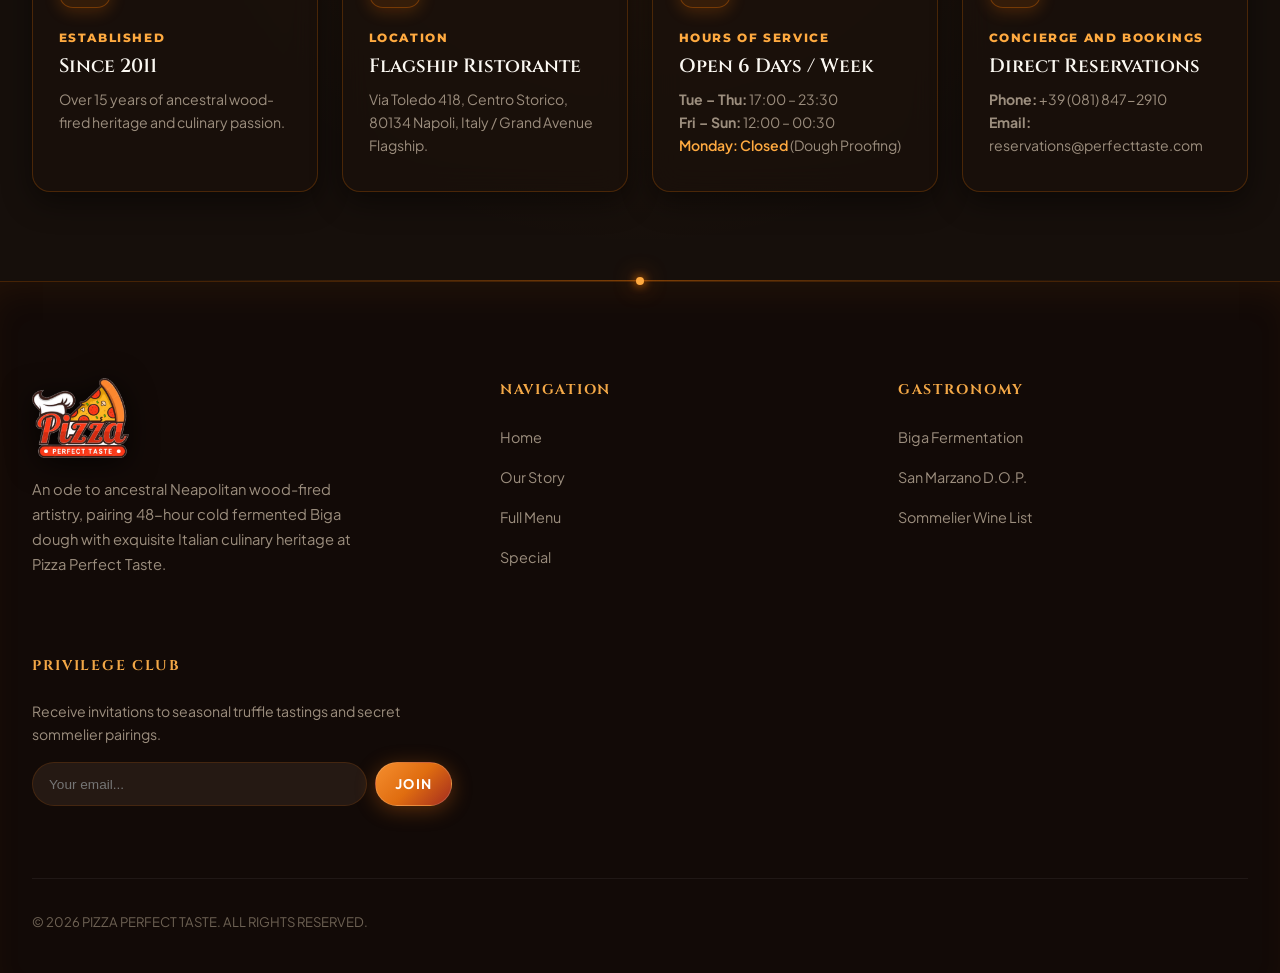
==== commit aedf0669: "Configure instant update cache headers in vercel.json and bust favicon cache" ====
--- a/about.html
+++ b/about.html
@@ -10,9 +10,9 @@
   <meta name="theme-color" content="#160f0b" />
 
   <!-- Favicon / Navigator Window Tab Logo -->
-  <link rel="icon" type="image/png" href="Assets/images/logo-perfect-taste.png" />
-  <link rel="shortcut icon" href="Assets/images/logo-perfect-taste.png" />
-  <link rel="apple-touch-icon" href="Assets/images/logo-perfect-taste.png" />
+  <link rel="icon" type="image/png" href="Assets/images/logo-perfect-taste.png?v=3" />
+  <link rel="shortcut icon" href="Assets/images/logo-perfect-taste.png?v=3" />
+  <link rel="apple-touch-icon" href="Assets/images/logo-perfect-taste.png?v=3" />
 
   <!-- Preconnect Fonts -->
   <link rel="preconnect" href="https://fonts.googleapis.com" />
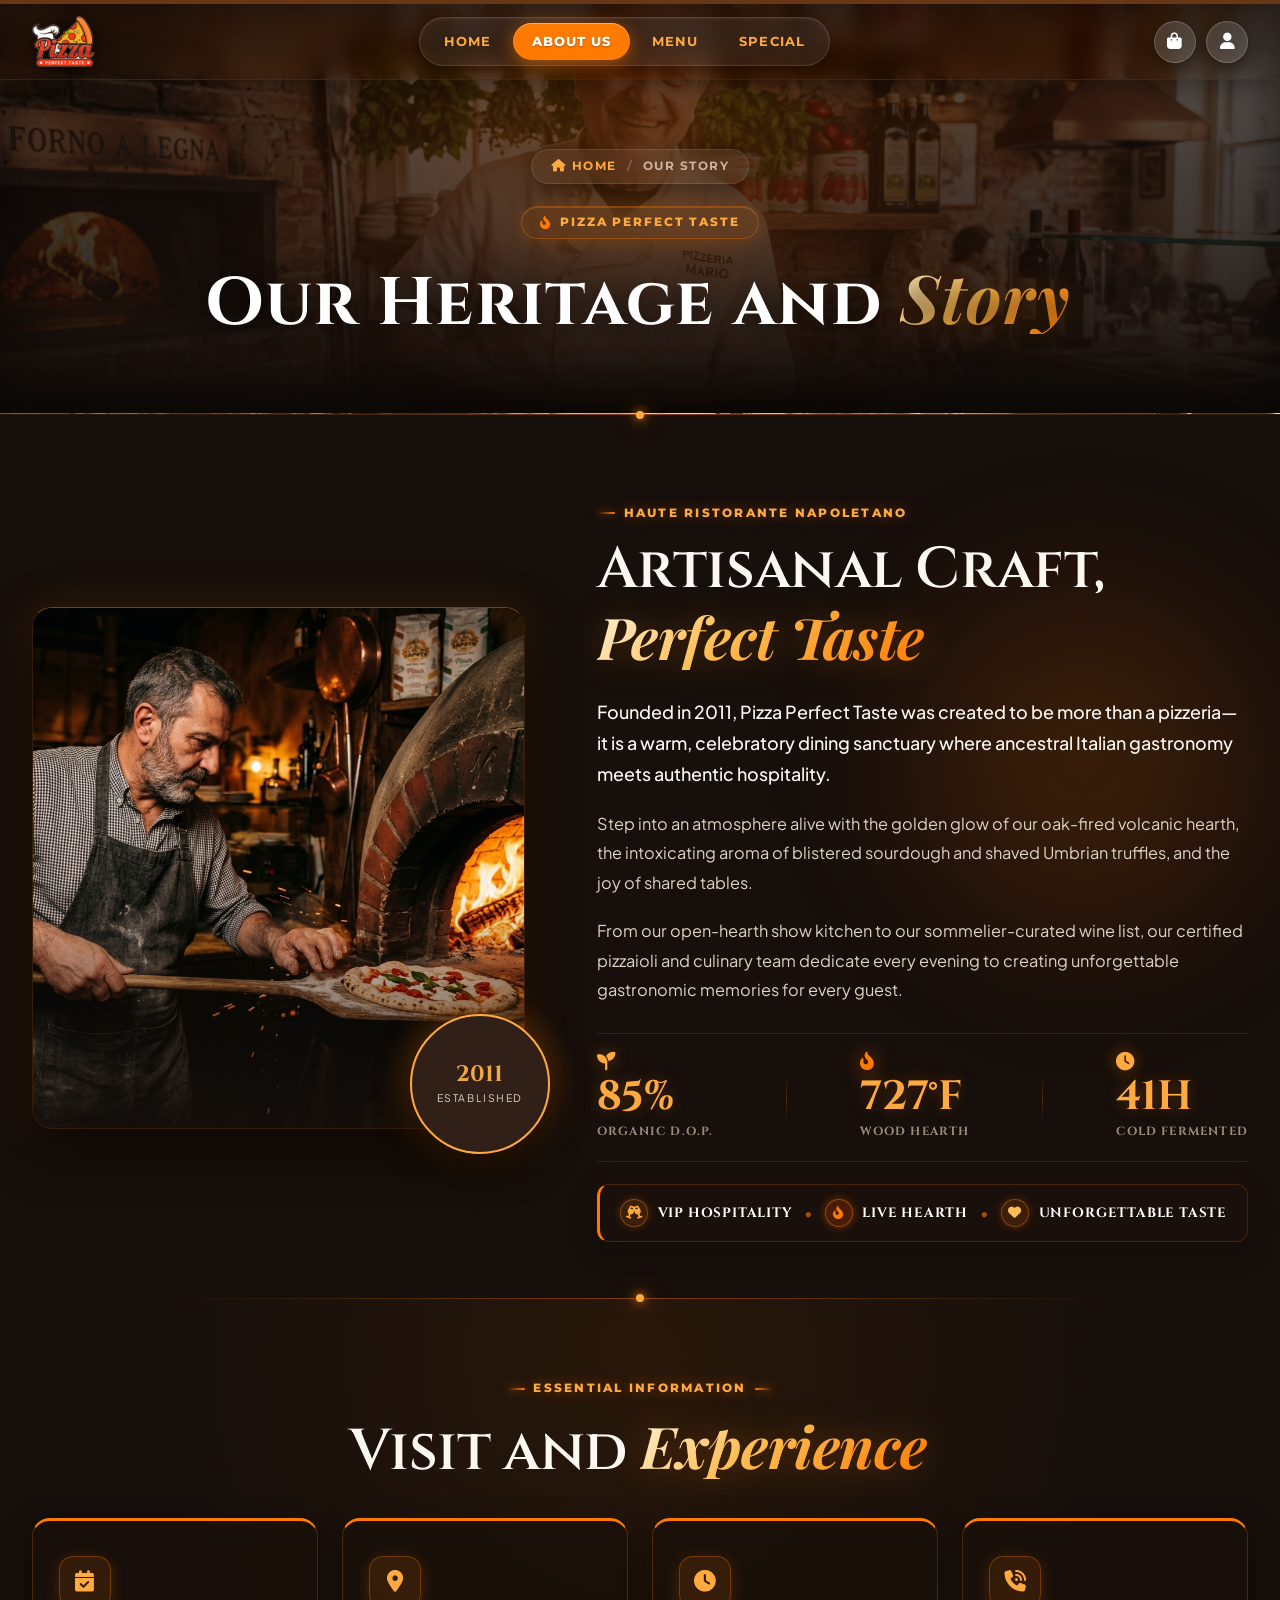
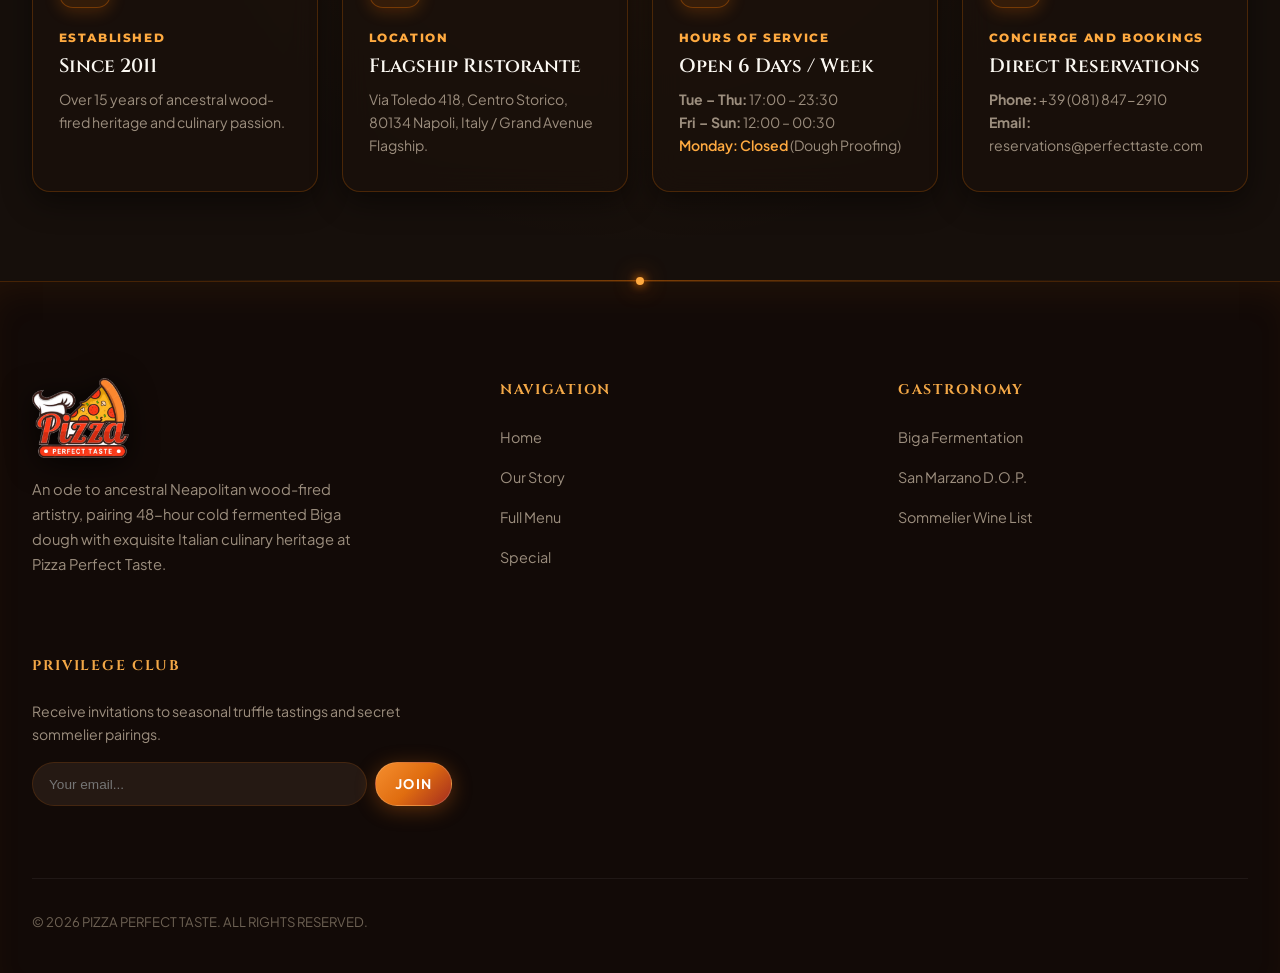
==== commit c2c63519: "Enhance cart quantity calculation with line-item pricing, offer tasting packages, delegated stepper " ====
--- a/about.html
+++ b/about.html
@@ -10,9 +10,9 @@
   <meta name="theme-color" content="#160f0b" />
 
   <!-- Favicon / Navigator Window Tab Logo -->
-  <link rel="icon" type="image/png" href="Assets/images/logo-perfect-taste.png?v=3" />
-  <link rel="shortcut icon" href="Assets/images/logo-perfect-taste.png?v=3" />
-  <link rel="apple-touch-icon" href="Assets/images/logo-perfect-taste.png?v=3" />
+  <link rel="icon" type="image/png" href="Assets/images/logo-perfect-taste.png?v=5" />
+  <link rel="shortcut icon" href="Assets/images/logo-perfect-taste.png?v=5" />
+  <link rel="apple-touch-icon" href="Assets/images/logo-perfect-taste.png?v=5" />
 
   <!-- Preconnect Fonts -->
   <link rel="preconnect" href="https://fonts.googleapis.com" />
@@ -26,9 +26,9 @@
     crossorigin="anonymous" referrerpolicy="no-referrer" />
 
   <!-- Stylesheets -->
-  <link rel="stylesheet" href="css/style.css" />
-  <link rel="stylesheet" href="css/animations.css" />
-  <link rel="stylesheet" href="css/responsive.css" />
+  <link rel="stylesheet" href="css/style.css?v=5" />
+  <link rel="stylesheet" href="css/animations.css?v=5" />
+  <link rel="stylesheet" href="css/responsive.css?v=5" />
 </head>
 
 <body>
@@ -362,12 +362,12 @@
   </div>
 
   <!-- Components & Scripts -->
-  <script src="js/components/navbar.js"></script>
-  <script src="js/components/hero.js"></script>
-  <script src="js/components.js"></script>
-  <script src="js/menu-data.js"></script>
-  <script src="js/animations.js"></script>
-  <script src="js/main.js"></script>
+  <script src="js/components/navbar.js?v=5"></script>
+  <script src="js/components/hero.js?v=5"></script>
+  <script src="js/components.js?v=5"></script>
+  <script src="js/menu-data.js?v=5"></script>
+  <script src="js/animations.js?v=5"></script>
+  <script src="js/main.js?v=5"></script>
 </body>
 
 </html>
